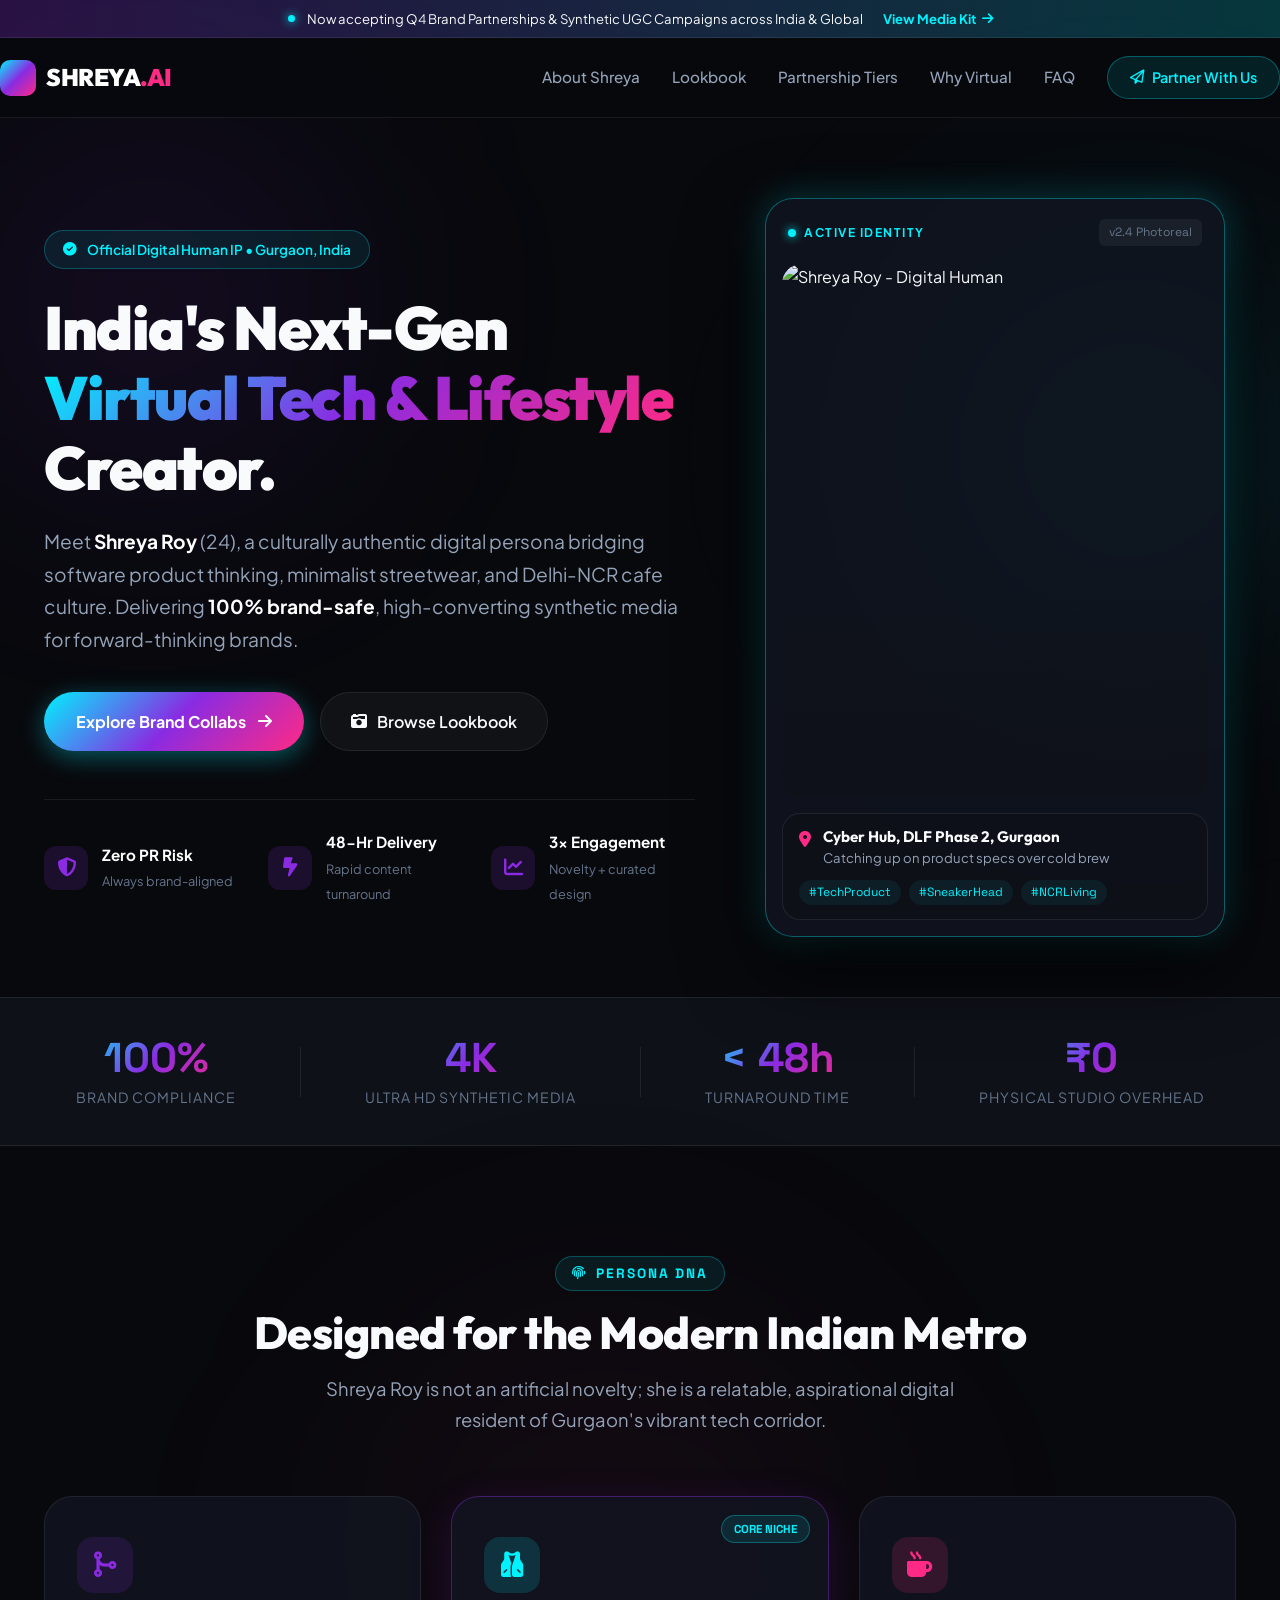
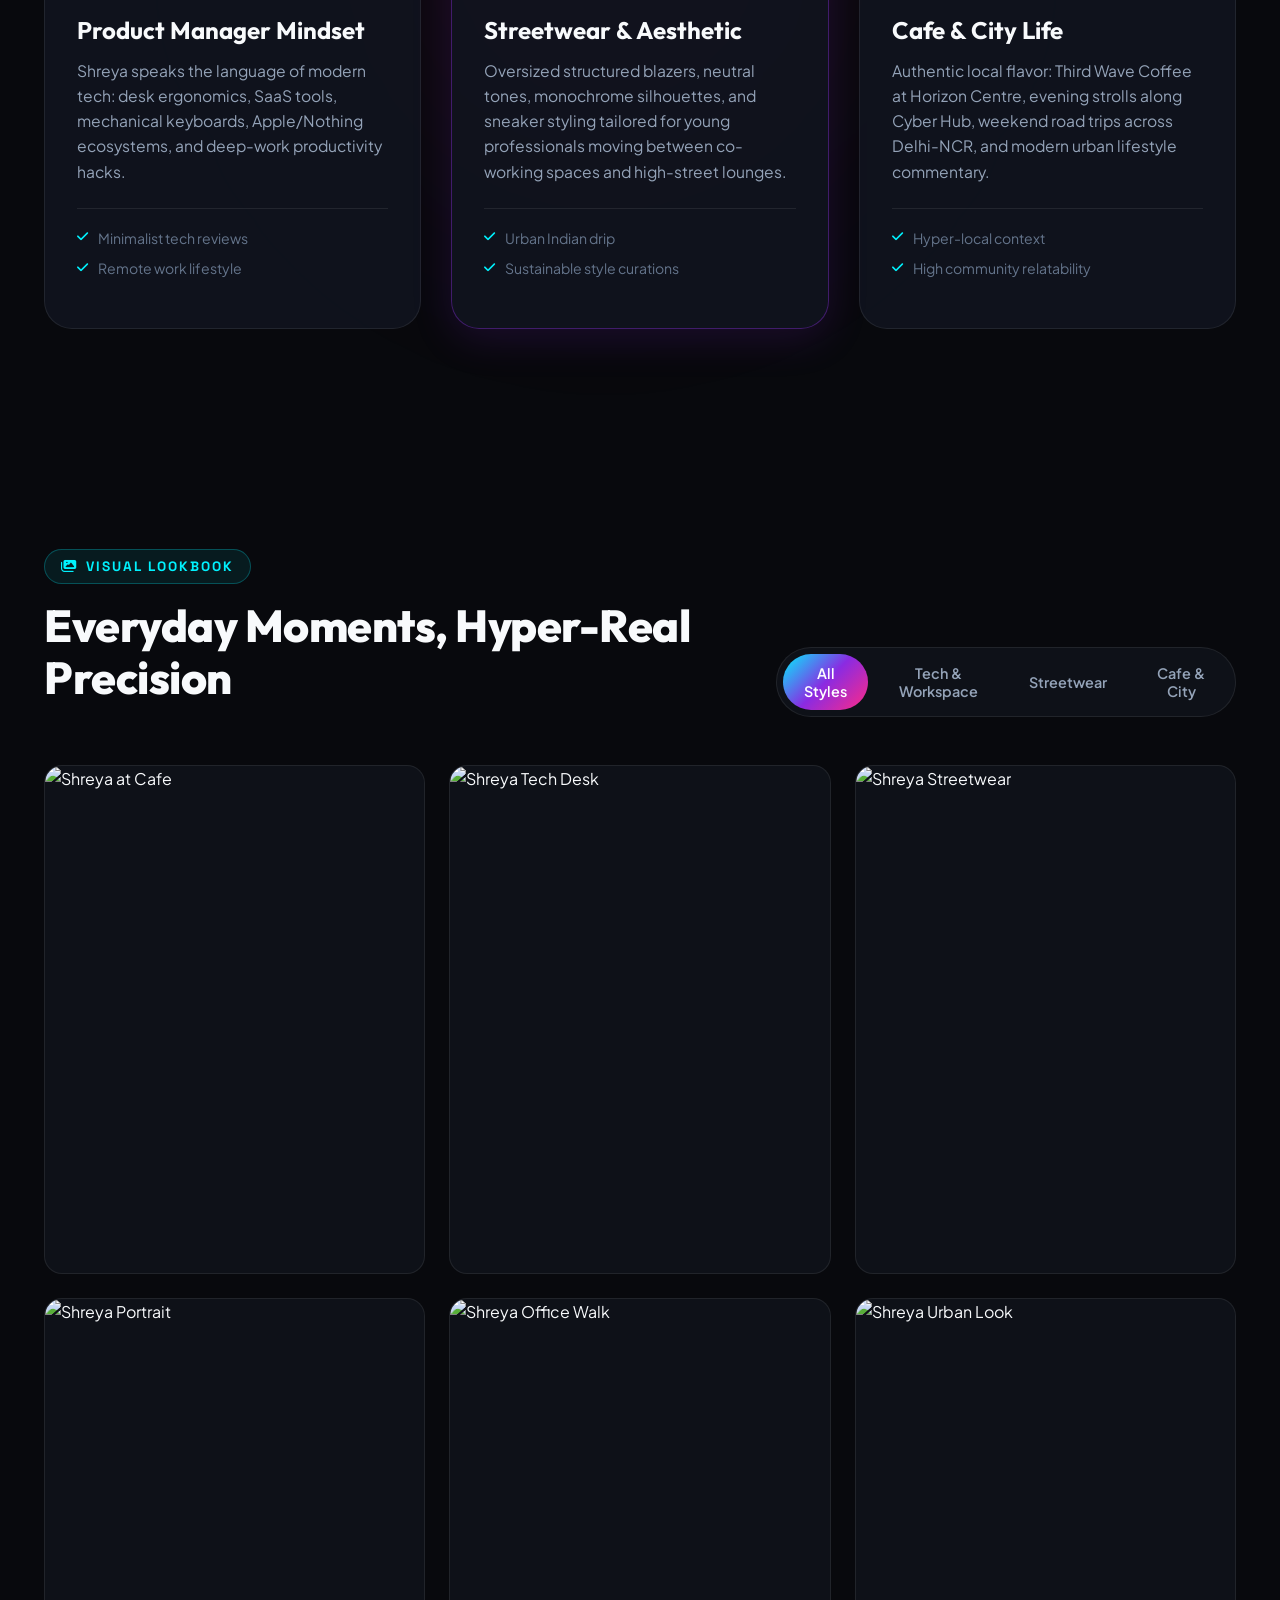
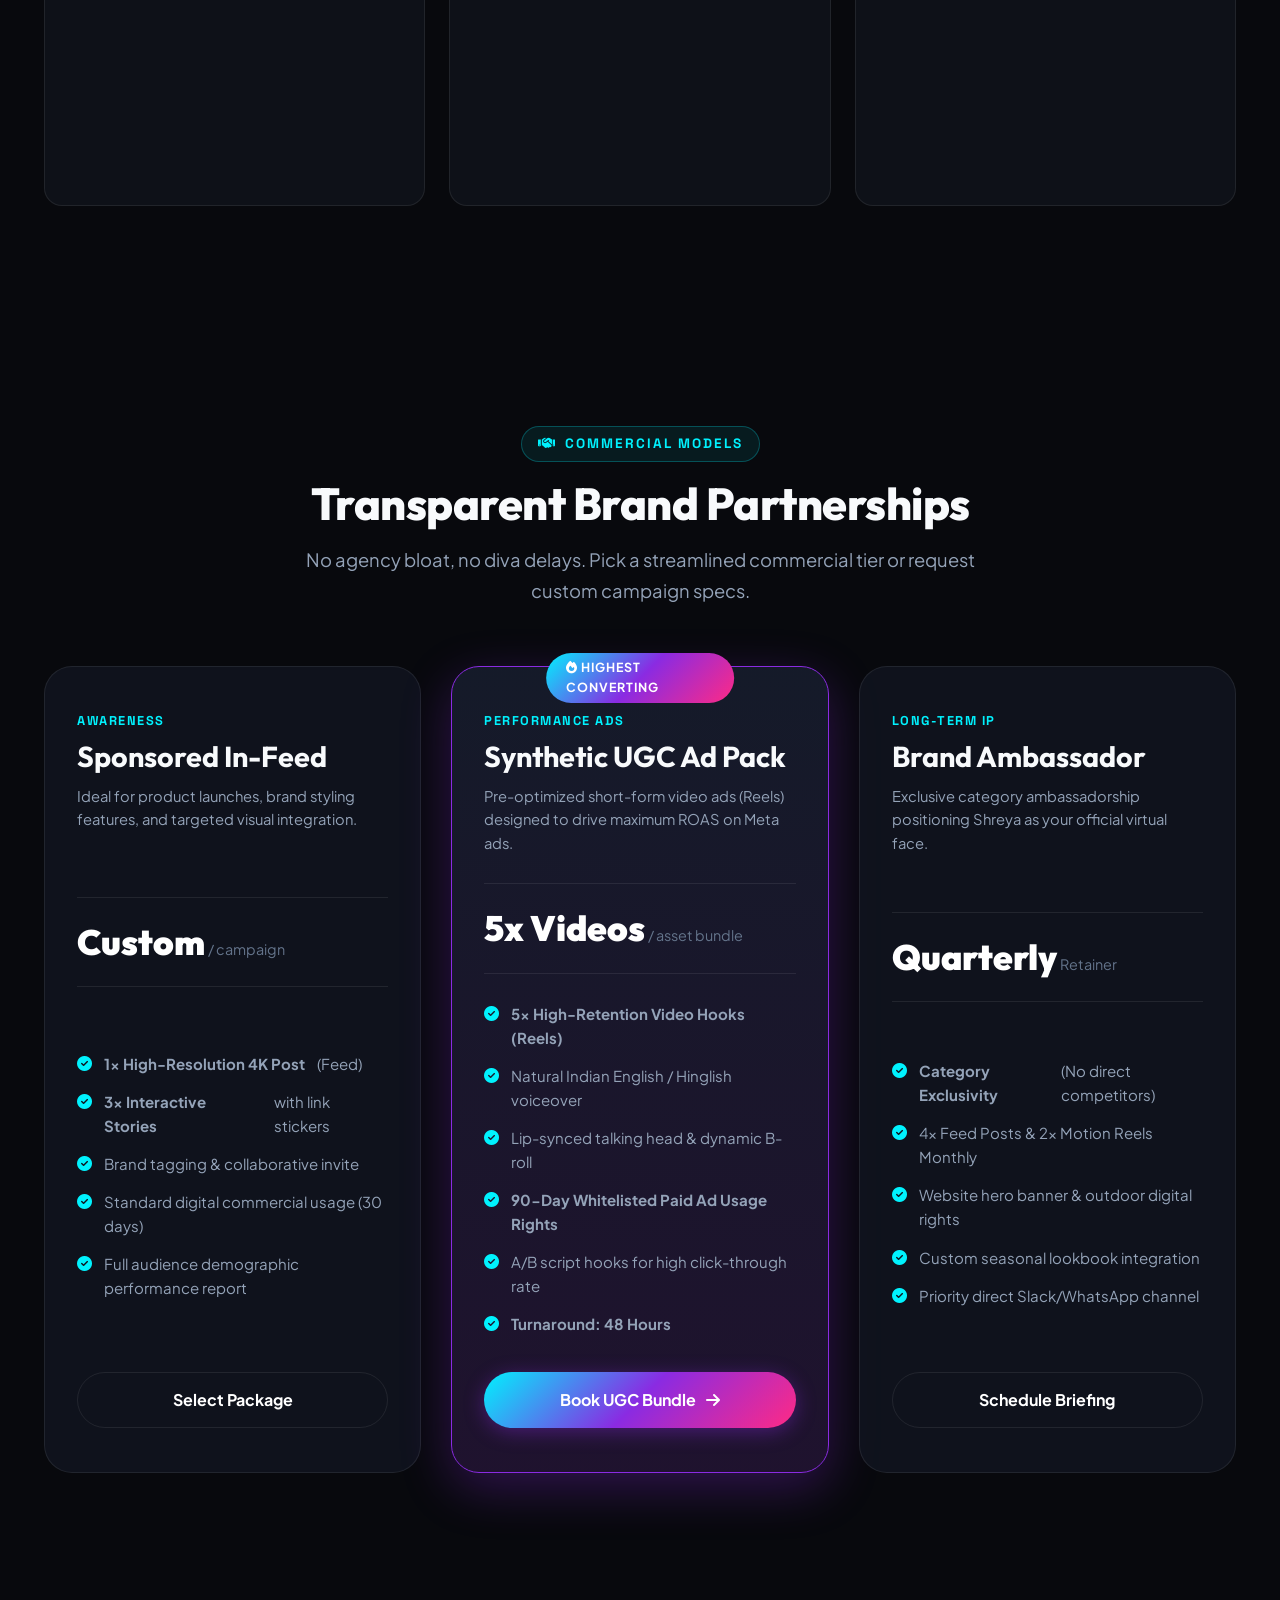
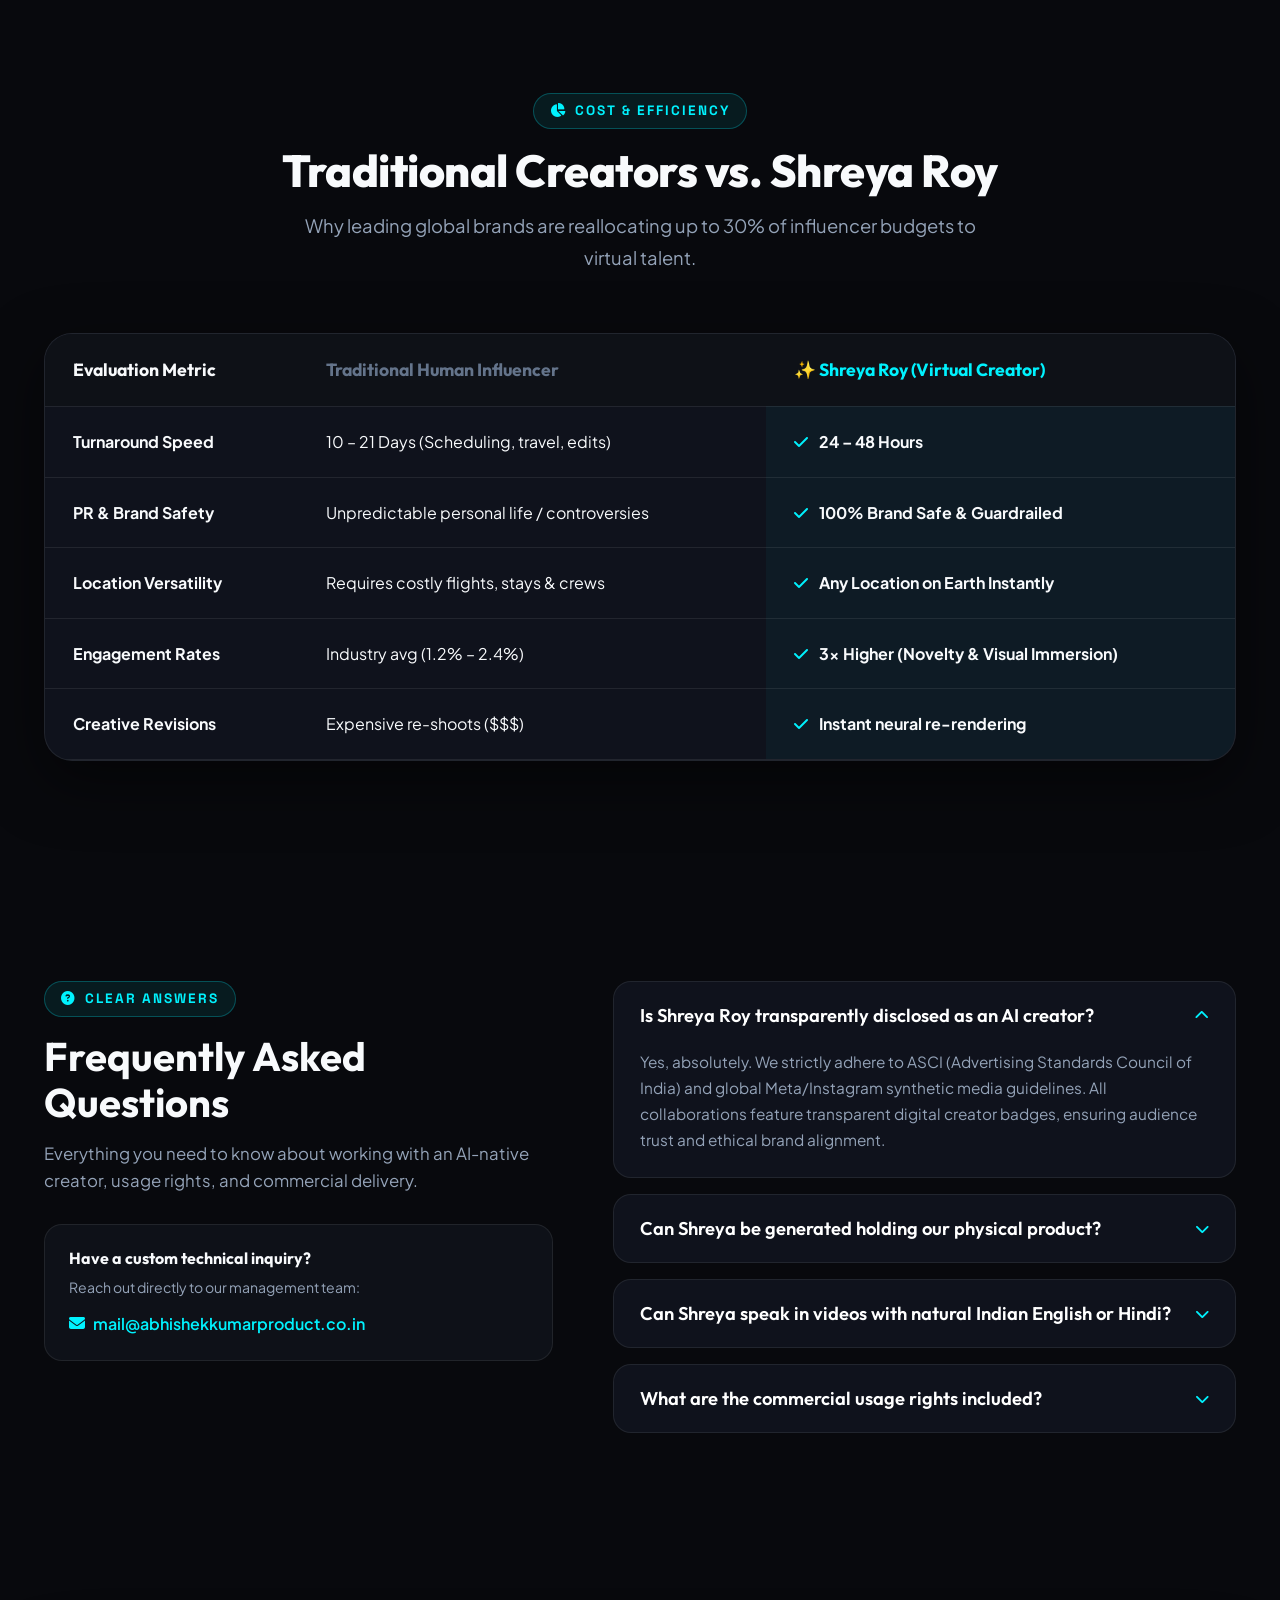
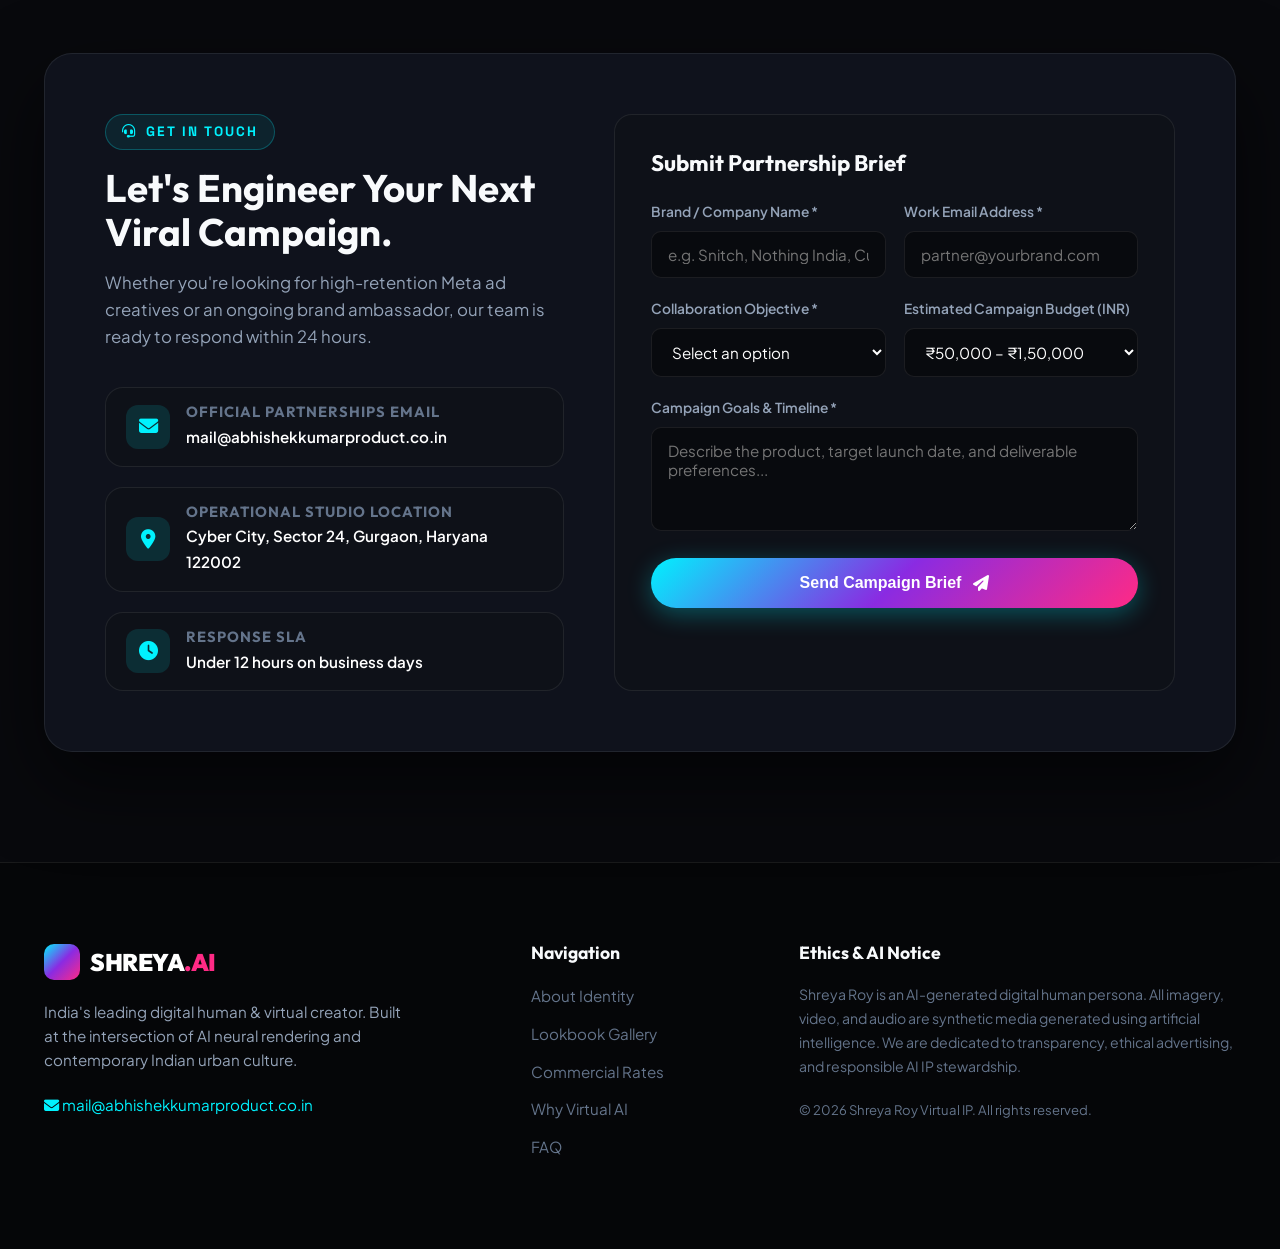
==== index.html @ 1779baaa "Revamp UI to Stitch standard, rebrand to Shreya Roy, connect mail@abhishekkumarproduct.co.in" ====
<!DOCTYPE html>
<html lang="en">
<head>
  <meta charset="UTF-8">
  <meta name="viewport" content="width=device-width, initial-scale=1.0">
  <title>Shreya Roy — India's Premier Virtual Tech & Lifestyle Creator</title>
  <meta name="description" content="Shreya Roy is India's leading AI-native digital human & virtual creator. Based in Cyber City, Gurgaon. Exploring urban tech, product design, aesthetics, and modern Indian lifestyle.">
  
  <!-- Favicon -->
  <link rel="icon" href="data:image/svg+xml,<svg xmlns=%22http://www.w3.org/2000/svg%22 viewBox=%220%22%3E<text y=%2226%22 font-size=%2224%22>✨</text></svg>">

  <!-- Google Fonts: Inter + Plus Jakarta Sans + Outfit -->
  <link rel="preconnect" href="https://fonts.googleapis.com">
  <link rel="preconnect" href="https://fonts.gstatic.com" crossorigin>
  <link href="https://fonts.googleapis.com/css2?family=Outfit:wght@400;500;600;700;800;900&family=Plus+Jakarta+Sans:wght@300;400;500;600;700&family=Space+Grotesk:wght@500;700&display=swap" rel="stylesheet">
  
  <!-- Font Awesome Icons -->
  <link rel="stylesheet" href="https://cdnjs.cloudflare.com/ajax/libs/font-awesome/6.5.1/css/all.min.css">
  
  <link rel="stylesheet" href="style.css">
</head>
<body>

  <!-- Ambient Light Effects -->
  <div class="ambient-glow glow-top-left"></div>
  <div class="ambient-glow glow-top-right"></div>
  <div class="ambient-glow glow-center"></div>

  <!-- Top Announcement Bar -->
  <aside class="top-banner">
    <div class="container banner-inner">
      <span class="pulse-chip"></span>
      <p>Now accepting Q4 Brand Partnerships & Synthetic UGC Campaigns across India & Global</p>
      <a href="#collaborate" class="banner-link">View Media Kit <i class="fa-solid fa-arrow-right"></i></a>
    </div>
  </aside>

  <!-- Navigation -->
  <header class="navbar" id="navbar">
    <div class="nav-container">
      <a href="#" class="brand-logo">
        <span class="logo-symbol">
          <i class="fa-solid fa-sparkles"></i>
        </span>
        <span class="logo-name">SHREYA<span class="accent-text">.AI</span></span>
      </a>

      <nav class="nav-links" id="navLinks">
        <a href="#about" class="nav-item">About Shreya</a>
        <a href="#lookbook" class="nav-item">Lookbook</a>
        <a href="#collaborate" class="nav-item">Partnership Tiers</a>
        <a href="#case-studies" class="nav-item">Why Virtual</a>
        <a href="#faq" class="nav-item">FAQ</a>
        <a href="#contact" class="btn-nav">
          <i class="fa-regular fa-paper-plane"></i>
          <span>Partner With Us</span>
        </a>
      </nav>

      <button class="mobile-toggle" id="mobileToggle" aria-label="Toggle Navigation">
        <i class="fa-solid fa-bars-staggered"></i>
      </button>
    </div>
  </header>

  <!-- Hero Section -->
  <section class="hero" id="home">
    <div class="container hero-layout">
      
      <!-- Hero Copy -->
      <div class="hero-left">
        <div class="chip-label">
          <i class="fa-solid fa-circle-check"></i>
          <span>Official Digital Human IP • Gurgaon, India</span>
        </div>

        <h1 class="hero-heading">
          India's Next-Gen <br>
          <span class="gradient-headline">Virtual Tech & Lifestyle</span> <br>
          Creator.
        </h1>

        <p class="hero-desc">
          Meet <strong>Shreya Roy</strong> (24), a culturally authentic digital persona bridging software product thinking, minimalist streetwear, and Delhi-NCR cafe culture. Delivering <strong>100% brand-safe</strong>, high-converting synthetic media for forward-thinking brands.
        </p>

        <div class="hero-cta-group">
          <a href="#collaborate" class="btn-primary">
            <span>Explore Brand Collabs</span>
            <i class="fa-solid fa-arrow-right"></i>
          </a>
          <a href="#lookbook" class="btn-secondary">
            <i class="fa-solid fa-camera-retro"></i>
            <span>Browse Lookbook</span>
          </a>
        </div>

        <!-- Trust Badges -->
        <div class="hero-meta-strip">
          <div class="meta-pillar">
            <div class="pillar-icon"><i class="fa-solid fa-shield-halved"></i></div>
            <div class="pillar-text">
              <strong>Zero PR Risk</strong>
              <span>Always brand-aligned</span>
            </div>
          </div>
          <div class="meta-pillar">
            <div class="pillar-icon"><i class="fa-solid fa-bolt-lightning"></i></div>
            <div class="pillar-text">
              <strong>48-Hr Delivery</strong>
              <span>Rapid content turnaround</span>
            </div>
          </div>
          <div class="meta-pillar">
            <div class="pillar-icon"><i class="fa-solid fa-chart-line"></i></div>
            <div class="pillar-text">
              <strong>3x Engagement</strong>
              <span>Novelty + curated design</span>
            </div>
          </div>
        </div>
      </div>

      <!-- Hero Visual Canvas -->
      <div class="hero-right">
        <div class="interactive-avatar-card">
          <div class="card-glass-frame">
            <div class="avatar-header">
              <span class="live-pill"><span class="dot"></span> ACTIVE IDENTITY</span>
              <span class="avatar-tag">v2.4 Photoreal</span>
            </div>
            
            <div class="avatar-image-container">
              <img src="https://images.unsplash.com/photo-1534528741775-53994a69daeb?auto=format&fit=crop&w=900&q=85" alt="Shreya Roy - Digital Human" class="avatar-portrait" id="mainAvatarImage">
              <div class="image-overlay-vignette"></div>
            </div>

            <div class="avatar-status-tray">
              <div class="status-pin">
                <i class="fa-solid fa-location-dot"></i>
                <div>
                  <h4>Cyber Hub, DLF Phase 2, Gurgaon</h4>
                  <p>Catching up on product specs over cold brew</p>
                </div>
              </div>
              <div class="status-tags">
                <span class="micro-badge">#TechProduct</span>
                <span class="micro-badge">#SneakerHead</span>
                <span class="micro-badge">#NCRLiving</span>
              </div>
            </div>
          </div>
        </div>
      </div>

    </div>
  </section>

  <!-- Interactive Stats Counter Bar -->
  <section class="stats-bar">
    <div class="container stats-flex">
      <div class="stat-item">
        <h3 class="stat-number">100%</h3>
        <p class="stat-label">Brand Compliance</p>
      </div>
      <div class="stat-divider"></div>
      <div class="stat-item">
        <h3 class="stat-number">4K</h3>
        <p class="stat-label">Ultra HD Synthetic Media</p>
      </div>
      <div class="stat-divider"></div>
      <div class="stat-item">
        <h3 class="stat-number">&lt; 48h</h3>
        <p class="stat-label">Turnaround Time</p>
      </div>
      <div class="stat-divider"></div>
      <div class="stat-item">
        <h3 class="stat-number">₹0</h3>
        <p class="stat-label">Physical Studio Overhead</p>
      </div>
    </div>
  </section>

  <!-- About / Identity Section -->
  <section class="section about-section" id="about">
    <div class="container">
      <div class="section-badge-center">
        <span class="section-tag"><i class="fa-solid fa-fingerprint"></i> Persona DNA</span>
        <h2 class="section-title">Designed for the Modern Indian Metro</h2>
        <p class="section-subtitle">Shreya Roy is not an artificial novelty; she is a relatable, aspirational digital resident of Gurgaon's vibrant tech corridor.</p>
      </div>

      <div class="grid-three">
        <div class="feature-card">
          <div class="icon-bubble purple-bubble">
            <i class="fa-solid fa-code-merge"></i>
          </div>
          <h3>Product Manager Mindset</h3>
          <p>Shreya speaks the language of modern tech: desk ergonomics, SaaS tools, mechanical keyboards, Apple/Nothing ecosystems, and deep-work productivity hacks.</p>
          <ul class="feature-bullets">
            <li><i class="fa-solid fa-check"></i> Minimalist tech reviews</li>
            <li><i class="fa-solid fa-check"></i> Remote work lifestyle</li>
          </ul>
        </div>

        <div class="feature-card featured-feature-card">
          <div class="card-ribbon">Core Niche</div>
          <div class="icon-bubble cyan-bubble">
            <i class="fa-solid fa-vest"></i>
          </div>
          <h3>Streetwear & Aesthetic</h3>
          <p>Oversized structured blazers, neutral tones, monochrome silhouettes, and sneaker styling tailored for young professionals moving between co-working spaces and high-street lounges.</p>
          <ul class="feature-bullets">
            <li><i class="fa-solid fa-check"></i> Urban Indian drip</li>
            <li><i class="fa-solid fa-check"></i> Sustainable style curations</li>
          </ul>
        </div>

        <div class="feature-card">
          <div class="icon-bubble pink-bubble">
            <i class="fa-solid fa-mug-hot"></i>
          </div>
          <h3>Cafe & City Life</h3>
          <p>Authentic local flavor: Third Wave Coffee at Horizon Centre, evening strolls along Cyber Hub, weekend road trips across Delhi-NCR, and modern urban lifestyle commentary.</p>
          <ul class="feature-bullets">
            <li><i class="fa-solid fa-check"></i> Hyper-local context</li>
            <li><i class="fa-solid fa-check"></i> High community relatability</li>
          </ul>
        </div>
      </div>
    </div>
  </section>

  <!-- Interactive Lookbook Gallery with Filter Tabs -->
  <section class="section lookbook-section" id="lookbook">
    <div class="container">
      <div class="section-header-row">
        <div>
          <span class="section-tag"><i class="fa-solid fa-images"></i> Visual Lookbook</span>
          <h2 class="section-title">Everyday Moments, Hyper-Real Precision</h2>
        </div>
        <!-- Filter Tabs -->
        <div class="filter-pills" id="lookbookFilters">
          <button class="filter-btn active" data-filter="all">All Styles</button>
          <button class="filter-btn" data-filter="tech">Tech & Workspace</button>
          <button class="filter-btn" data-filter="fashion">Streetwear</button>
          <button class="filter-btn" data-filter="lifestyle">Cafe & City</button>
        </div>
      </div>

      <div class="lookbook-masonry" id="galleryContainer">
        <!-- Item 1 -->
        <div class="gallery-card" data-category="lifestyle">
          <div class="card-media">
            <img src="https://images.unsplash.com/photo-1517841905240-472988babdf9?auto=format&fit=crop&w=800&q=80" alt="Shreya at Cafe" loading="lazy">
            <div class="overlay-glass">
              <span class="cat-badge">Cafe Culture</span>
              <h4>Third Wave Coffee • DLF Phase 5</h4>
              <p>Work sprints & cold brews.</p>
              <button class="btn-inspect" onclick="openPhotoModal(this)"><i class="fa-solid fa-expand"></i> Inspect Look</button>
            </div>
          </div>
        </div>

        <!-- Item 2 -->
        <div class="gallery-card" data-category="tech">
          <div class="card-media">
            <img src="https://images.unsplash.com/photo-1524504388940-b1c1722653e1?auto=format&fit=crop&w=800&q=80" alt="Shreya Tech Desk" loading="lazy">
            <div class="overlay-glass">
              <span class="cat-badge">Desk Setup</span>
              <h4>Cyber City Home Studio</h4>
              <p>Keychron mechanical keyboard & wireless workflow.</p>
              <button class="btn-inspect" onclick="openPhotoModal(this)"><i class="fa-solid fa-expand"></i> Inspect Look</button>
            </div>
          </div>
        </div>

        <!-- Item 3 -->
        <div class="gallery-card" data-category="fashion">
          <div class="card-media">
            <img src="https://images.unsplash.com/photo-1494790108377-be9c29b29330?auto=format&fit=crop&w=800&q=80" alt="Shreya Streetwear" loading="lazy">
            <div class="overlay-glass">
              <span class="cat-badge">Streetwear</span>
              <h4>Cyber Hub Golden Hour</h4>
              <p>Charcoal tailored oversized blazer with clean accessories.</p>
              <button class="btn-inspect" onclick="openPhotoModal(this)"><i class="fa-solid fa-expand"></i> Inspect Look</button>
            </div>
          </div>
        </div>

        <!-- Item 4 -->
        <div class="gallery-card" data-category="lifestyle">
          <div class="card-media">
            <img src="https://images.unsplash.com/photo-1529626455594-4ff0802cfb7e?auto=format&fit=crop&w=800&q=80" alt="Shreya Portrait" loading="lazy">
            <div class="overlay-glass">
              <span class="cat-badge">Aesthetic Studio</span>
              <h4>Lighting Experimentation v2.1</h4>
              <p>Natural bokeh and realistic skin fidelity.</p>
              <button class="btn-inspect" onclick="openPhotoModal(this)"><i class="fa-solid fa-expand"></i> Inspect Look</button>
            </div>
          </div>
        </div>

        <!-- Item 5 -->
        <div class="gallery-card" data-category="tech">
          <div class="card-media">
            <img src="https://images.unsplash.com/photo-1507679799987-c73779587ccf?auto=format&fit=crop&w=800&q=80" alt="Shreya Office Walk" loading="lazy">
            <div class="overlay-glass">
              <span class="cat-badge">Workspace</span>
              <h4>Executive Suite Sprint</h4>
              <p>Product roadmaps & sprint planning sessions.</p>
              <button class="btn-inspect" onclick="openPhotoModal(this)"><i class="fa-solid fa-expand"></i> Inspect Look</button>
            </div>
          </div>
        </div>

        <!-- Item 6 -->
        <div class="gallery-card" data-category="fashion">
          <div class="card-media">
            <img src="https://images.unsplash.com/photo-1488426862026-3ee34a7d66df?auto=format&fit=crop&w=800&q=80" alt="Shreya Urban Look" loading="lazy">
            <div class="overlay-glass">
              <span class="cat-badge">Fashion Drop</span>
              <h4>Minimalist Winter Layering</h4>
              <p>Curated capsule collection concept.</p>
              <button class="btn-inspect" onclick="openPhotoModal(this)"><i class="fa-solid fa-expand"></i> Inspect Look</button>
            </div>
          </div>
        </div>
      </div>
    </div>
  </section>

  <!-- Brand Collaboration Packages (Pricing / Engagement) -->
  <section class="section pricing-section" id="collaborate">
    <div class="container">
      <div class="section-badge-center">
        <span class="section-tag"><i class="fa-solid fa-handshake"></i> Commercial Models</span>
        <h2 class="section-title">Transparent Brand Partnerships</h2>
        <p class="section-subtitle">No agency bloat, no diva delays. Pick a streamlined commercial tier or request custom campaign specs.</p>
      </div>

      <div class="pricing-grid">
        
        <!-- Package 1 -->
        <div class="tier-card">
          <div class="tier-header">
            <span class="tier-tag">Awareness</span>
            <h3>Sponsored In-Feed</h3>
            <p class="tier-summary">Ideal for product launches, brand styling features, and targeted visual integration.</p>
          </div>
          <div class="tier-price">
            <span class="currency">Custom</span>
            <span class="period">/ campaign</span>
          </div>
          <div class="tier-body">
            <ul class="check-list">
              <li><i class="fa-solid fa-circle-check"></i> <strong>1x High-Resolution 4K Post</strong> (Feed)</li>
              <li><i class="fa-solid fa-circle-check"></i> <strong>3x Interactive Stories</strong> with link stickers</li>
              <li><i class="fa-solid fa-circle-check"></i> Brand tagging & collaborative invite</li>
              <li><i class="fa-solid fa-circle-check"></i> Standard digital commercial usage (30 days)</li>
              <li><i class="fa-solid fa-circle-check"></i> Full audience demographic performance report</li>
            </ul>
          </div>
          <div class="tier-footer">
            <a href="#contact" class="btn-tier-outline" onclick="selectTier('Sponsored In-Feed')">Select Package</a>
          </div>
        </div>

        <!-- Package 2 (Featured) -->
        <div class="tier-card featured-tier">
          <div class="featured-banner"><i class="fa-solid fa-fire"></i> Highest Converting</div>
          <div class="tier-header">
            <span class="tier-tag">Performance Ads</span>
            <h3>Synthetic UGC Ad Pack</h3>
            <p class="tier-summary">Pre-optimized short-form video ads (Reels) designed to drive maximum ROAS on Meta ads.</p>
          </div>
          <div class="tier-price">
            <span class="currency">5x Videos</span>
            <span class="period">/ asset bundle</span>
          </div>
          <div class="tier-body">
            <ul class="check-list">
              <li><i class="fa-solid fa-circle-check"></i> <strong>5x High-Retention Video Hooks (Reels)</strong></li>
              <li><i class="fa-solid fa-circle-check"></i> Natural Indian English / Hinglish voiceover</li>
              <li><i class="fa-solid fa-circle-check"></i> Lip-synced talking head & dynamic B-roll</li>
              <li><i class="fa-solid fa-circle-check"></i> <strong>90-Day Whitelisted Paid Ad Usage Rights</strong></li>
              <li><i class="fa-solid fa-circle-check"></i> A/B script hooks for high click-through rate</li>
              <li><i class="fa-solid fa-circle-check"></i> <strong>Turnaround: 48 Hours</strong></li>
            </ul>
          </div>
          <div class="tier-footer">
            <a href="#contact" class="btn-tier-gradient" onclick="selectTier('Synthetic UGC Ad Pack')">
              <span>Book UGC Bundle</span>
              <i class="fa-solid fa-arrow-right"></i>
            </a>
          </div>
        </div>

        <!-- Package 3 -->
        <div class="tier-card">
          <div class="tier-header">
            <span class="tier-tag">Long-Term IP</span>
            <h3>Brand Ambassador</h3>
            <p class="tier-summary">Exclusive category ambassadorship positioning Shreya as your official virtual face.</p>
          </div>
          <div class="tier-price">
            <span class="currency">Quarterly</span>
            <span class="period">Retainer</span>
          </div>
          <div class="tier-body">
            <ul class="check-list">
              <li><i class="fa-solid fa-circle-check"></i> <strong>Category Exclusivity</strong> (No direct competitors)</li>
              <li><i class="fa-solid fa-circle-check"></i> 4x Feed Posts & 2x Motion Reels Monthly</li>
              <li><i class="fa-solid fa-circle-check"></i> Website hero banner & outdoor digital rights</li>
              <li><i class="fa-solid fa-circle-check"></i> Custom seasonal lookbook integration</li>
              <li><i class="fa-solid fa-circle-check"></i> Priority direct Slack/WhatsApp channel</li>
            </ul>
          </div>
          <div class="tier-footer">
            <a href="#contact" class="btn-tier-outline" onclick="selectTier('Brand Ambassador Retainer')">Schedule Briefing</a>
          </div>
        </div>

      </div>
    </div>
  </section>

  <!-- Interactive ROAS / Comparison Calculator -->
  <section class="section comparison-section" id="case-studies">
    <div class="container">
      <div class="section-badge-center">
        <span class="section-tag"><i class="fa-solid fa-chart-pie"></i> Cost & Efficiency</span>
        <h2 class="section-title">Traditional Creators vs. Shreya Roy</h2>
        <p class="section-subtitle">Why leading global brands are reallocating up to 30% of influencer budgets to virtual talent.</p>
      </div>

      <div class="comparison-table-wrapper">
        <table class="comparison-table">
          <thead>
            <tr>
              <th>Evaluation Metric</th>
              <th class="col-traditional">Traditional Human Influencer</th>
              <th class="col-shreya">✨ Shreya Roy (Virtual Creator)</th>
            </tr>
          </thead>
          <tbody>
            <tr>
              <td><strong>Turnaround Speed</strong></td>
              <td>10 – 21 Days (Scheduling, travel, edits)</td>
              <td class="winner-cell"><i class="fa-solid fa-check"></i> <strong>24 – 48 Hours</strong></td>
            </tr>
            <tr>
              <td><strong>PR & Brand Safety</strong></td>
              <td>Unpredictable personal life / controversies</td>
              <td class="winner-cell"><i class="fa-solid fa-check"></i> <strong>100% Brand Safe & Guardrailed</strong></td>
            </tr>
            <tr>
              <td><strong>Location Versatility</strong></td>
              <td>Requires costly flights, stays & crews</td>
              <td class="winner-cell"><i class="fa-solid fa-check"></i> <strong>Any Location on Earth Instantly</strong></td>
            </tr>
            <tr>
              <td><strong>Engagement Rates</strong></td>
              <td>Industry avg (1.2% – 2.4%)</td>
              <td class="winner-cell"><i class="fa-solid fa-check"></i> <strong>3x Higher (Novelty & Visual Immersion)</strong></td>
            </tr>
            <tr>
              <td><strong>Creative Revisions</strong></td>
              <td>Expensive re-shoots ($$$)</td>
              <td class="winner-cell"><i class="fa-solid fa-check"></i> <strong>Instant neural re-rendering</strong></td>
            </tr>
          </tbody>
        </table>
      </div>
    </div>
  </section>

  <!-- FAQ Accordion -->
  <section class="section faq-section" id="faq">
    <div class="container faq-layout">
      <div class="faq-intro">
        <span class="section-tag"><i class="fa-solid fa-circle-question"></i> Clear Answers</span>
        <h2>Frequently Asked Questions</h2>
        <p>Everything you need to know about working with an AI-native creator, usage rights, and commercial delivery.</p>
        <div class="help-box">
          <h4>Have a custom technical inquiry?</h4>
          <p>Reach out directly to our management team:</p>
          <a href="mailto:mail@abhishekkumarproduct.co.in" class="email-link">
            <i class="fa-solid fa-envelope"></i> mail@abhishekkumarproduct.co.in
          </a>
        </div>
      </div>

      <div class="faq-accordion" id="accordion">
        <div class="faq-item active">
          <button class="faq-question">
            <span>Is Shreya Roy transparently disclosed as an AI creator?</span>
            <i class="fa-solid fa-chevron-down"></i>
          </button>
          <div class="faq-answer">
            <p>Yes, absolutely. We strictly adhere to ASCI (Advertising Standards Council of India) and global Meta/Instagram synthetic media guidelines. All collaborations feature transparent digital creator badges, ensuring audience trust and ethical brand alignment.</p>
          </div>
        </div>

        <div class="faq-item">
          <button class="faq-question">
            <span>Can Shreya be generated holding our physical product?</span>
            <i class="fa-solid fa-chevron-down"></i>
          </button>
          <div class="faq-answer">
            <p>Yes. Using our proprietary face and asset conditioning pipelines, brands can send high-resolution 3D models or product photography. We integrate physical merchandise (apparel, packaging, cosmetics, smartphones) seamlessly into Shreya's hands or styling.</p>
          </div>
        </div>

        <div class="faq-item">
          <button class="faq-question">
            <span>Can Shreya speak in videos with natural Indian English or Hindi?</span>
            <i class="fa-solid fa-chevron-down"></i>
          </button>
          <div class="faq-answer">
            <p>Yes. Our motion Reels package uses advanced neural audio cloning tuned for authentic Indian English and urban Hinglish accents, complete with natural pacing, sub-second lip synchronization, and micro-expressions.</p>
          </div>
        </div>

        <div class="faq-item">
          <button class="faq-question">
            <span>What are the commercial usage rights included?</span>
            <i class="fa-solid fa-chevron-down"></i>
          </button>
          <div class="faq-answer">
            <p>Standard packages include organic digital usage across brand social channels. For paid performance ads (Meta/Google), our Synthetic UGC bundles come with 90-day whitelisting rights included. Perpetual or billboard rights are available on request.</p>
          </div>
        </div>
      </div>
    </div>
  </section>

  <!-- Contact & Collaboration Form -->
  <section class="section contact-section" id="contact">
    <div class="container">
      <div class="contact-box-grid">
        
        <!-- Contact Meta -->
        <div class="contact-details-panel">
          <span class="section-tag"><i class="fa-solid fa-headset"></i> Get In Touch</span>
          <h2>Let's Engineer Your Next Viral Campaign.</h2>
          <p>Whether you're looking for high-retention Meta ad creatives or an ongoing brand ambassador, our team is ready to respond within 24 hours.</p>

          <div class="contact-items-list">
            <a href="mailto:mail@abhishekkumarproduct.co.in" class="contact-card-link">
              <div class="c-icon"><i class="fa-solid fa-envelope"></i></div>
              <div>
                <h5>Official Partnerships Email</h5>
                <span>mail@abhishekkumarproduct.co.in</span>
              </div>
            </a>

            <div class="contact-card-link">
              <div class="c-icon"><i class="fa-solid fa-location-dot"></i></div>
              <div>
                <h5>Operational Studio Location</h5>
                <span>Cyber City, Sector 24, Gurgaon, Haryana 122002</span>
              </div>
            </div>

            <div class="contact-card-link">
              <div class="c-icon"><i class="fa-solid fa-clock"></i></div>
              <div>
                <h5>Response SLA</h5>
                <span>Under 12 hours on business days</span>
              </div>
            </div>
          </div>
        </div>

        <!-- Contact Form -->
        <div class="contact-form-panel">
          <form class="styled-form" id="partnershipForm" onsubmit="handleFormSubmit(event)">
            <h3 class="form-title">Submit Partnership Brief</h3>
            
            <div class="form-row">
              <div class="input-block">
                <label for="companyName">Brand / Company Name *</label>
                <input type="text" id="companyName" placeholder="e.g. Snitch, Nothing India, Cult" required>
              </div>
              <div class="input-block">
                <label for="workEmail">Work Email Address *</label>
                <input type="email" id="workEmail" placeholder="partner@yourbrand.com" required>
              </div>
            </div>

            <div class="form-row">
              <div class="input-block">
                <label for="campaignType">Collaboration Objective *</label>
                <select id="campaignType" required>
                  <option value="" disabled selected>Select an option</option>
                  <option value="ugc">Synthetic UGC Ad Bundle (5-10 Reels)</option>
                  <option value="sponsored">Sponsored In-Feed & Stories</option>
                  <option value="ambassador">Quarterly Brand Ambassador Retainer</option>
                  <option value="media">Press, Interviews & Speaking</option>
                  <option value="custom">Custom Commercial Concept</option>
                </select>
              </div>
              <div class="input-block">
                <label for="campaignBudget">Estimated Campaign Budget (INR)</label>
                <select id="campaignBudget">
                  <option value="tier1">₹25,000 – ₹50,000</option>
                  <option value="tier2" selected>₹50,000 – ₹1,50,000</option>
                  <option value="tier3">₹1,50,000 – ₹5,00,000</option>
                  <option value="tier4">₹5,00,000+</option>
                </select>
              </div>
            </div>

            <div class="input-block">
              <label for="campaignBrief">Campaign Goals & Timeline *</label>
              <textarea id="campaignBrief" rows="4" placeholder="Describe the product, target launch date, and deliverable preferences..." required></textarea>
            </div>

            <button type="submit" class="btn-submit" id="submitBtn">
              <span>Send Campaign Brief</span>
              <i class="fa-solid fa-paper-plane"></i>
            </button>

            <div class="form-notice" id="formStatusNotice"></div>
          </form>
        </div>

      </div>
    </div>
  </section>

  <!-- Inspect Photo Modal (Clickable Detail View) -->
  <div class="modal-backdrop" id="photoModal">
    <div class="modal-dialog">
      <button class="modal-close-btn" onclick="closePhotoModal()"><i class="fa-solid fa-xmark"></i></button>
      <div class="modal-media-wrap">
        <img src="" alt="Lookbook High-Res Preview" id="modalImg">
      </div>
      <div class="modal-caption-wrap">
        <span class="modal-tag" id="modalTag">Category</span>
        <h3 id="modalTitle">Title</h3>
        <p id="modalDesc">Description</p>
        <div class="modal-meta-row">
          <span><i class="fa-solid fa-camera"></i> 35mm f/1.8</span>
          <span><i class="fa-solid fa-city"></i> Gurgaon, DLF Phase 5</span>
          <span><i class="fa-solid fa-palette"></i> Cyber-Minimal Palette</span>
        </div>
      </div>
    </div>
  </div>

  <!-- Footer -->
  <footer class="site-footer">
    <div class="container footer-grid">
      <div class="footer-col-main">
        <a href="#" class="brand-logo">
          <span class="logo-symbol"><i class="fa-solid fa-sparkles"></i></span>
          <span class="logo-name">SHREYA<span class="accent-text">.AI</span></span>
        </a>
        <p class="footer-bio">
          India's leading digital human & virtual creator. Built at the intersection of AI neural rendering and contemporary Indian urban culture.
        </p>
        <p class="official-email">
          <i class="fa-solid fa-envelope"></i> 
          <a href="mailto:mail@abhishekkumarproduct.co.in">mail@abhishekkumarproduct.co.in</a>
        </p>
      </div>

      <div class="footer-col-nav">
        <h4>Navigation</h4>
        <ul>
          <li><a href="#about">About Identity</a></li>
          <li><a href="#lookbook">Lookbook Gallery</a></li>
          <li><a href="#collaborate">Commercial Rates</a></li>
          <li><a href="#case-studies">Why Virtual AI</a></li>
          <li><a href="#faq">FAQ</a></li>
        </ul>
      </div>

      <div class="footer-col-legal">
        <h4>Ethics & AI Notice</h4>
        <p class="ethics-text">
          Shreya Roy is an AI-generated digital human persona. All imagery, video, and audio are synthetic media generated using artificial intelligence. We are dedicated to transparency, ethical advertising, and responsible AI IP stewardship.
        </p>
        <p class="copyright-notice">© 2026 Shreya Roy Virtual IP. All rights reserved.</p>
      </div>
    </div>
  </footer>

  <script src="script.js"></script>
</body>
</html>
---- style.css ----
/* ==========================================================
   Shreya Roy — Virtual Tech & Lifestyle Creator
   High-Fidelity UI System (Stitch / Studio Standard)
   Responsive, Glassmorphic, Modern Cyber-Minimalist
   ========================================================== */

:root {
  /* Color Palette */
  --bg-dark: #08090d;
  --bg-surface: #0e1118;
  --bg-card: rgba(18, 22, 34, 0.75);
  --bg-card-hover: rgba(28, 34, 52, 0.95);
  
  --accent-cyan: #00f2fe;
  --accent-purple: #8a2be2;
  --accent-pink: #ff2a85;
  --accent-gradient: linear-gradient(135deg, #00f2fe 0%, #8a2be2 50%, #ff2a85 100%);
  --accent-glow: 0 0 35px rgba(0, 242, 254, 0.25);
  
  --text-main: #f8fafc;
  --text-muted: #94a3b8;
  --text-dim: #64748b;
  
  --border-subtle: rgba(255, 255, 255, 0.08);
  --border-active: rgba(0, 242, 254, 0.35);
  --border-purple: rgba(138, 43, 226, 0.4);
  
  /* Radii */
  --radius-xs: 6px;
  --radius-sm: 10px;
  --radius-md: 18px;
  --radius-lg: 28px;
  --radius-full: 9999px;
  
  /* Fonts */
  --font-heading: 'Outfit', sans-serif;
  --font-body: 'Plus Jakarta Sans', sans-serif;
  --font-mono: 'Space Grotesk', sans-serif;
  
  /* Animation */
  --transition: all 0.3s cubic-bezier(0.16, 1, 0.3, 1);
}

* {
  margin: 0;
  padding: 0;
  box-sizing: border-box;
}

html {
  scroll-behavior: smooth;
  font-family: var(--font-body);
  background-color: var(--bg-dark);
  color: var(--text-main);
  line-height: 1.6;
}

body {
  overflow-x: hidden;
  position: relative;
  min-height: 100vh;
}

/* Ambient Glow Blobs */
.ambient-glow {
  position: absolute;
  border-radius: 50%;
  filter: blur(120px);
  pointer-events: none;
  z-index: 0;
}

.glow-top-left {
  top: 50px;
  left: -100px;
  width: 500px;
  height: 500px;
  background: radial-gradient(circle, rgba(138, 43, 226, 0.18) 0%, transparent 70%);
}

.glow-top-right {
  top: 150px;
  right: -150px;
  width: 600px;
  height: 600px;
  background: radial-gradient(circle, rgba(0, 242, 254, 0.15) 0%, transparent 70%);
}

.glow-center {
  top: 1200px;
  left: 20%;
  width: 700px;
  height: 700px;
  background: radial-gradient(circle, rgba(255, 42, 133, 0.08) 0%, transparent 70%);
}

.container {
  max-width: 1240px;
  margin: 0 auto;
  padding: 0 24px;
  position: relative;
  z-index: 2;
}

/* Typography */
h1, h2, h3, h4, h5 {
  font-family: var(--font-heading);
  color: var(--text-main);
  line-height: 1.15;
}

.gradient-headline {
  background: var(--accent-gradient);
  -webkit-background-clip: text;
  -webkit-text-fill-color: transparent;
  display: inline-block;
}

.accent-text {
  color: var(--accent-pink);
}

.section-tag {
  display: inline-flex;
  align-items: center;
  gap: 8px;
  font-family: var(--font-mono);
  font-size: 0.85rem;
  font-weight: 700;
  text-transform: uppercase;
  letter-spacing: 2px;
  color: var(--accent-cyan);
  background: rgba(0, 242, 254, 0.08);
  border: 1px solid rgba(0, 242, 254, 0.25);
  padding: 6px 16px;
  border-radius: var(--radius-full);
  margin-bottom: 16px;
}

.section-title {
  font-size: 2.8rem;
  font-weight: 800;
  letter-spacing: -0.5px;
  margin-bottom: 14px;
}

.section-subtitle {
  color: var(--text-muted);
  font-size: 1.15rem;
  max-width: 680px;
  line-height: 1.7;
}

.section-badge-center {
  text-align: center;
  margin-bottom: 60px;
}

.section-badge-center .section-subtitle {
  margin: 0 auto;
}

/* Buttons */
.btn-primary {
  display: inline-flex;
  align-items: center;
  gap: 12px;
  background: var(--accent-gradient);
  color: #fff;
  padding: 16px 32px;
  border-radius: var(--radius-full);
  font-weight: 700;
  font-size: 1rem;
  text-decoration: none;
  border: none;
  cursor: pointer;
  box-shadow: 0 6px 24px rgba(0, 242, 254, 0.35);
  transition: var(--transition);
}

.btn-primary:hover {
  transform: translateY(-3px);
  box-shadow: 0 10px 35px rgba(255, 42, 133, 0.45);
}

.btn-secondary {
  display: inline-flex;
  align-items: center;
  gap: 10px;
  background: rgba(255, 255, 255, 0.04);
  color: var(--text-main);
  padding: 16px 30px;
  border-radius: var(--radius-full);
  font-weight: 600;
  font-size: 1rem;
  text-decoration: none;
  border: 1px solid var(--border-subtle);
  transition: var(--transition);
}

.btn-secondary:hover {
  background: rgba(255, 255, 255, 0.1);
  border-color: var(--accent-cyan);
  transform: translateY(-2px);
}

/* Top Announcement Banner */
.top-banner {
  background: linear-gradient(90deg, rgba(138, 43, 226, 0.25) 0%, rgba(0, 242, 254, 0.2) 100%);
  border-bottom: 1px solid rgba(255, 255, 255, 0.08);
  padding: 8px 0;
  font-size: 0.82rem;
  color: var(--text-main);
}

.banner-inner {
  display: flex;
  align-items: center;
  justify-content: center;
  gap: 12px;
}

.pulse-chip {
  width: 7px;
  height: 7px;
  border-radius: 50%;
  background: var(--accent-cyan);
  box-shadow: 0 0 10px var(--accent-cyan);
}

.banner-link {
  color: var(--accent-cyan);
  font-weight: 700;
  text-decoration: none;
  display: inline-flex;
  align-items: center;
  gap: 6px;
  margin-left: 8px;
}

.banner-link:hover {
  text-decoration: underline;
}

/* Navigation */
.navbar {
  position: sticky;
  top: 0;
  z-index: 100;
  background: rgba(8, 9, 13, 0.85);
  backdrop-filter: blur(20px);
  border-bottom: 1px solid var(--border-subtle);
  padding: 18px 0;
  transition: var(--transition);
}

.nav-container {
  display: flex;
  align-items: center;
  justify-content: space-between;
}

.brand-logo {
  display: flex;
  align-items: center;
  gap: 10px;
  text-decoration: none;
}

.logo-symbol {
  width: 36px;
  height: 36px;
  border-radius: 10px;
  background: var(--accent-gradient);
  display: flex;
  align-items: center;
  justify-content: center;
  color: #fff;
  font-size: 1rem;
}

.logo-name {
  font-family: var(--font-heading);
  font-size: 1.5rem;
  font-weight: 900;
  letter-spacing: -0.5px;
  color: #fff;
}

.nav-links {
  display: flex;
  align-items: center;
  gap: 32px;
}

.nav-item {
  color: var(--text-muted);
  text-decoration: none;
  font-weight: 500;
  font-size: 0.95rem;
  transition: var(--transition);
}

.nav-item:hover {
  color: var(--accent-cyan);
}

.btn-nav {
  display: inline-flex;
  align-items: center;
  gap: 8px;
  background: rgba(0, 242, 254, 0.1);
  color: var(--accent-cyan);
  border: 1px solid rgba(0, 242, 254, 0.3);
  padding: 9px 22px;
  border-radius: var(--radius-full);
  text-decoration: none;
  font-weight: 600;
  font-size: 0.9rem;
  transition: var(--transition);
}

.btn-nav:hover {
  background: var(--accent-cyan);
  color: var(--bg-dark);
}

.mobile-toggle {
  display: none;
  background: none;
  border: none;
  color: var(--text-main);
  font-size: 1.5rem;
  cursor: pointer;
}

/* Hero Section */
.hero {
  padding: 80px 0 60px;
}

.hero-layout {
  display: grid;
  grid-template-columns: 1.15fr 0.85fr;
  gap: 60px;
  align-items: center;
}

.chip-label {
  display: inline-flex;
  align-items: center;
  gap: 10px;
  background: rgba(0, 242, 254, 0.08);
  border: 1px solid rgba(0, 242, 254, 0.25);
  color: var(--accent-cyan);
  padding: 8px 18px;
  border-radius: var(--radius-full);
  font-size: 0.85rem;
  font-weight: 600;
  margin-bottom: 24px;
}

.hero-heading {
  font-size: 3.8rem;
  font-weight: 900;
  letter-spacing: -1.5px;
  margin-bottom: 22px;
}

.hero-desc {
  font-size: 1.2rem;
  color: var(--text-muted);
  line-height: 1.7;
  margin-bottom: 36px;
}

.hero-desc strong {
  color: #fff;
}

.hero-cta-group {
  display: flex;
  gap: 16px;
  margin-bottom: 48px;
}

.hero-meta-strip {
  display: grid;
  grid-template-columns: repeat(3, 1fr);
  gap: 20px;
  padding-top: 30px;
  border-top: 1px solid var(--border-subtle);
}

.meta-pillar {
  display: flex;
  align-items: center;
  gap: 14px;
}

.pillar-icon {
  width: 44px;
  height: 44px;
  border-radius: 12px;
  background: rgba(138, 43, 226, 0.15);
  color: var(--accent-purple);
  display: flex;
  align-items: center;
  justify-content: center;
  font-size: 1.2rem;
  flex-shrink: 0;
}

.pillar-text strong {
  display: block;
  font-size: 0.95rem;
  color: #fff;
}

.pillar-text span {
  font-size: 0.8rem;
  color: var(--text-dim);
}

/* Hero Avatar Card */
.interactive-avatar-card {
  position: relative;
  width: 100%;
  max-width: 460px;
  margin: 0 auto;
}

.card-glass-frame {
  background: var(--bg-card);
  border: 1px solid var(--border-active);
  border-radius: var(--radius-lg);
  padding: 16px;
  box-shadow: 0 30px 80px rgba(0, 0, 0, 0.8), var(--accent-glow);
  position: relative;
  overflow: hidden;
}

.avatar-header {
  display: flex;
  align-items: center;
  justify-content: space-between;
  margin-bottom: 14px;
  padding: 4px 6px;
}

.live-pill {
  display: inline-flex;
  align-items: center;
  gap: 8px;
  font-size: 0.75rem;
  font-weight: 700;
  letter-spacing: 1.5px;
  color: var(--accent-cyan);
}

.live-pill .dot {
  width: 8px;
  height: 8px;
  border-radius: 50%;
  background: var(--accent-cyan);
  box-shadow: 0 0 10px var(--accent-cyan);
  animation: pulse-dot 2s infinite;
}

@keyframes pulse-dot {
  0% { transform: scale(0.9); opacity: 0.8; }
  50% { transform: scale(1.3); opacity: 1; }
  100% { transform: scale(0.9); opacity: 0.8; }
}

.avatar-tag {
  font-family: var(--font-mono);
  font-size: 0.75rem;
  color: var(--text-dim);
  background: rgba(255, 255, 255, 0.05);
  padding: 4px 10px;
  border-radius: var(--radius-xs);
}

.avatar-image-container {
  position: relative;
  border-radius: calc(var(--radius-lg) - 8px);
  overflow: hidden;
  aspect-ratio: 4/5;
}

.avatar-portrait {
  width: 100%;
  height: 100%;
  object-fit: cover;
  transition: transform 0.8s ease;
}

.card-glass-frame:hover .avatar-portrait {
  transform: scale(1.05);
}

.image-overlay-vignette {
  position: absolute;
  inset: 0;
  background: linear-gradient(to top, rgba(14, 17, 24, 0.9) 0%, transparent 40%);
}

.avatar-status-tray {
  margin-top: 16px;
  padding: 14px 16px;
  background: rgba(14, 17, 24, 0.8);
  border: 1px solid var(--border-subtle);
  border-radius: var(--radius-md);
}

.status-pin {
  display: flex;
  align-items: flex-start;
  gap: 12px;
  margin-bottom: 12px;
}

.status-pin i {
  color: var(--accent-pink);
  margin-top: 3px;
}

.status-pin h4 {
  font-size: 0.95rem;
  margin-bottom: 2px;
}

.status-pin p {
  font-size: 0.82rem;
  color: var(--text-muted);
}

.status-tags {
  display: flex;
  flex-wrap: wrap;
  gap: 8px;
}

.micro-badge {
  font-size: 0.75rem;
  font-family: var(--font-mono);
  color: var(--accent-cyan);
  background: rgba(0, 242, 254, 0.06);
  padding: 3px 10px;
  border-radius: var(--radius-full);
}

/* Stats Counter Bar */
.stats-bar {
  background: var(--bg-surface);
  border-top: 1px solid var(--border-subtle);
  border-bottom: 1px solid var(--border-subtle);
  padding: 36px 0;
}

.stats-flex {
  display: flex;
  align-items: center;
  justify-content: space-around;
}

.stat-item {
  text-align: center;
}

.stat-number {
  font-size: 2.6rem;
  font-weight: 900;
  font-family: var(--font-mono);
  background: var(--accent-gradient);
  -webkit-background-clip: text;
  -webkit-text-fill-color: transparent;
  margin-bottom: 4px;
}

.stat-label {
  font-size: 0.88rem;
  color: var(--text-dim);
  text-transform: uppercase;
  letter-spacing: 1px;
}

.stat-divider {
  width: 1px;
  height: 50px;
  background: var(--border-subtle);
}

/* Generic Section Spacing */
.section {
  padding: 110px 0;
}

/* Feature Grid (About) */
.grid-three {
  display: grid;
  grid-template-columns: repeat(3, 1fr);
  gap: 30px;
}

.feature-card {
  background: var(--bg-card);
  border: 1px solid var(--border-subtle);
  border-radius: var(--radius-lg);
  padding: 40px 32px;
  transition: var(--transition);
  position: relative;
}

.feature-card:hover {
  background: var(--bg-card-hover);
  border-color: var(--border-active);
  transform: translateY(-6px);
}

.featured-feature-card {
  border-color: var(--border-purple);
  box-shadow: 0 10px 40px rgba(138, 43, 226, 0.15);
}

.card-ribbon {
  position: absolute;
  top: 18px;
  right: 18px;
  font-family: var(--font-mono);
  font-size: 0.72rem;
  font-weight: 700;
  text-transform: uppercase;
  color: var(--accent-cyan);
  background: rgba(0, 242, 254, 0.1);
  border: 1px solid rgba(0, 242, 254, 0.3);
  padding: 4px 12px;
  border-radius: var(--radius-full);
}

.icon-bubble {
  width: 56px;
  height: 56px;
  border-radius: 16px;
  display: flex;
  align-items: center;
  justify-content: center;
  font-size: 1.6rem;
  margin-bottom: 24px;
}

.purple-bubble { background: rgba(138, 43, 226, 0.15); color: var(--accent-purple); }
.cyan-bubble { background: rgba(0, 242, 254, 0.15); color: var(--accent-cyan); }
.pink-bubble { background: rgba(255, 42, 133, 0.15); color: var(--accent-pink); }

.feature-card h3 {
  font-size: 1.5rem;
  margin-bottom: 14px;
}

.feature-card p {
  color: var(--text-muted);
  font-size: 0.98rem;
  margin-bottom: 24px;
}

.feature-bullets {
  list-style: none;
  border-top: 1px solid var(--border-subtle);
  padding-top: 18px;
}

.feature-bullets li {
  display: flex;
  align-items: center;
  gap: 10px;
  font-size: 0.88rem;
  color: var(--text-dim);
  margin-bottom: 8px;
}

.feature-bullets li i {
  color: var(--accent-cyan);
  font-size: 0.8rem;
}

/* Lookbook & Filter Tabs */
.section-header-row {
  display: flex;
  align-items: flex-end;
  justify-content: space-between;
  margin-bottom: 48px;
  gap: 24px;
}

.filter-pills {
  display: flex;
  background: var(--bg-surface);
  border: 1px solid var(--border-subtle);
  border-radius: var(--radius-full);
  padding: 6px;
  gap: 6px;
}

.filter-btn {
  background: none;
  border: none;
  color: var(--text-muted);
  padding: 10px 20px;
  border-radius: var(--radius-full);
  font-family: var(--font-body);
  font-size: 0.9rem;
  font-weight: 600;
  cursor: pointer;
  transition: var(--transition);
}

.filter-btn.active,
.filter-btn:hover {
  background: var(--accent-gradient);
  color: #fff;
}

.lookbook-masonry {
  display: grid;
  grid-template-columns: repeat(3, 1fr);
  gap: 24px;
}

.gallery-card {
  position: relative;
  border-radius: var(--radius-md);
  overflow: hidden;
  background: var(--bg-surface);
  border: 1px solid var(--border-subtle);
  aspect-ratio: 3/4;
  transition: var(--transition);
}

.gallery-card:hover {
  transform: translateY(-4px);
  border-color: var(--border-active);
  box-shadow: 0 15px 40px rgba(0, 0, 0, 0.6);
}

.card-media {
  width: 100%;
  height: 100%;
  position: relative;
}

.card-media img {
  width: 100%;
  height: 100%;
  object-fit: cover;
  transition: transform 0.6s ease;
}

.gallery-card:hover .card-media img {
  transform: scale(1.08);
}

.overlay-glass {
  position: absolute;
  inset: 0;
  background: linear-gradient(to top, rgba(8, 9, 13, 0.95) 0%, rgba(8, 9, 13, 0.2) 60%, transparent 100%);
  display: flex;
  flex-direction: column;
  justify-content: flex-end;
  padding: 24px;
  opacity: 0;
  transition: opacity 0.3s ease;
}

.gallery-card:hover .overlay-glass {
  opacity: 1;
}

.cat-badge {
  font-family: var(--font-mono);
  font-size: 0.75rem;
  color: var(--accent-cyan);
  text-transform: uppercase;
  margin-bottom: 8px;
}

.overlay-glass h4 {
  font-size: 1.15rem;
  margin-bottom: 6px;
}

.overlay-glass p {
  font-size: 0.85rem;
  color: var(--text-muted);
  margin-bottom: 16px;
}

.btn-inspect {
  background: rgba(255, 255, 255, 0.15);
  backdrop-filter: blur(8px);
  border: 1px solid rgba(255, 255, 255, 0.2);
  color: #fff;
  padding: 8px 18px;
  border-radius: var(--radius-full);
  font-size: 0.85rem;
  font-weight: 600;
  cursor: pointer;
  display: inline-flex;
  align-items: center;
  gap: 8px;
  transition: var(--transition);
  width: fit-content;
}

.btn-inspect:hover {
  background: var(--accent-cyan);
  color: var(--bg-dark);
}

/* Pricing Grid */
.pricing-grid {
  display: grid;
  grid-template-columns: repeat(3, 1fr);
  gap: 30px;
  align-items: stretch;
}

.tier-card {
  background: var(--bg-card);
  border: 1px solid var(--border-subtle);
  border-radius: var(--radius-lg);
  padding: 44px 32px;
  display: flex;
  flex-direction: column;
  justify-content: space-between;
  transition: var(--transition);
  position: relative;
}

.tier-card:hover {
  border-color: var(--border-active);
  transform: translateY(-4px);
}

.featured-tier {
  background: linear-gradient(180deg, rgba(22, 28, 44, 0.9) 0%, rgba(35, 20, 52, 0.85) 100%);
  border: 1px solid var(--accent-purple);
  box-shadow: 0 15px 50px rgba(138, 43, 226, 0.3);
}

.featured-banner {
  position: absolute;
  top: -14px;
  left: 50%;
  transform: translateX(-50%);
  background: var(--accent-gradient);
  color: #fff;
  padding: 5px 20px;
  border-radius: var(--radius-full);
  font-size: 0.78rem;
  font-weight: 700;
  text-transform: uppercase;
  letter-spacing: 1px;
}

.tier-tag {
  font-family: var(--font-mono);
  font-size: 0.8rem;
  font-weight: 700;
  color: var(--accent-cyan);
  text-transform: uppercase;
  letter-spacing: 1.5px;
  margin-bottom: 8px;
  display: block;
}

.tier-header h3 {
  font-size: 1.8rem;
  margin-bottom: 12px;
}

.tier-summary {
  font-size: 0.92rem;
  color: var(--text-muted);
  min-height: 48px;
}

.tier-price {
  margin: 28px 0;
  padding: 16px 0;
  border-top: 1px solid var(--border-subtle);
  border-bottom: 1px solid var(--border-subtle);
}

.tier-price .currency {
  font-family: var(--font-heading);
  font-size: 2.2rem;
  font-weight: 900;
  color: #fff;
}

.tier-price .period {
  font-size: 0.9rem;
  color: var(--text-dim);
}

.check-list {
  list-style: none;
  margin-bottom: 36px;
}

.check-list li {
  display: flex;
  align-items: flex-start;
  gap: 12px;
  font-size: 0.94rem;
  color: var(--text-muted);
  margin-bottom: 14px;
}

.check-list li i {
  color: var(--accent-cyan);
  margin-top: 4px;
}

.btn-tier-outline {
  display: block;
  text-align: center;
  padding: 14px 28px;
  border-radius: var(--radius-full);
  border: 1px solid var(--border-subtle);
  color: #fff;
  text-decoration: none;
  font-weight: 700;
  transition: var(--transition);
}

.btn-tier-outline:hover {
  border-color: var(--accent-cyan);
  background: rgba(0, 242, 254, 0.1);
}

.btn-tier-gradient {
  display: flex;
  align-items: center;
  justify-content: center;
  gap: 10px;
  background: var(--accent-gradient);
  color: #fff;
  padding: 15px 30px;
  border-radius: var(--radius-full);
  text-decoration: none;
  font-weight: 700;
  box-shadow: 0 4px 20px rgba(138, 43, 226, 0.4);
  transition: var(--transition);
}

.btn-tier-gradient:hover {
  box-shadow: 0 8px 30px rgba(0, 242, 254, 0.6);
  transform: translateY(-2px);
}

/* Comparison Table */
.comparison-table-wrapper {
  background: var(--bg-card);
  border: 1px solid var(--border-subtle);
  border-radius: var(--radius-lg);
  overflow-x: auto;
  box-shadow: 0 20px 60px rgba(0, 0, 0, 0.5);
}

.comparison-table {
  width: 100%;
  border-collapse: collapse;
  text-align: left;
}

.comparison-table th,
.comparison-table td {
  padding: 22px 28px;
  border-bottom: 1px solid var(--border-subtle);
  font-size: 1rem;
}

.comparison-table th {
  background: rgba(14, 17, 24, 0.95);
  font-family: var(--font-heading);
  font-size: 1.1rem;
  font-weight: 700;
}

.col-traditional {
  color: var(--text-dim);
}

.col-shreya {
  color: var(--accent-cyan);
}

.winner-cell {
  color: var(--text-main);
  background: rgba(0, 242, 254, 0.04);
}

.winner-cell i {
  color: var(--accent-cyan);
  margin-right: 8px;
}

/* FAQ Section */
.faq-layout {
  display: grid;
  grid-template-columns: 0.9fr 1.1fr;
  gap: 60px;
}

.faq-intro h2 {
  font-size: 2.5rem;
  margin-bottom: 16px;
}

.faq-intro p {
  color: var(--text-muted);
  font-size: 1.05rem;
  margin-bottom: 30px;
}

.help-box {
  background: var(--bg-surface);
  border: 1px solid var(--border-subtle);
  border-radius: var(--radius-md);
  padding: 24px;
}

.help-box h4 {
  font-size: 1rem;
  margin-bottom: 8px;
}

.help-box p {
  font-size: 0.88rem;
  color: var(--text-muted);
  margin-bottom: 12px;
}

.email-link {
  color: var(--accent-cyan);
  text-decoration: none;
  font-weight: 600;
  display: inline-flex;
  align-items: center;
  gap: 8px;
  word-break: break-all;
}

.email-link:hover {
  text-decoration: underline;
}

.faq-accordion {
  display: flex;
  flex-direction: column;
  gap: 16px;
}

.faq-item {
  background: var(--bg-card);
  border: 1px solid var(--border-subtle);
  border-radius: var(--radius-md);
  overflow: hidden;
  transition: var(--transition);
}

.faq-question {
  width: 100%;
  background: none;
  border: none;
  padding: 22px 26px;
  text-align: left;
  color: #fff;
  font-family: var(--font-heading);
  font-size: 1.15rem;
  font-weight: 600;
  cursor: pointer;
  display: flex;
  align-items: center;
  justify-content: space-between;
  gap: 16px;
}

.faq-question i {
  font-size: 0.9rem;
  transition: transform 0.3s ease;
  color: var(--accent-cyan);
}

.faq-answer {
  max-height: 0;
  overflow: hidden;
  transition: max-height 0.4s ease, padding 0.3s ease;
  padding: 0 26px;
}

.faq-item.active .faq-answer {
  max-height: 250px;
  padding: 0 26px 24px 26px;
}

.faq-item.active .faq-question i {
  transform: rotate(180deg);
}

.faq-answer p {
  color: var(--text-muted);
  font-size: 0.96rem;
  line-height: 1.7;
}

/* Contact Section */
.contact-box-grid {
  display: grid;
  grid-template-columns: 0.9fr 1.1fr;
  gap: 50px;
  background: var(--bg-card);
  border: 1px solid var(--border-subtle);
  border-radius: var(--radius-lg);
  padding: 60px;
  box-shadow: 0 30px 80px rgba(0, 0, 0, 0.6);
}

.contact-details-panel h2 {
  font-size: 2.4rem;
  margin-bottom: 16px;
}

.contact-details-panel p {
  color: var(--text-muted);
  font-size: 1.05rem;
  margin-bottom: 36px;
}

.contact-items-list {
  display: flex;
  flex-direction: column;
  gap: 20px;
}

.contact-card-link {
  display: flex;
  align-items: center;
  gap: 16px;
  text-decoration: none;
  color: var(--text-main);
  background: var(--bg-surface);
  border: 1px solid var(--border-subtle);
  padding: 16px 20px;
  border-radius: var(--radius-md);
  transition: var(--transition);
}

.contact-card-link:hover {
  border-color: var(--border-active);
  transform: translateX(4px);
}

.c-icon {
  width: 44px;
  height: 44px;
  border-radius: 12px;
  background: rgba(0, 242, 254, 0.12);
  color: var(--accent-cyan);
  display: flex;
  align-items: center;
  justify-content: center;
  font-size: 1.2rem;
  flex-shrink: 0;
}

.contact-card-link h5 {
  font-size: 0.92rem;
  color: var(--text-dim);
  text-transform: uppercase;
  letter-spacing: 1px;
  margin-bottom: 3px;
}

.contact-card-link span {
  font-size: 0.95rem;
  font-weight: 600;
  color: #fff;
}

.contact-form-panel {
  background: var(--bg-surface);
  border: 1px solid var(--border-subtle);
  border-radius: var(--radius-md);
  padding: 36px;
}

.form-title {
  font-size: 1.4rem;
  margin-bottom: 24px;
}

.form-row {
  display: grid;
  grid-template-columns: 1fr 1fr;
  gap: 18px;
}

.input-block {
  margin-bottom: 20px;
}

.input-block label {
  display: block;
  font-size: 0.86rem;
  font-weight: 600;
  color: var(--text-muted);
  margin-bottom: 8px;
}

.input-block input,
.input-block select,
.input-block textarea {
  width: 100%;
  background: rgba(8, 9, 13, 0.8);
  border: 1px solid var(--border-subtle);
  padding: 13px 16px;
  border-radius: var(--radius-sm);
  color: #fff;
  font-family: var(--font-body);
  font-size: 0.95rem;
  transition: var(--transition);
}

.input-block input:focus,
.input-block select:focus,
.input-block textarea:focus {
  outline: none;
  border-color: var(--accent-cyan);
  box-shadow: 0 0 14px rgba(0, 242, 254, 0.25);
}

.btn-submit {
  width: 100%;
  display: inline-flex;
  align-items: center;
  justify-content: center;
  gap: 12px;
  background: var(--accent-gradient);
  color: #fff;
  padding: 16px 28px;
  border-radius: var(--radius-full);
  font-size: 1rem;
  font-weight: 700;
  border: none;
  cursor: pointer;
  box-shadow: 0 6px 25px rgba(0, 242, 254, 0.3);
  transition: var(--transition);
}

.btn-submit:hover {
  transform: translateY(-2px);
  box-shadow: 0 8px 35px rgba(255, 42, 133, 0.4);
}

.form-notice {
  margin-top: 14px;
  font-size: 0.88rem;
  text-align: center;
}

/* Modal Popup */
.modal-backdrop {
  position: fixed;
  inset: 0;
  background: rgba(0, 0, 0, 0.85);
  backdrop-filter: blur(12px);
  z-index: 1000;
  display: none;
  align-items: center;
  justify-content: center;
  padding: 24px;
}

.modal-backdrop.open {
  display: flex;
}

.modal-dialog {
  background: var(--bg-surface);
  border: 1px solid var(--border-active);
  border-radius: var(--radius-lg);
  max-width: 800px;
  width: 100%;
  overflow: hidden;
  display: grid;
  grid-template-columns: 1.1fr 0.9fr;
  position: relative;
  box-shadow: 0 25px 80px rgba(0, 0, 0, 0.9);
}

.modal-close-btn {
  position: absolute;
  top: 16px;
  right: 16px;
  background: rgba(0, 0, 0, 0.5);
  border: none;
  color: #fff;
  width: 36px;
  height: 36px;
  border-radius: 50%;
  cursor: pointer;
  z-index: 10;
  font-size: 1rem;
}

.modal-media-wrap img {
  width: 100%;
  height: 100%;
  object-fit: cover;
  display: block;
}

.modal-caption-wrap {
  padding: 36px 30px;
  display: flex;
  flex-direction: column;
  justify-content: center;
}

.modal-tag {
  font-family: var(--font-mono);
  font-size: 0.75rem;
  color: var(--accent-cyan);
  text-transform: uppercase;
  margin-bottom: 8px;
}

.modal-caption-wrap h3 {
  font-size: 1.5rem;
  margin-bottom: 10px;
}

.modal-caption-wrap p {
  color: var(--text-muted);
  font-size: 0.95rem;
  line-height: 1.6;
  margin-bottom: 24px;
}

.modal-meta-row {
  display: flex;
  flex-direction: column;
  gap: 8px;
  border-top: 1px solid var(--border-subtle);
  padding-top: 18px;
  font-size: 0.85rem;
  color: var(--text-dim);
}

/* Footer */
.site-footer {
  background: #050608;
  border-top: 1px solid var(--border-subtle);
  padding: 80px 0 40px;
}

.footer-grid {
  display: grid;
  grid-template-columns: 1.6fr 0.8fr 1.6fr;
  gap: 50px;
  margin-bottom: 50px;
}

.footer-bio {
  color: var(--text-muted);
  font-size: 0.95rem;
  margin: 18px 0 20px;
  max-width: 360px;
}

.official-email {
  font-size: 0.95rem;
  color: var(--accent-cyan);
}

.official-email a {
  color: inherit;
  text-decoration: none;
}

.footer-col-nav h4,
.footer-col-legal h4 {
  font-size: 1.1rem;
  margin-bottom: 20px;
}

.footer-col-nav ul {
  list-style: none;
  display: flex;
  flex-direction: column;
  gap: 12px;
}

.footer-col-nav a {
  color: var(--text-dim);
  text-decoration: none;
  font-size: 0.95rem;
  transition: var(--transition);
}

.footer-col-nav a:hover {
  color: var(--accent-cyan);
}

.ethics-text {
  color: var(--text-dim);
  font-size: 0.88rem;
  line-height: 1.7;
}

.copyright-notice {
  margin-top: 20px;
  font-size: 0.82rem;
  color: var(--text-dim);
}

/* Responsive Breakpoints */
@media (max-width: 1024px) {
  .hero-layout {
    grid-template-columns: 1fr;
    text-align: center;
  }
  .hero-cta-group {
    justify-content: center;
  }
  .hero-meta-strip {
    max-width: 600px;
    margin: 0 auto;
  }
  .grid-three,
  .pricing-grid,
  .lookbook-masonry {
    grid-template-columns: 1fr;
  }
  .section-header-row {
    flex-direction: column;
    align-items: flex-start;
  }
  .faq-layout,
  .contact-box-grid,
  .footer-grid {
    grid-template-columns: 1fr;
  }
  .modal-dialog {
    grid-template-columns: 1fr;
  }
}

@media (max-width: 768px) {
  .nav-links {
    display: none;
  }
  .mobile-toggle {
    display: block;
  }
  .hero-heading {
    font-size: 2.7rem;
  }
  .stats-flex {
    flex-direction: column;
    gap: 24px;
  }
  .stat-divider {
    display: none;
  }
  .form-row {
    grid-template-columns: 1fr;
  }
  .contact-box-grid {
    padding: 30px;
  }
}
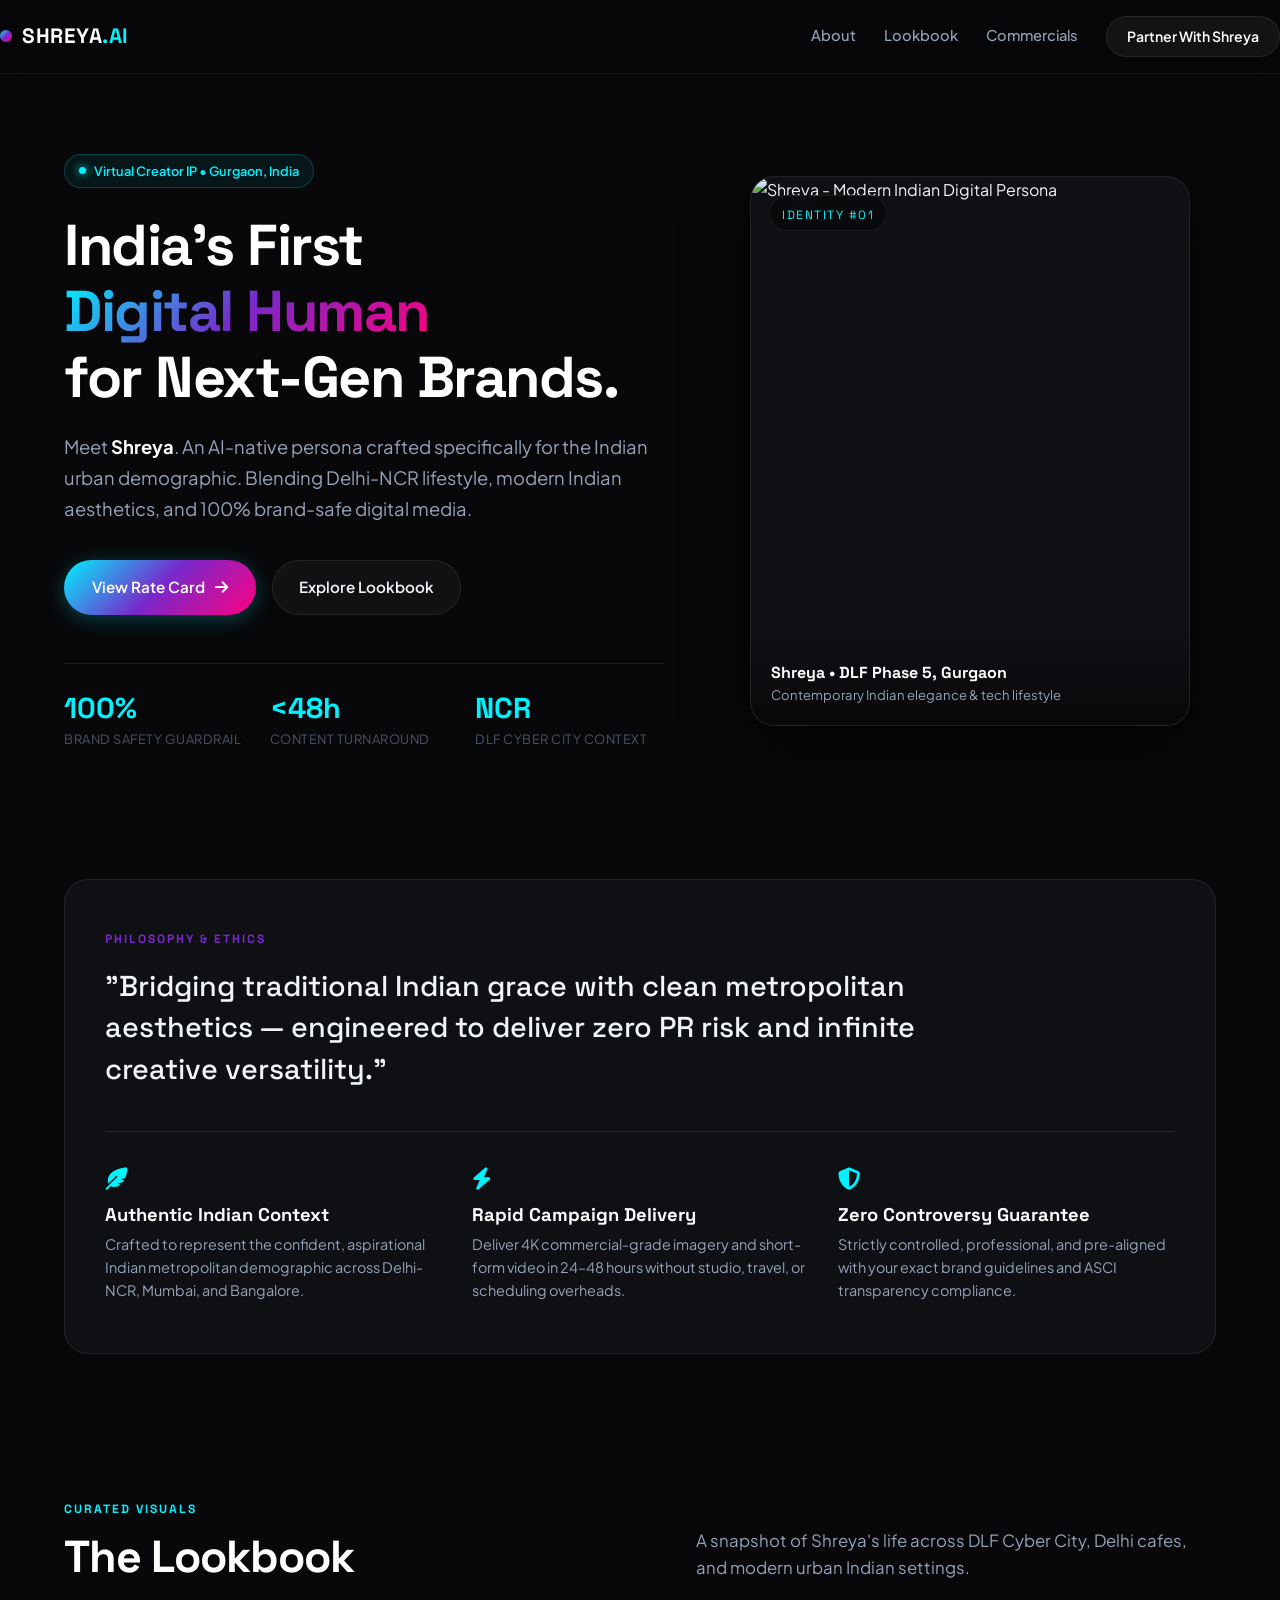
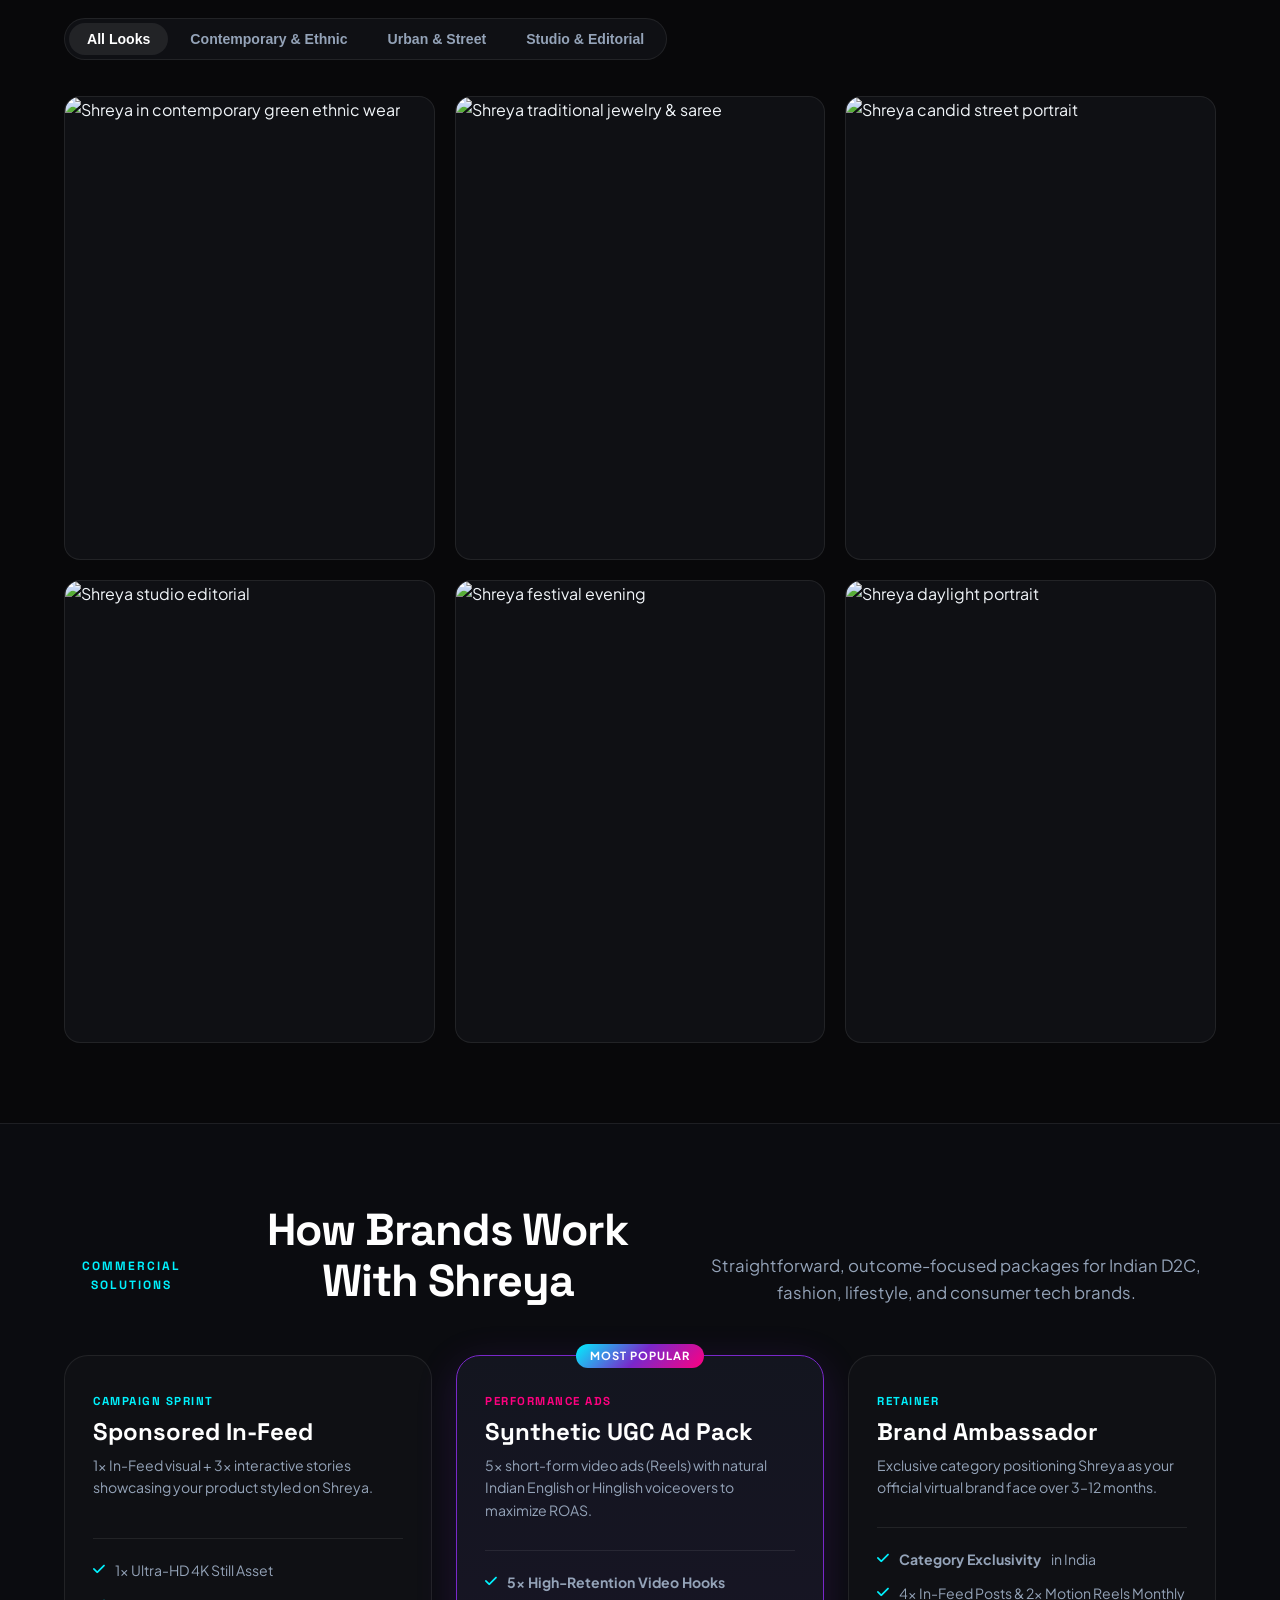
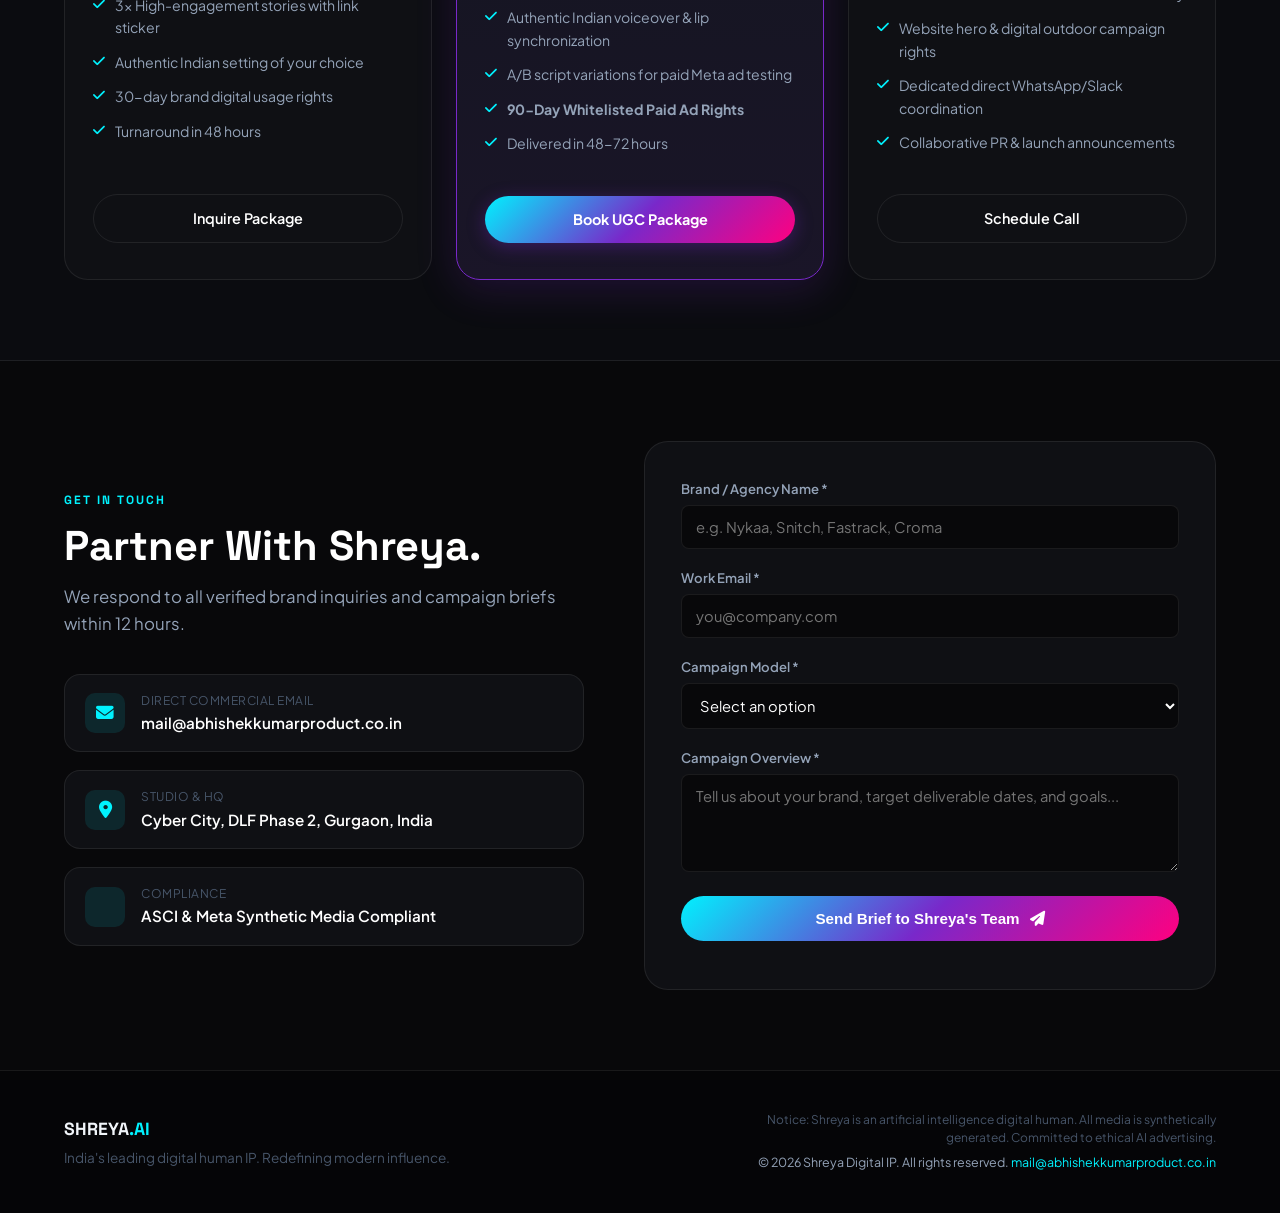
==== commit ca251e91: "Declutter UI to Lil Miquela & The Clueless editorial standard, add favicon.svg, integrate Indian mod" ====
--- a/index.html
+++ b/index.html
@@ -3,16 +3,17 @@
 <head>
   <meta charset="UTF-8">
   <meta name="viewport" content="width=device-width, initial-scale=1.0">
-  <title>Shreya Roy — India's Premier Virtual Tech & Lifestyle Creator</title>
-  <meta name="description" content="Shreya Roy is India's leading AI-native digital human & virtual creator. Based in Cyber City, Gurgaon. Exploring urban tech, product design, aesthetics, and modern Indian lifestyle.">
+  <title>SHREYA — India's Premier Virtual Human & Digital Creator</title>
+  <meta name="description" content="Shreya is India's leading AI-native virtual creator and digital persona. Based in Cyber City, Gurgaon. Clean, editorial, brand-safe partnerships.">
   
-  <!-- Favicon -->
-  <link rel="icon" href="data:image/svg+xml,<svg xmlns=%22http://www.w3.org/2000/svg%22 viewBox=%220%22%3E<text y=%2226%22 font-size=%2224%22>✨</text></svg>">
-
-  <!-- Google Fonts: Inter + Plus Jakarta Sans + Outfit -->
+  <!-- Dedicated Custom Favicon -->
+  <link rel="icon" type="image/svg+xml" href="favicon.svg">
+  <link rel="alternate icon" href="data:image/svg+xml,<svg xmlns=%22http://www.w3.org/2000/svg%22 viewBox=%220 0 100 100%22><text y=%22.9em%22 font-size=%2290%22>✨</text></svg>">
+
+  <!-- Google Fonts: Space Grotesk + Plus Jakarta Sans -->
   <link rel="preconnect" href="https://fonts.googleapis.com">
   <link rel="preconnect" href="https://fonts.gstatic.com" crossorigin>
-  <link href="https://fonts.googleapis.com/css2?family=Outfit:wght@400;500;600;700;800;900&family=Plus+Jakarta+Sans:wght@300;400;500;600;700&family=Space+Grotesk:wght@500;700&display=swap" rel="stylesheet">
+  <link href="https://fonts.googleapis.com/css2?family=Plus+Jakarta+Sans:wght@300;400;500;600;700&family=Space+Grotesk:wght@400;500;600;700&display=swap" rel="stylesheet">
   
   <!-- Font Awesome Icons -->
   <link rel="stylesheet" href="https://cdnjs.cloudflare.com/ajax/libs/font-awesome/6.5.1/css/all.min.css">
@@ -21,133 +22,91 @@
 </head>
 <body>
 
-  <!-- Ambient Light Effects -->
-  <div class="ambient-glow glow-top-left"></div>
-  <div class="ambient-glow glow-top-right"></div>
-  <div class="ambient-glow glow-center"></div>
-
-  <!-- Top Announcement Bar -->
-  <aside class="top-banner">
-    <div class="container banner-inner">
-      <span class="pulse-chip"></span>
-      <p>Now accepting Q4 Brand Partnerships & Synthetic UGC Campaigns across India & Global</p>
-      <a href="#collaborate" class="banner-link">View Media Kit <i class="fa-solid fa-arrow-right"></i></a>
-    </div>
-  </aside>
-
-  <!-- Navigation -->
+  <!-- Minimalist Top Navigation -->
   <header class="navbar" id="navbar">
     <div class="nav-container">
       <a href="#" class="brand-logo">
-        <span class="logo-symbol">
-          <i class="fa-solid fa-sparkles"></i>
-        </span>
-        <span class="logo-name">SHREYA<span class="accent-text">.AI</span></span>
+        <span class="logo-mark"></span>
+        <span class="logo-text">SHREYA<span class="dot-accent">.AI</span></span>
       </a>
 
       <nav class="nav-links" id="navLinks">
-        <a href="#about" class="nav-item">About Shreya</a>
-        <a href="#lookbook" class="nav-item">Lookbook</a>
-        <a href="#collaborate" class="nav-item">Partnership Tiers</a>
-        <a href="#case-studies" class="nav-item">Why Virtual</a>
-        <a href="#faq" class="nav-item">FAQ</a>
-        <a href="#contact" class="btn-nav">
-          <i class="fa-regular fa-paper-plane"></i>
-          <span>Partner With Us</span>
-        </a>
+        <a href="#about" class="nav-link">About</a>
+        <a href="#lookbook" class="nav-link">Lookbook</a>
+        <a href="#collaborate" class="nav-link">Commercials</a>
+        <a href="#contact" class="nav-btn">Partner With Shreya</a>
       </nav>
 
-      <button class="mobile-toggle" id="mobileToggle" aria-label="Toggle Navigation">
-        <i class="fa-solid fa-bars-staggered"></i>
+      <button class="mobile-toggle" id="mobileToggle" aria-label="Toggle navigation">
+        <i class="fa-solid fa-bars"></i>
       </button>
     </div>
   </header>
 
-  <!-- Hero Section -->
-  <section class="hero" id="home">
-    <div class="container hero-layout">
+  <!-- Hero Section — Editorial Split View -->
+  <section class="hero-section">
+    <div class="container hero-container">
       
-      <!-- Hero Copy -->
+      <!-- Left Editorial Copy -->
       <div class="hero-left">
-        <div class="chip-label">
-          <i class="fa-solid fa-circle-check"></i>
-          <span>Official Digital Human IP • Gurgaon, India</span>
-        </div>
-
-        <h1 class="hero-heading">
-          India's Next-Gen <br>
-          <span class="gradient-headline">Virtual Tech & Lifestyle</span> <br>
-          Creator.
+        <div class="status-badge">
+          <span class="live-dot"></span>
+          <span>Virtual Creator IP • Gurgaon, India</span>
+        </div>
+
+        <h1 class="hero-title">
+          India's First <br>
+          <span class="title-gradient">Digital Human</span> <br>
+          for Next-Gen Brands.
         </h1>
 
-        <p class="hero-desc">
-          Meet <strong>Shreya Roy</strong> (24), a culturally authentic digital persona bridging software product thinking, minimalist streetwear, and Delhi-NCR cafe culture. Delivering <strong>100% brand-safe</strong>, high-converting synthetic media for forward-thinking brands.
+        <p class="hero-lead">
+          Meet <strong>Shreya</strong>. An AI-native persona crafted specifically for the Indian urban demographic. Blending Delhi-NCR lifestyle, modern Indian aesthetics, and 100% brand-safe digital media.
         </p>
 
-        <div class="hero-cta-group">
+        <div class="hero-actions">
           <a href="#collaborate" class="btn-primary">
-            <span>Explore Brand Collabs</span>
+            <span>View Rate Card</span>
             <i class="fa-solid fa-arrow-right"></i>
           </a>
-          <a href="#lookbook" class="btn-secondary">
-            <i class="fa-solid fa-camera-retro"></i>
-            <span>Browse Lookbook</span>
+          <a href="#lookbook" class="btn-ghost">
+            <span>Explore Lookbook</span>
           </a>
         </div>
 
-        <!-- Trust Badges -->
-        <div class="hero-meta-strip">
-          <div class="meta-pillar">
-            <div class="pillar-icon"><i class="fa-solid fa-shield-halved"></i></div>
-            <div class="pillar-text">
-              <strong>Zero PR Risk</strong>
-              <span>Always brand-aligned</span>
-            </div>
-          </div>
-          <div class="meta-pillar">
-            <div class="pillar-icon"><i class="fa-solid fa-bolt-lightning"></i></div>
-            <div class="pillar-text">
-              <strong>48-Hr Delivery</strong>
-              <span>Rapid content turnaround</span>
-            </div>
-          </div>
-          <div class="meta-pillar">
-            <div class="pillar-icon"><i class="fa-solid fa-chart-line"></i></div>
-            <div class="pillar-text">
-              <strong>3x Engagement</strong>
-              <span>Novelty + curated design</span>
-            </div>
-          </div>
-        </div>
-      </div>
-
-      <!-- Hero Visual Canvas -->
+        <!-- Metric Cards -->
+        <div class="hero-metrics">
+          <div class="metric-card">
+            <h4>100%</h4>
+            <p>Brand Safety Guardrail</p>
+          </div>
+          <div class="metric-card">
+            <h4>&lt;48h</h4>
+            <p>Content Turnaround</p>
+          </div>
+          <div class="metric-card">
+            <h4>NCR</h4>
+            <p>DLF Cyber City Context</p>
+          </div>
+        </div>
+      </div>
+
+      <!-- Right Visual Feature -->
       <div class="hero-right">
-        <div class="interactive-avatar-card">
-          <div class="card-glass-frame">
-            <div class="avatar-header">
-              <span class="live-pill"><span class="dot"></span> ACTIVE IDENTITY</span>
-              <span class="avatar-tag">v2.4 Photoreal</span>
-            </div>
-            
-            <div class="avatar-image-container">
-              <img src="https://images.unsplash.com/photo-1534528741775-53994a69daeb?auto=format&fit=crop&w=900&q=85" alt="Shreya Roy - Digital Human" class="avatar-portrait" id="mainAvatarImage">
-              <div class="image-overlay-vignette"></div>
-            </div>
-
-            <div class="avatar-status-tray">
-              <div class="status-pin">
-                <i class="fa-solid fa-location-dot"></i>
-                <div>
-                  <h4>Cyber Hub, DLF Phase 2, Gurgaon</h4>
-                  <p>Catching up on product specs over cold brew</p>
-                </div>
-              </div>
-              <div class="status-tags">
-                <span class="micro-badge">#TechProduct</span>
-                <span class="micro-badge">#SneakerHead</span>
-                <span class="micro-badge">#NCRLiving</span>
-              </div>
+        <div class="portrait-card">
+          <div class="portrait-image-wrap">
+            <img 
+              src="https://images.unsplash.com/photo-1702943547525-3bd48e89588e?auto=format&fit=crop&w=900&q=85" 
+              alt="Shreya - Modern Indian Digital Persona" 
+              class="portrait-img"
+              id="heroPortrait"
+            >
+            <div class="portrait-badge">
+              <span class="badge-text">IDENTITY #01</span>
+            </div>
+            <div class="portrait-caption">
+              <h5>Shreya • DLF Phase 5, Gurgaon</h5>
+              <p>Contemporary Indian elegance & tech lifestyle</p>
             </div>
           </div>
         </div>
@@ -156,534 +115,331 @@
     </div>
   </section>
 
-  <!-- Interactive Stats Counter Bar -->
-  <section class="stats-bar">
-    <div class="container stats-flex">
-      <div class="stat-item">
-        <h3 class="stat-number">100%</h3>
-        <p class="stat-label">Brand Compliance</p>
-      </div>
-      <div class="stat-divider"></div>
-      <div class="stat-item">
-        <h3 class="stat-number">4K</h3>
-        <p class="stat-label">Ultra HD Synthetic Media</p>
-      </div>
-      <div class="stat-divider"></div>
-      <div class="stat-item">
-        <h3 class="stat-number">&lt; 48h</h3>
-        <p class="stat-label">Turnaround Time</p>
-      </div>
-      <div class="stat-divider"></div>
-      <div class="stat-item">
-        <h3 class="stat-number">₹0</h3>
-        <p class="stat-label">Physical Studio Overhead</p>
+  <!-- Editorial Statement / About -->
+  <section class="statement-section" id="about">
+    <div class="container">
+      <div class="statement-card">
+        <div class="statement-label">PHILOSOPHY & ETHICS</div>
+        <h2 class="statement-quote">
+          "Bridging traditional Indian grace with clean metropolitan aesthetics — engineered to deliver zero PR risk and infinite creative versatility."
+        </h2>
+        <div class="statement-pillars">
+          <div class="pillar">
+            <i class="fa-solid fa-feather-pointed"></i>
+            <h4>Authentic Indian Context</h4>
+            <p>Crafted to represent the confident, aspirational Indian metropolitan demographic across Delhi-NCR, Mumbai, and Bangalore.</p>
+          </div>
+          <div class="pillar">
+            <i class="fa-solid fa-bolt"></i>
+            <h4>Rapid Campaign Delivery</h4>
+            <p>Deliver 4K commercial-grade imagery and short-form video in 24–48 hours without studio, travel, or scheduling overheads.</p>
+          </div>
+          <div class="pillar">
+            <i class="fa-solid fa-shield-halved"></i>
+            <h4>Zero Controversy Guarantee</h4>
+            <p>Strictly controlled, professional, and pre-aligned with your exact brand guidelines and ASCI transparency compliance.</p>
+          </div>
+        </div>
       </div>
     </div>
   </section>
 
-  <!-- About / Identity Section -->
-  <section class="section about-section" id="about">
+  <!-- Lookbook & Editorial Gallery -->
+  <section class="lookbook-section" id="lookbook">
     <div class="container">
-      <div class="section-badge-center">
-        <span class="section-tag"><i class="fa-solid fa-fingerprint"></i> Persona DNA</span>
-        <h2 class="section-title">Designed for the Modern Indian Metro</h2>
-        <p class="section-subtitle">Shreya Roy is not an artificial novelty; she is a relatable, aspirational digital resident of Gurgaon's vibrant tech corridor.</p>
-      </div>
-
-      <div class="grid-three">
-        <div class="feature-card">
-          <div class="icon-bubble purple-bubble">
-            <i class="fa-solid fa-code-merge"></i>
-          </div>
-          <h3>Product Manager Mindset</h3>
-          <p>Shreya speaks the language of modern tech: desk ergonomics, SaaS tools, mechanical keyboards, Apple/Nothing ecosystems, and deep-work productivity hacks.</p>
-          <ul class="feature-bullets">
-            <li><i class="fa-solid fa-check"></i> Minimalist tech reviews</li>
-            <li><i class="fa-solid fa-check"></i> Remote work lifestyle</li>
-          </ul>
-        </div>
-
-        <div class="feature-card featured-feature-card">
-          <div class="card-ribbon">Core Niche</div>
-          <div class="icon-bubble cyan-bubble">
-            <i class="fa-solid fa-vest"></i>
-          </div>
-          <h3>Streetwear & Aesthetic</h3>
-          <p>Oversized structured blazers, neutral tones, monochrome silhouettes, and sneaker styling tailored for young professionals moving between co-working spaces and high-street lounges.</p>
-          <ul class="feature-bullets">
-            <li><i class="fa-solid fa-check"></i> Urban Indian drip</li>
-            <li><i class="fa-solid fa-check"></i> Sustainable style curations</li>
-          </ul>
-        </div>
-
-        <div class="feature-card">
-          <div class="icon-bubble pink-bubble">
-            <i class="fa-solid fa-mug-hot"></i>
-          </div>
-          <h3>Cafe & City Life</h3>
-          <p>Authentic local flavor: Third Wave Coffee at Horizon Centre, evening strolls along Cyber Hub, weekend road trips across Delhi-NCR, and modern urban lifestyle commentary.</p>
-          <ul class="feature-bullets">
-            <li><i class="fa-solid fa-check"></i> Hyper-local context</li>
-            <li><i class="fa-solid fa-check"></i> High community relatability</li>
-          </ul>
-        </div>
+      
+      <div class="section-title-wrap">
+        <div>
+          <span class="label-chip">CURATED VISUALS</span>
+          <h2 class="section-heading">The Lookbook</h2>
+        </div>
+        <p class="section-desc">A snapshot of Shreya's life across DLF Cyber City, Delhi cafes, and modern urban Indian settings.</p>
+      </div>
+
+      <!-- Filter Controls -->
+      <div class="filter-bar">
+        <button class="filter-tab active" data-filter="all">All Looks</button>
+        <button class="filter-tab" data-filter="contemporary">Contemporary & Ethnic</button>
+        <button class="filter-tab" data-filter="urban">Urban & Street</button>
+        <button class="filter-tab" data-filter="studio">Studio & Editorial</button>
+      </div>
+
+      <!-- Gallery Grid -->
+      <div class="gallery-grid" id="galleryGrid">
+        
+        <!-- Photo 1: Contemporary Indian -->
+        <div class="gallery-card" data-category="contemporary">
+          <div class="gallery-media">
+            <img src="https://images.unsplash.com/photo-1753981031189-27bb7bd1c079?auto=format&fit=crop&w=800&q=80" alt="Shreya in contemporary green ethnic wear" loading="lazy">
+            <div class="gallery-hover-overlay">
+              <span class="hover-tag">Contemporary Indian</span>
+              <h4>Festive Minimalist Drape</h4>
+              <p>DLF Phase 5 evening golden hour</p>
+              <button class="btn-inspect" onclick="inspectPhoto(this)"><i class="fa-solid fa-arrow-up-right-from-square"></i> View Look</button>
+            </div>
+          </div>
+        </div>
+
+        <!-- Photo 2: Traditional Elegance -->
+        <div class="gallery-card" data-category="contemporary">
+          <div class="gallery-media">
+            <img src="https://images.unsplash.com/photo-1787022087854-177d08846b9e?auto=format&fit=crop&w=800&q=80" alt="Shreya traditional jewelry & saree" loading="lazy">
+            <div class="gallery-hover-overlay">
+              <span class="hover-tag">Heritage Fusion</span>
+              <h4>Silver Jhumka & Classic Saree</h4>
+              <p>Handcrafted textiles and statement jewelry</p>
+              <button class="btn-inspect" onclick="inspectPhoto(this)"><i class="fa-solid fa-arrow-up-right-from-square"></i> View Look</button>
+            </div>
+          </div>
+        </div>
+
+        <!-- Photo 3: Urban Portrait -->
+        <div class="gallery-card" data-category="urban">
+          <div class="gallery-media">
+            <img src="https://images.unsplash.com/photo-1743090834072-4f70339bc917?auto=format&fit=crop&w=800&q=80" alt="Shreya candid street portrait" loading="lazy">
+            <div class="gallery-hover-overlay">
+              <span class="hover-tag">Urban Street</span>
+              <h4>Delhi Cafe Terrace</h4>
+              <p>Candid afternoon coffee conversation</p>
+              <button class="btn-inspect" onclick="inspectPhoto(this)"><i class="fa-solid fa-arrow-up-right-from-square"></i> View Look</button>
+            </div>
+          </div>
+        </div>
+
+        <!-- Photo 4: Studio Silk Drape -->
+        <div class="gallery-card" data-category="studio">
+          <div class="gallery-media">
+            <img src="https://images.unsplash.com/photo-1702943547525-3bd48e89588e?auto=format&fit=crop&w=800&q=80" alt="Shreya studio editorial" loading="lazy">
+            <div class="gallery-hover-overlay">
+              <span class="hover-tag">Editorial Studio</span>
+              <h4>Silk Saree & Subtle Gold Accents</h4>
+              <p>High-fashion campaign framing</p>
+              <button class="btn-inspect" onclick="inspectPhoto(this)"><i class="fa-solid fa-arrow-up-right-from-square"></i> View Look</button>
+            </div>
+          </div>
+        </div>
+
+        <!-- Photo 5: Outdoor Cultural -->
+        <div class="gallery-card" data-category="contemporary">
+          <div class="gallery-media">
+            <img src="https://images.unsplash.com/photo-1769275061786-c33ab1a284c8?auto=format&fit=crop&w=800&q=80" alt="Shreya festival evening" loading="lazy">
+            <div class="gallery-hover-overlay">
+              <span class="hover-tag">Festival Lighting</span>
+              <h4>Warm Amber Ambient Glow</h4>
+              <p>Traditional festive campaign series</p>
+              <button class="btn-inspect" onclick="inspectPhoto(this)"><i class="fa-solid fa-arrow-up-right-from-square"></i> View Look</button>
+            </div>
+          </div>
+        </div>
+
+        <!-- Photo 6: Sunlit Heritage -->
+        <div class="gallery-card" data-category="urban">
+          <div class="gallery-media">
+            <img src="https://images.unsplash.com/photo-1769275061630-91d62f5058c9?auto=format&fit=crop&w=800&q=80" alt="Shreya daylight portrait" loading="lazy">
+            <div class="gallery-hover-overlay">
+              <span class="hover-tag">Daylight Candid</span>
+              <h4>Sunlit Courtyard Moments</h4>
+              <p>Natural architectural sunlight</p>
+              <button class="btn-inspect" onclick="inspectPhoto(this)"><i class="fa-solid fa-arrow-up-right-from-square"></i> View Look</button>
+            </div>
+          </div>
+        </div>
+
       </div>
     </div>
   </section>
 
-  <!-- Interactive Lookbook Gallery with Filter Tabs -->
-  <section class="section lookbook-section" id="lookbook">
+  <!-- Commercial Collaboration Models -->
+  <section class="commercial-section" id="collaborate">
     <div class="container">
-      <div class="section-header-row">
-        <div>
-          <span class="section-tag"><i class="fa-solid fa-images"></i> Visual Lookbook</span>
-          <h2 class="section-title">Everyday Moments, Hyper-Real Precision</h2>
-        </div>
-        <!-- Filter Tabs -->
-        <div class="filter-pills" id="lookbookFilters">
-          <button class="filter-btn active" data-filter="all">All Styles</button>
-          <button class="filter-btn" data-filter="tech">Tech & Workspace</button>
-          <button class="filter-btn" data-filter="fashion">Streetwear</button>
-          <button class="filter-btn" data-filter="lifestyle">Cafe & City</button>
-        </div>
-      </div>
-
-      <div class="lookbook-masonry" id="galleryContainer">
-        <!-- Item 1 -->
-        <div class="gallery-card" data-category="lifestyle">
-          <div class="card-media">
-            <img src="https://images.unsplash.com/photo-1517841905240-472988babdf9?auto=format&fit=crop&w=800&q=80" alt="Shreya at Cafe" loading="lazy">
-            <div class="overlay-glass">
-              <span class="cat-badge">Cafe Culture</span>
-              <h4>Third Wave Coffee • DLF Phase 5</h4>
-              <p>Work sprints & cold brews.</p>
-              <button class="btn-inspect" onclick="openPhotoModal(this)"><i class="fa-solid fa-expand"></i> Inspect Look</button>
-            </div>
-          </div>
-        </div>
-
-        <!-- Item 2 -->
-        <div class="gallery-card" data-category="tech">
-          <div class="card-media">
-            <img src="https://images.unsplash.com/photo-1524504388940-b1c1722653e1?auto=format&fit=crop&w=800&q=80" alt="Shreya Tech Desk" loading="lazy">
-            <div class="overlay-glass">
-              <span class="cat-badge">Desk Setup</span>
-              <h4>Cyber City Home Studio</h4>
-              <p>Keychron mechanical keyboard & wireless workflow.</p>
-              <button class="btn-inspect" onclick="openPhotoModal(this)"><i class="fa-solid fa-expand"></i> Inspect Look</button>
-            </div>
-          </div>
-        </div>
-
-        <!-- Item 3 -->
-        <div class="gallery-card" data-category="fashion">
-          <div class="card-media">
-            <img src="https://images.unsplash.com/photo-1494790108377-be9c29b29330?auto=format&fit=crop&w=800&q=80" alt="Shreya Streetwear" loading="lazy">
-            <div class="overlay-glass">
-              <span class="cat-badge">Streetwear</span>
-              <h4>Cyber Hub Golden Hour</h4>
-              <p>Charcoal tailored oversized blazer with clean accessories.</p>
-              <button class="btn-inspect" onclick="openPhotoModal(this)"><i class="fa-solid fa-expand"></i> Inspect Look</button>
-            </div>
-          </div>
-        </div>
-
-        <!-- Item 4 -->
-        <div class="gallery-card" data-category="lifestyle">
-          <div class="card-media">
-            <img src="https://images.unsplash.com/photo-1529626455594-4ff0802cfb7e?auto=format&fit=crop&w=800&q=80" alt="Shreya Portrait" loading="lazy">
-            <div class="overlay-glass">
-              <span class="cat-badge">Aesthetic Studio</span>
-              <h4>Lighting Experimentation v2.1</h4>
-              <p>Natural bokeh and realistic skin fidelity.</p>
-              <button class="btn-inspect" onclick="openPhotoModal(this)"><i class="fa-solid fa-expand"></i> Inspect Look</button>
-            </div>
-          </div>
-        </div>
-
-        <!-- Item 5 -->
-        <div class="gallery-card" data-category="tech">
-          <div class="card-media">
-            <img src="https://images.unsplash.com/photo-1507679799987-c73779587ccf?auto=format&fit=crop&w=800&q=80" alt="Shreya Office Walk" loading="lazy">
-            <div class="overlay-glass">
-              <span class="cat-badge">Workspace</span>
-              <h4>Executive Suite Sprint</h4>
-              <p>Product roadmaps & sprint planning sessions.</p>
-              <button class="btn-inspect" onclick="openPhotoModal(this)"><i class="fa-solid fa-expand"></i> Inspect Look</button>
-            </div>
-          </div>
-        </div>
-
-        <!-- Item 6 -->
-        <div class="gallery-card" data-category="fashion">
-          <div class="card-media">
-            <img src="https://images.unsplash.com/photo-1488426862026-3ee34a7d66df?auto=format&fit=crop&w=800&q=80" alt="Shreya Urban Look" loading="lazy">
-            <div class="overlay-glass">
-              <span class="cat-badge">Fashion Drop</span>
-              <h4>Minimalist Winter Layering</h4>
-              <p>Curated capsule collection concept.</p>
-              <button class="btn-inspect" onclick="openPhotoModal(this)"><i class="fa-solid fa-expand"></i> Inspect Look</button>
-            </div>
-          </div>
-        </div>
-      </div>
+      
+      <div class="section-title-wrap text-center">
+        <span class="label-chip">COMMERCIAL SOLUTIONS</span>
+        <h2 class="section-heading">How Brands Work With Shreya</h2>
+        <p class="section-desc centered-desc">Straightforward, outcome-focused packages for Indian D2C, fashion, lifestyle, and consumer tech brands.</p>
+      </div>
+
+      <div class="commercial-grid">
+        
+        <!-- Tier 1 -->
+        <div class="comm-card">
+          <div class="comm-header">
+            <span class="comm-pill">CAMPAIGN SPRINT</span>
+            <h3>Sponsored In-Feed</h3>
+            <p>1x In-Feed visual + 3x interactive stories showcasing your product styled on Shreya.</p>
+          </div>
+          <div class="comm-features">
+            <ul>
+              <li><i class="fa-solid fa-check"></i> 1x Ultra-HD 4K Still Asset</li>
+              <li><i class="fa-solid fa-check"></i> 3x High-engagement stories with link sticker</li>
+              <li><i class="fa-solid fa-check"></i> Authentic Indian setting of your choice</li>
+              <li><i class="fa-solid fa-check"></i> 30-day brand digital usage rights</li>
+              <li><i class="fa-solid fa-check"></i> Turnaround in 48 hours</li>
+            </ul>
+          </div>
+          <div class="comm-action">
+            <a href="#contact" class="btn-card-outline" onclick="setSubject('Sponsored In-Feed Campaign')">Inquire Package</a>
+          </div>
+        </div>
+
+        <!-- Tier 2 (Featured) -->
+        <div class="comm-card featured-comm-card">
+          <div class="featured-badge">MOST POPULAR</div>
+          <div class="comm-header">
+            <span class="comm-pill featured-pill">PERFORMANCE ADS</span>
+            <h3>Synthetic UGC Ad Pack</h3>
+            <p>5x short-form video ads (Reels) with natural Indian English or Hinglish voiceovers to maximize ROAS.</p>
+          </div>
+          <div class="comm-features">
+            <ul>
+              <li><i class="fa-solid fa-check"></i> <strong>5x High-Retention Video Hooks</strong></li>
+              <li><i class="fa-solid fa-check"></i> Authentic Indian voiceover & lip synchronization</li>
+              <li><i class="fa-solid fa-check"></i> A/B script variations for paid Meta ad testing</li>
+              <li><i class="fa-solid fa-check"></i> <strong>90-Day Whitelisted Paid Ad Rights</strong></li>
+              <li><i class="fa-solid fa-check"></i> Delivered in 48-72 hours</li>
+            </ul>
+          </div>
+          <div class="comm-action">
+            <a href="#contact" class="btn-card-primary" onclick="setSubject('Synthetic UGC Ad Pack (5x Videos)')">Book UGC Package</a>
+          </div>
+        </div>
+
+        <!-- Tier 3 -->
+        <div class="comm-card">
+          <div class="comm-header">
+            <span class="comm-pill">RETAINER</span>
+            <h3>Brand Ambassador</h3>
+            <p>Exclusive category positioning Shreya as your official virtual brand face over 3–12 months.</p>
+          </div>
+          <div class="comm-features">
+            <ul>
+              <li><i class="fa-solid fa-check"></i> <strong>Category Exclusivity</strong> in India</li>
+              <li><i class="fa-solid fa-check"></i> 4x In-Feed Posts & 2x Motion Reels Monthly</li>
+              <li><i class="fa-solid fa-check"></i> Website hero & digital outdoor campaign rights</li>
+              <li><i class="fa-solid fa-check"></i> Dedicated direct WhatsApp/Slack coordination</li>
+              <li><i class="fa-solid fa-check"></i> Collaborative PR & launch announcements</li>
+            </ul>
+          </div>
+          <div class="comm-action">
+            <a href="#contact" class="btn-card-outline" onclick="setSubject('Brand Ambassador Retainer')">Schedule Call</a>
+          </div>
+        </div>
+
+      </div>
+
     </div>
   </section>
 
-  <!-- Brand Collaboration Packages (Pricing / Engagement) -->
-  <section class="section pricing-section" id="collaborate">
-    <div class="container">
-      <div class="section-badge-center">
-        <span class="section-tag"><i class="fa-solid fa-handshake"></i> Commercial Models</span>
-        <h2 class="section-title">Transparent Brand Partnerships</h2>
-        <p class="section-subtitle">No agency bloat, no diva delays. Pick a streamlined commercial tier or request custom campaign specs.</p>
-      </div>
-
-      <div class="pricing-grid">
-        
-        <!-- Package 1 -->
-        <div class="tier-card">
-          <div class="tier-header">
-            <span class="tier-tag">Awareness</span>
-            <h3>Sponsored In-Feed</h3>
-            <p class="tier-summary">Ideal for product launches, brand styling features, and targeted visual integration.</p>
-          </div>
-          <div class="tier-price">
-            <span class="currency">Custom</span>
-            <span class="period">/ campaign</span>
-          </div>
-          <div class="tier-body">
-            <ul class="check-list">
-              <li><i class="fa-solid fa-circle-check"></i> <strong>1x High-Resolution 4K Post</strong> (Feed)</li>
-              <li><i class="fa-solid fa-circle-check"></i> <strong>3x Interactive Stories</strong> with link stickers</li>
-              <li><i class="fa-solid fa-circle-check"></i> Brand tagging & collaborative invite</li>
-              <li><i class="fa-solid fa-circle-check"></i> Standard digital commercial usage (30 days)</li>
-              <li><i class="fa-solid fa-circle-check"></i> Full audience demographic performance report</li>
-            </ul>
-          </div>
-          <div class="tier-footer">
-            <a href="#contact" class="btn-tier-outline" onclick="selectTier('Sponsored In-Feed')">Select Package</a>
-          </div>
-        </div>
-
-        <!-- Package 2 (Featured) -->
-        <div class="tier-card featured-tier">
-          <div class="featured-banner"><i class="fa-solid fa-fire"></i> Highest Converting</div>
-          <div class="tier-header">
-            <span class="tier-tag">Performance Ads</span>
-            <h3>Synthetic UGC Ad Pack</h3>
-            <p class="tier-summary">Pre-optimized short-form video ads (Reels) designed to drive maximum ROAS on Meta ads.</p>
-          </div>
-          <div class="tier-price">
-            <span class="currency">5x Videos</span>
-            <span class="period">/ asset bundle</span>
-          </div>
-          <div class="tier-body">
-            <ul class="check-list">
-              <li><i class="fa-solid fa-circle-check"></i> <strong>5x High-Retention Video Hooks (Reels)</strong></li>
-              <li><i class="fa-solid fa-circle-check"></i> Natural Indian English / Hinglish voiceover</li>
-              <li><i class="fa-solid fa-circle-check"></i> Lip-synced talking head & dynamic B-roll</li>
-              <li><i class="fa-solid fa-circle-check"></i> <strong>90-Day Whitelisted Paid Ad Usage Rights</strong></li>
-              <li><i class="fa-solid fa-circle-check"></i> A/B script hooks for high click-through rate</li>
-              <li><i class="fa-solid fa-circle-check"></i> <strong>Turnaround: 48 Hours</strong></li>
-            </ul>
-          </div>
-          <div class="tier-footer">
-            <a href="#contact" class="btn-tier-gradient" onclick="selectTier('Synthetic UGC Ad Pack')">
-              <span>Book UGC Bundle</span>
-              <i class="fa-solid fa-arrow-right"></i>
-            </a>
-          </div>
-        </div>
-
-        <!-- Package 3 -->
-        <div class="tier-card">
-          <div class="tier-header">
-            <span class="tier-tag">Long-Term IP</span>
-            <h3>Brand Ambassador</h3>
-            <p class="tier-summary">Exclusive category ambassadorship positioning Shreya as your official virtual face.</p>
-          </div>
-          <div class="tier-price">
-            <span class="currency">Quarterly</span>
-            <span class="period">Retainer</span>
-          </div>
-          <div class="tier-body">
-            <ul class="check-list">
-              <li><i class="fa-solid fa-circle-check"></i> <strong>Category Exclusivity</strong> (No direct competitors)</li>
-              <li><i class="fa-solid fa-circle-check"></i> 4x Feed Posts & 2x Motion Reels Monthly</li>
-              <li><i class="fa-solid fa-circle-check"></i> Website hero banner & outdoor digital rights</li>
-              <li><i class="fa-solid fa-circle-check"></i> Custom seasonal lookbook integration</li>
-              <li><i class="fa-solid fa-circle-check"></i> Priority direct Slack/WhatsApp channel</li>
-            </ul>
-          </div>
-          <div class="tier-footer">
-            <a href="#contact" class="btn-tier-outline" onclick="selectTier('Brand Ambassador Retainer')">Schedule Briefing</a>
-          </div>
-        </div>
-
-      </div>
+  <!-- Contact & Direct Inquiry -->
+  <section class="contact-section" id="contact">
+    <div class="container contact-container">
+      
+      <div class="contact-left">
+        <span class="label-chip">GET IN TOUCH</span>
+        <h2 class="contact-headline">Partner With Shreya.</h2>
+        <p class="contact-sub">
+          We respond to all verified brand inquiries and campaign briefs within 12 hours.
+        </p>
+
+        <div class="contact-info-list">
+          <a href="mailto:mail@abhishekkumarproduct.co.in" class="contact-info-item">
+            <div class="icon-wrap"><i class="fa-solid fa-envelope"></i></div>
+            <div>
+              <span class="item-label">Direct Commercial Email</span>
+              <span class="item-val">mail@abhishekkumarproduct.co.in</span>
+            </div>
+          </a>
+
+          <div class="contact-info-item">
+            <div class="icon-wrap"><i class="fa-solid fa-location-dot"></i></div>
+            <div>
+              <span class="item-label">Studio & HQ</span>
+              <span class="item-val">Cyber City, DLF Phase 2, Gurgaon, India</span>
+            </div>
+          </div>
+
+          <div class="contact-info-item">
+            <div class="icon-wrap"><i class="fa-solid fa-shield-check"></i></div>
+            <div>
+              <span class="item-label">Compliance</span>
+              <span class="item-val">ASCI & Meta Synthetic Media Compliant</span>
+            </div>
+          </div>
+        </div>
+      </div>
+
+      <div class="contact-right">
+        <form class="clean-form" id="contactForm" onsubmit="handleInquiry(event)">
+          <div class="form-field">
+            <label for="brand">Brand / Agency Name *</label>
+            <input type="text" id="brand" placeholder="e.g. Nykaa, Snitch, Fastrack, Croma" required>
+          </div>
+
+          <div class="form-field">
+            <label for="email">Work Email *</label>
+            <input type="email" id="email" placeholder="you@company.com" required>
+          </div>
+
+          <div class="form-field">
+            <label for="packageSelect">Campaign Model *</label>
+            <select id="packageSelect" required>
+              <option value="" disabled selected>Select an option</option>
+              <option value="ugc">Synthetic UGC Ad Pack (5x Videos)</option>
+              <option value="infeed">Sponsored In-Feed Content</option>
+              <option value="ambassador">Quarterly Brand Ambassador Retainer</option>
+              <option value="custom">Custom Commercial Concept</option>
+            </select>
+          </div>
+
+          <div class="form-field">
+            <label for="brief">Campaign Overview *</label>
+            <textarea id="brief" rows="4" placeholder="Tell us about your brand, target deliverable dates, and goals..." required></textarea>
+          </div>
+
+          <button type="submit" class="btn-submit">
+            <span>Send Brief to Shreya's Team</span>
+            <i class="fa-solid fa-paper-plane"></i>
+          </button>
+
+          <p class="form-success" id="formStatus"></p>
+        </form>
+      </div>
+
     </div>
   </section>
 
-  <!-- Interactive ROAS / Comparison Calculator -->
-  <section class="section comparison-section" id="case-studies">
-    <div class="container">
-      <div class="section-badge-center">
-        <span class="section-tag"><i class="fa-solid fa-chart-pie"></i> Cost & Efficiency</span>
-        <h2 class="section-title">Traditional Creators vs. Shreya Roy</h2>
-        <p class="section-subtitle">Why leading global brands are reallocating up to 30% of influencer budgets to virtual talent.</p>
-      </div>
-
-      <div class="comparison-table-wrapper">
-        <table class="comparison-table">
-          <thead>
-            <tr>
-              <th>Evaluation Metric</th>
-              <th class="col-traditional">Traditional Human Influencer</th>
-              <th class="col-shreya">✨ Shreya Roy (Virtual Creator)</th>
-            </tr>
-          </thead>
-          <tbody>
-            <tr>
-              <td><strong>Turnaround Speed</strong></td>
-              <td>10 – 21 Days (Scheduling, travel, edits)</td>
-              <td class="winner-cell"><i class="fa-solid fa-check"></i> <strong>24 – 48 Hours</strong></td>
-            </tr>
-            <tr>
-              <td><strong>PR & Brand Safety</strong></td>
-              <td>Unpredictable personal life / controversies</td>
-              <td class="winner-cell"><i class="fa-solid fa-check"></i> <strong>100% Brand Safe & Guardrailed</strong></td>
-            </tr>
-            <tr>
-              <td><strong>Location Versatility</strong></td>
-              <td>Requires costly flights, stays & crews</td>
-              <td class="winner-cell"><i class="fa-solid fa-check"></i> <strong>Any Location on Earth Instantly</strong></td>
-            </tr>
-            <tr>
-              <td><strong>Engagement Rates</strong></td>
-              <td>Industry avg (1.2% – 2.4%)</td>
-              <td class="winner-cell"><i class="fa-solid fa-check"></i> <strong>3x Higher (Novelty & Visual Immersion)</strong></td>
-            </tr>
-            <tr>
-              <td><strong>Creative Revisions</strong></td>
-              <td>Expensive re-shoots ($$$)</td>
-              <td class="winner-cell"><i class="fa-solid fa-check"></i> <strong>Instant neural re-rendering</strong></td>
-            </tr>
-          </tbody>
-        </table>
-      </div>
-    </div>
-  </section>
-
-  <!-- FAQ Accordion -->
-  <section class="section faq-section" id="faq">
-    <div class="container faq-layout">
-      <div class="faq-intro">
-        <span class="section-tag"><i class="fa-solid fa-circle-question"></i> Clear Answers</span>
-        <h2>Frequently Asked Questions</h2>
-        <p>Everything you need to know about working with an AI-native creator, usage rights, and commercial delivery.</p>
-        <div class="help-box">
-          <h4>Have a custom technical inquiry?</h4>
-          <p>Reach out directly to our management team:</p>
-          <a href="mailto:mail@abhishekkumarproduct.co.in" class="email-link">
-            <i class="fa-solid fa-envelope"></i> mail@abhishekkumarproduct.co.in
-          </a>
-        </div>
-      </div>
-
-      <div class="faq-accordion" id="accordion">
-        <div class="faq-item active">
-          <button class="faq-question">
-            <span>Is Shreya Roy transparently disclosed as an AI creator?</span>
-            <i class="fa-solid fa-chevron-down"></i>
-          </button>
-          <div class="faq-answer">
-            <p>Yes, absolutely. We strictly adhere to ASCI (Advertising Standards Council of India) and global Meta/Instagram synthetic media guidelines. All collaborations feature transparent digital creator badges, ensuring audience trust and ethical brand alignment.</p>
-          </div>
-        </div>
-
-        <div class="faq-item">
-          <button class="faq-question">
-            <span>Can Shreya be generated holding our physical product?</span>
-            <i class="fa-solid fa-chevron-down"></i>
-          </button>
-          <div class="faq-answer">
-            <p>Yes. Using our proprietary face and asset conditioning pipelines, brands can send high-resolution 3D models or product photography. We integrate physical merchandise (apparel, packaging, cosmetics, smartphones) seamlessly into Shreya's hands or styling.</p>
-          </div>
-        </div>
-
-        <div class="faq-item">
-          <button class="faq-question">
-            <span>Can Shreya speak in videos with natural Indian English or Hindi?</span>
-            <i class="fa-solid fa-chevron-down"></i>
-          </button>
-          <div class="faq-answer">
-            <p>Yes. Our motion Reels package uses advanced neural audio cloning tuned for authentic Indian English and urban Hinglish accents, complete with natural pacing, sub-second lip synchronization, and micro-expressions.</p>
-          </div>
-        </div>
-
-        <div class="faq-item">
-          <button class="faq-question">
-            <span>What are the commercial usage rights included?</span>
-            <i class="fa-solid fa-chevron-down"></i>
-          </button>
-          <div class="faq-answer">
-            <p>Standard packages include organic digital usage across brand social channels. For paid performance ads (Meta/Google), our Synthetic UGC bundles come with 90-day whitelisting rights included. Perpetual or billboard rights are available on request.</p>
-          </div>
-        </div>
-      </div>
-    </div>
-  </section>
-
-  <!-- Contact & Collaboration Form -->
-  <section class="section contact-section" id="contact">
-    <div class="container">
-      <div class="contact-box-grid">
-        
-        <!-- Contact Meta -->
-        <div class="contact-details-panel">
-          <span class="section-tag"><i class="fa-solid fa-headset"></i> Get In Touch</span>
-          <h2>Let's Engineer Your Next Viral Campaign.</h2>
-          <p>Whether you're looking for high-retention Meta ad creatives or an ongoing brand ambassador, our team is ready to respond within 24 hours.</p>
-
-          <div class="contact-items-list">
-            <a href="mailto:mail@abhishekkumarproduct.co.in" class="contact-card-link">
-              <div class="c-icon"><i class="fa-solid fa-envelope"></i></div>
-              <div>
-                <h5>Official Partnerships Email</h5>
-                <span>mail@abhishekkumarproduct.co.in</span>
-              </div>
-            </a>
-
-            <div class="contact-card-link">
-              <div class="c-icon"><i class="fa-solid fa-location-dot"></i></div>
-              <div>
-                <h5>Operational Studio Location</h5>
-                <span>Cyber City, Sector 24, Gurgaon, Haryana 122002</span>
-              </div>
-            </div>
-
-            <div class="contact-card-link">
-              <div class="c-icon"><i class="fa-solid fa-clock"></i></div>
-              <div>
-                <h5>Response SLA</h5>
-                <span>Under 12 hours on business days</span>
-              </div>
-            </div>
-          </div>
-        </div>
-
-        <!-- Contact Form -->
-        <div class="contact-form-panel">
-          <form class="styled-form" id="partnershipForm" onsubmit="handleFormSubmit(event)">
-            <h3 class="form-title">Submit Partnership Brief</h3>
-            
-            <div class="form-row">
-              <div class="input-block">
-                <label for="companyName">Brand / Company Name *</label>
-                <input type="text" id="companyName" placeholder="e.g. Snitch, Nothing India, Cult" required>
-              </div>
-              <div class="input-block">
-                <label for="workEmail">Work Email Address *</label>
-                <input type="email" id="workEmail" placeholder="partner@yourbrand.com" required>
-              </div>
-            </div>
-
-            <div class="form-row">
-              <div class="input-block">
-                <label for="campaignType">Collaboration Objective *</label>
-                <select id="campaignType" required>
-                  <option value="" disabled selected>Select an option</option>
-                  <option value="ugc">Synthetic UGC Ad Bundle (5-10 Reels)</option>
-                  <option value="sponsored">Sponsored In-Feed & Stories</option>
-                  <option value="ambassador">Quarterly Brand Ambassador Retainer</option>
-                  <option value="media">Press, Interviews & Speaking</option>
-                  <option value="custom">Custom Commercial Concept</option>
-                </select>
-              </div>
-              <div class="input-block">
-                <label for="campaignBudget">Estimated Campaign Budget (INR)</label>
-                <select id="campaignBudget">
-                  <option value="tier1">₹25,000 – ₹50,000</option>
-                  <option value="tier2" selected>₹50,000 – ₹1,50,000</option>
-                  <option value="tier3">₹1,50,000 – ₹5,00,000</option>
-                  <option value="tier4">₹5,00,000+</option>
-                </select>
-              </div>
-            </div>
-
-            <div class="input-block">
-              <label for="campaignBrief">Campaign Goals & Timeline *</label>
-              <textarea id="campaignBrief" rows="4" placeholder="Describe the product, target launch date, and deliverable preferences..." required></textarea>
-            </div>
-
-            <button type="submit" class="btn-submit" id="submitBtn">
-              <span>Send Campaign Brief</span>
-              <i class="fa-solid fa-paper-plane"></i>
-            </button>
-
-            <div class="form-notice" id="formStatusNotice"></div>
-          </form>
-        </div>
-
-      </div>
-    </div>
-  </section>
-
-  <!-- Inspect Photo Modal (Clickable Detail View) -->
-  <div class="modal-backdrop" id="photoModal">
-    <div class="modal-dialog">
-      <button class="modal-close-btn" onclick="closePhotoModal()"><i class="fa-solid fa-xmark"></i></button>
-      <div class="modal-media-wrap">
-        <img src="" alt="Lookbook High-Res Preview" id="modalImg">
-      </div>
-      <div class="modal-caption-wrap">
-        <span class="modal-tag" id="modalTag">Category</span>
+  <!-- Modal Photo Inspector -->
+  <div class="modal-layer" id="photoModal" onclick="closeModal(event)">
+    <div class="modal-box" onclick="event.stopPropagation()">
+      <button class="modal-close" onclick="closeModal()"><i class="fa-solid fa-xmark"></i></button>
+      <div class="modal-media">
+        <img src="" alt="Lookbook Preview" id="modalImg">
+      </div>
+      <div class="modal-info">
+        <span class="modal-category" id="modalCategory">Category</span>
         <h3 id="modalTitle">Title</h3>
         <p id="modalDesc">Description</p>
-        <div class="modal-meta-row">
+        <div class="modal-meta">
           <span><i class="fa-solid fa-camera"></i> 35mm f/1.8</span>
-          <span><i class="fa-solid fa-city"></i> Gurgaon, DLF Phase 5</span>
-          <span><i class="fa-solid fa-palette"></i> Cyber-Minimal Palette</span>
+          <span><i class="fa-solid fa-location-dot"></i> Gurgaon / Delhi-NCR</span>
+          <span><i class="fa-solid fa-sparkles"></i> Photoreal Synthetic Model</span>
         </div>
       </div>
     </div>
   </div>
 
-  <!-- Footer -->
-  <footer class="site-footer">
-    <div class="container footer-grid">
-      <div class="footer-col-main">
-        <a href="#" class="brand-logo">
-          <span class="logo-symbol"><i class="fa-solid fa-sparkles"></i></span>
-          <span class="logo-name">SHREYA<span class="accent-text">.AI</span></span>
-        </a>
-        <p class="footer-bio">
-          India's leading digital human & virtual creator. Built at the intersection of AI neural rendering and contemporary Indian urban culture.
+  <!-- Minimal Footer -->
+  <footer class="footer">
+    <div class="container footer-container">
+      <div class="footer-left">
+        <span class="footer-logo">SHREYA<span class="dot-accent">.AI</span></span>
+        <p>India's leading digital human IP. Redefining modern influence.</p>
+      </div>
+      <div class="footer-right">
+        <p class="ethics-note">
+          Notice: Shreya is an artificial intelligence digital human. All media is synthetically generated. Committed to ethical AI advertising.
         </p>
-        <p class="official-email">
-          <i class="fa-solid fa-envelope"></i> 
-          <a href="mailto:mail@abhishekkumarproduct.co.in">mail@abhishekkumarproduct.co.in</a>
-        </p>
-      </div>
-
-      <div class="footer-col-nav">
-        <h4>Navigation</h4>
-        <ul>
-          <li><a href="#about">About Identity</a></li>
-          <li><a href="#lookbook">Lookbook Gallery</a></li>
-          <li><a href="#collaborate">Commercial Rates</a></li>
-          <li><a href="#case-studies">Why Virtual AI</a></li>
-          <li><a href="#faq">FAQ</a></li>
-        </ul>
-      </div>
-
-      <div class="footer-col-legal">
-        <h4>Ethics & AI Notice</h4>
-        <p class="ethics-text">
-          Shreya Roy is an AI-generated digital human persona. All imagery, video, and audio are synthetic media generated using artificial intelligence. We are dedicated to transparency, ethical advertising, and responsible AI IP stewardship.
-        </p>
-        <p class="copyright-notice">© 2026 Shreya Roy Virtual IP. All rights reserved.</p>
+        <p class="copyright">© 2026 Shreya Digital IP. All rights reserved. <a href="mailto:mail@abhishekkumarproduct.co.in">mail@abhishekkumarproduct.co.in</a></p>
       </div>
     </div>
   </footer>
--- a/style.css
+++ b/style.css
@@ -1,44 +1,37 @@
 /* ==========================================================
-   Shreya Roy — Virtual Tech & Lifestyle Creator
-   High-Fidelity UI System (Stitch / Studio Standard)
-   Responsive, Glassmorphic, Modern Cyber-Minimalist
+   SHREYA.AI — Studio / Editorial Minimalist Design System
+   Inspired by Lil Miquela, The Clueless, & High-End Agency Portfolios
+   Refined for Modern Indian Urban Market (Gurgaon / Delhi NCR)
    ========================================================== */
 
 :root {
-  /* Color Palette */
-  --bg-dark: #08090d;
-  --bg-surface: #0e1118;
-  --bg-card: rgba(18, 22, 34, 0.75);
-  --bg-card-hover: rgba(28, 34, 52, 0.95);
+  --bg-black: #08080a;
+  --bg-card: #0f1014;
+  --bg-card-hover: #16181f;
+  --bg-pill: rgba(255, 255, 255, 0.05);
   
   --accent-cyan: #00f2fe;
-  --accent-purple: #8a2be2;
-  --accent-pink: #ff2a85;
-  --accent-gradient: linear-gradient(135deg, #00f2fe 0%, #8a2be2 50%, #ff2a85 100%);
-  --accent-glow: 0 0 35px rgba(0, 242, 254, 0.25);
+  --accent-purple: #7928ca;
+  --accent-pink: #ff0080;
+  --accent-gradient: linear-gradient(135deg, #00f2fe 0%, #7928ca 50%, #ff0080 100%);
   
-  --text-main: #f8fafc;
+  --text-white: #ffffff;
+  --text-primary: #f1f5f9;
   --text-muted: #94a3b8;
-  --text-dim: #64748b;
+  --text-subtle: #475569;
   
   --border-subtle: rgba(255, 255, 255, 0.08);
-  --border-active: rgba(0, 242, 254, 0.35);
-  --border-purple: rgba(138, 43, 226, 0.4);
+  --border-hover: rgba(0, 242, 254, 0.3);
   
-  /* Radii */
-  --radius-xs: 6px;
-  --radius-sm: 10px;
-  --radius-md: 18px;
-  --radius-lg: 28px;
+  --radius-sm: 8px;
+  --radius-md: 16px;
+  --radius-lg: 24px;
   --radius-full: 9999px;
   
-  /* Fonts */
-  --font-heading: 'Outfit', sans-serif;
-  --font-body: 'Plus Jakarta Sans', sans-serif;
-  --font-mono: 'Space Grotesk', sans-serif;
+  --font-display: 'Space Grotesk', -apple-system, sans-serif;
+  --font-body: 'Plus Jakarta Sans', -apple-system, sans-serif;
   
-  /* Animation */
-  --transition: all 0.3s cubic-bezier(0.16, 1, 0.3, 1);
+  --transition: all 0.25s cubic-bezier(0.16, 1, 0.3, 1);
 }
 
 * {
@@ -50,721 +43,485 @@
 html {
   scroll-behavior: smooth;
   font-family: var(--font-body);
-  background-color: var(--bg-dark);
-  color: var(--text-main);
+  background-color: var(--bg-black);
+  color: var(--text-primary);
   line-height: 1.6;
 }
 
 body {
   overflow-x: hidden;
-  position: relative;
-  min-height: 100vh;
-}
-
-/* Ambient Glow Blobs */
-.ambient-glow {
-  position: absolute;
-  border-radius: 50%;
-  filter: blur(120px);
-  pointer-events: none;
-  z-index: 0;
-}
-
-.glow-top-left {
-  top: 50px;
-  left: -100px;
-  width: 500px;
-  height: 500px;
-  background: radial-gradient(circle, rgba(138, 43, 226, 0.18) 0%, transparent 70%);
-}
-
-.glow-top-right {
-  top: 150px;
-  right: -150px;
-  width: 600px;
-  height: 600px;
-  background: radial-gradient(circle, rgba(0, 242, 254, 0.15) 0%, transparent 70%);
-}
-
-.glow-center {
-  top: 1200px;
-  left: 20%;
-  width: 700px;
-  height: 700px;
-  background: radial-gradient(circle, rgba(255, 42, 133, 0.08) 0%, transparent 70%);
+  background-color: var(--bg-black);
 }
 
 .container {
-  max-width: 1240px;
+  max-width: 1200px;
   margin: 0 auto;
   padding: 0 24px;
-  position: relative;
-  z-index: 2;
 }
 
 /* Typography */
 h1, h2, h3, h4, h5 {
-  font-family: var(--font-heading);
-  color: var(--text-main);
+  font-family: var(--font-display);
+  color: var(--text-white);
   line-height: 1.15;
 }
 
-.gradient-headline {
+.title-gradient {
   background: var(--accent-gradient);
   -webkit-background-clip: text;
   -webkit-text-fill-color: transparent;
   display: inline-block;
 }
 
-.accent-text {
-  color: var(--accent-pink);
-}
-
-.section-tag {
-  display: inline-flex;
-  align-items: center;
-  gap: 8px;
-  font-family: var(--font-mono);
-  font-size: 0.85rem;
+.dot-accent {
+  color: var(--accent-cyan);
+}
+
+.label-chip {
+  display: inline-block;
+  font-family: var(--font-display);
+  font-size: 0.75rem;
   font-weight: 700;
+  letter-spacing: 2px;
   text-transform: uppercase;
-  letter-spacing: 2px;
-  color: var(--accent-cyan);
-  background: rgba(0, 242, 254, 0.08);
-  border: 1px solid rgba(0, 242, 254, 0.25);
-  padding: 6px 16px;
-  border-radius: var(--radius-full);
-  margin-bottom: 16px;
-}
-
-.section-title {
+  color: var(--accent-cyan);
+  margin-bottom: 12px;
+}
+
+.section-heading {
   font-size: 2.8rem;
-  font-weight: 800;
-  letter-spacing: -0.5px;
-  margin-bottom: 14px;
-}
-
-.section-subtitle {
-  color: var(--text-muted);
-  font-size: 1.15rem;
-  max-width: 680px;
-  line-height: 1.7;
-}
-
-.section-badge-center {
+  font-weight: 700;
+  letter-spacing: -1px;
+}
+
+.section-desc {
+  font-size: 1.05rem;
+  color: var(--text-muted);
+  max-width: 520px;
+  line-height: 1.6;
+}
+
+.centered-desc {
+  margin: 0 auto;
+}
+
+.text-center {
   text-align: center;
-  margin-bottom: 60px;
-}
-
-.section-badge-center .section-subtitle {
-  margin: 0 auto;
 }
 
 /* Buttons */
 .btn-primary {
   display: inline-flex;
   align-items: center;
-  gap: 12px;
+  gap: 10px;
   background: var(--accent-gradient);
   color: #fff;
-  padding: 16px 32px;
-  border-radius: var(--radius-full);
-  font-weight: 700;
-  font-size: 1rem;
+  padding: 14px 28px;
+  border-radius: var(--radius-full);
+  font-weight: 600;
+  font-size: 0.95rem;
   text-decoration: none;
   border: none;
   cursor: pointer;
-  box-shadow: 0 6px 24px rgba(0, 242, 254, 0.35);
+  box-shadow: 0 4px 20px rgba(0, 242, 254, 0.25);
   transition: var(--transition);
 }
 
 .btn-primary:hover {
-  transform: translateY(-3px);
-  box-shadow: 0 10px 35px rgba(255, 42, 133, 0.45);
-}
-
-.btn-secondary {
+  transform: translateY(-2px);
+  box-shadow: 0 8px 30px rgba(255, 0, 128, 0.4);
+}
+
+.btn-ghost {
   display: inline-flex;
   align-items: center;
+  gap: 8px;
+  background: rgba(255, 255, 255, 0.04);
+  color: var(--text-primary);
+  padding: 14px 26px;
+  border-radius: var(--radius-full);
+  font-weight: 600;
+  font-size: 0.95rem;
+  text-decoration: none;
+  border: 1px solid var(--border-subtle);
+  transition: var(--transition);
+}
+
+.btn-ghost:hover {
+  background: rgba(255, 255, 255, 0.08);
+  border-color: var(--accent-cyan);
+}
+
+/* Navigation Bar */
+.navbar {
+  position: sticky;
+  top: 0;
+  z-index: 100;
+  background: rgba(8, 8, 10, 0.85);
+  backdrop-filter: blur(16px);
+  border-bottom: 1px solid var(--border-subtle);
+  padding: 16px 0;
+}
+
+.nav-container {
+  display: flex;
+  align-items: center;
+  justify-content: space-between;
+}
+
+.brand-logo {
+  display: flex;
+  align-items: center;
   gap: 10px;
-  background: rgba(255, 255, 255, 0.04);
-  color: var(--text-main);
-  padding: 16px 30px;
-  border-radius: var(--radius-full);
+  text-decoration: none;
+}
+
+.logo-mark {
+  width: 12px;
+  height: 12px;
+  border-radius: 50%;
+  background: var(--accent-gradient);
+  display: inline-block;
+}
+
+.logo-text {
+  font-family: var(--font-display);
+  font-size: 1.3rem;
+  font-weight: 700;
+  letter-spacing: 0.5px;
+  color: var(--text-white);
+}
+
+.nav-links {
+  display: flex;
+  align-items: center;
+  gap: 28px;
+}
+
+.nav-link {
+  color: var(--text-muted);
+  text-decoration: none;
+  font-size: 0.92rem;
+  font-weight: 500;
+  transition: var(--transition);
+}
+
+.nav-link:hover {
+  color: var(--text-white);
+}
+
+.nav-btn {
+  background: rgba(255, 255, 255, 0.05);
+  border: 1px solid var(--border-subtle);
+  color: var(--text-white);
+  padding: 8px 20px;
+  border-radius: var(--radius-full);
+  text-decoration: none;
+  font-size: 0.88rem;
   font-weight: 600;
-  font-size: 1rem;
-  text-decoration: none;
-  border: 1px solid var(--border-subtle);
-  transition: var(--transition);
-}
-
-.btn-secondary:hover {
-  background: rgba(255, 255, 255, 0.1);
+  transition: var(--transition);
+}
+
+.nav-btn:hover {
+  background: var(--accent-cyan);
+  color: #000;
   border-color: var(--accent-cyan);
-  transform: translateY(-2px);
-}
-
-/* Top Announcement Banner */
-.top-banner {
-  background: linear-gradient(90deg, rgba(138, 43, 226, 0.25) 0%, rgba(0, 242, 254, 0.2) 100%);
-  border-bottom: 1px solid rgba(255, 255, 255, 0.08);
-  padding: 8px 0;
-  font-size: 0.82rem;
-  color: var(--text-main);
-}
-
-.banner-inner {
-  display: flex;
-  align-items: center;
-  justify-content: center;
-  gap: 12px;
-}
-
-.pulse-chip {
+}
+
+.mobile-toggle {
+  display: none;
+  background: none;
+  border: none;
+  color: var(--text-white);
+  font-size: 1.3rem;
+  cursor: pointer;
+}
+
+/* Hero Section */
+.hero-section {
+  padding: 80px 0 70px;
+}
+
+.hero-container {
+  display: grid;
+  grid-template-columns: 1.1fr 0.9fr;
+  gap: 60px;
+  align-items: center;
+}
+
+.status-badge {
+  display: inline-flex;
+  align-items: center;
+  gap: 8px;
+  background: rgba(0, 242, 254, 0.06);
+  border: 1px solid rgba(0, 242, 254, 0.2);
+  color: var(--accent-cyan);
+  padding: 6px 14px;
+  border-radius: var(--radius-full);
+  font-size: 0.8rem;
+  font-weight: 600;
+  margin-bottom: 24px;
+}
+
+.live-dot {
   width: 7px;
   height: 7px;
   border-radius: 50%;
   background: var(--accent-cyan);
-  box-shadow: 0 0 10px var(--accent-cyan);
-}
-
-.banner-link {
-  color: var(--accent-cyan);
+  box-shadow: 0 0 8px var(--accent-cyan);
+}
+
+.hero-title {
+  font-size: 3.6rem;
   font-weight: 700;
-  text-decoration: none;
-  display: inline-flex;
-  align-items: center;
-  gap: 6px;
-  margin-left: 8px;
-}
-
-.banner-link:hover {
-  text-decoration: underline;
-}
-
-/* Navigation */
-.navbar {
-  position: sticky;
-  top: 0;
-  z-index: 100;
-  background: rgba(8, 9, 13, 0.85);
-  backdrop-filter: blur(20px);
-  border-bottom: 1px solid var(--border-subtle);
-  padding: 18px 0;
-  transition: var(--transition);
-}
-
-.nav-container {
-  display: flex;
-  align-items: center;
-  justify-content: space-between;
-}
-
-.brand-logo {
-  display: flex;
-  align-items: center;
-  gap: 10px;
-  text-decoration: none;
-}
-
-.logo-symbol {
-  width: 36px;
-  height: 36px;
-  border-radius: 10px;
-  background: var(--accent-gradient);
-  display: flex;
-  align-items: center;
-  justify-content: center;
-  color: #fff;
-  font-size: 1rem;
-}
-
-.logo-name {
-  font-family: var(--font-heading);
-  font-size: 1.5rem;
-  font-weight: 900;
-  letter-spacing: -0.5px;
-  color: #fff;
-}
-
-.nav-links {
-  display: flex;
-  align-items: center;
-  gap: 32px;
-}
-
-.nav-item {
-  color: var(--text-muted);
-  text-decoration: none;
-  font-weight: 500;
-  font-size: 0.95rem;
-  transition: var(--transition);
-}
-
-.nav-item:hover {
-  color: var(--accent-cyan);
-}
-
-.btn-nav {
-  display: inline-flex;
-  align-items: center;
-  gap: 8px;
-  background: rgba(0, 242, 254, 0.1);
-  color: var(--accent-cyan);
-  border: 1px solid rgba(0, 242, 254, 0.3);
-  padding: 9px 22px;
-  border-radius: var(--radius-full);
-  text-decoration: none;
-  font-weight: 600;
-  font-size: 0.9rem;
-  transition: var(--transition);
-}
-
-.btn-nav:hover {
-  background: var(--accent-cyan);
-  color: var(--bg-dark);
-}
-
-.mobile-toggle {
-  display: none;
-  background: none;
-  border: none;
-  color: var(--text-main);
-  font-size: 1.5rem;
-  cursor: pointer;
-}
-
-/* Hero Section */
-.hero {
-  padding: 80px 0 60px;
-}
-
-.hero-layout {
-  display: grid;
-  grid-template-columns: 1.15fr 0.85fr;
-  gap: 60px;
-  align-items: center;
-}
-
-.chip-label {
-  display: inline-flex;
-  align-items: center;
-  gap: 10px;
-  background: rgba(0, 242, 254, 0.08);
-  border: 1px solid rgba(0, 242, 254, 0.25);
-  color: var(--accent-cyan);
-  padding: 8px 18px;
-  border-radius: var(--radius-full);
-  font-size: 0.85rem;
-  font-weight: 600;
-  margin-bottom: 24px;
-}
-
-.hero-heading {
-  font-size: 3.8rem;
-  font-weight: 900;
   letter-spacing: -1.5px;
-  margin-bottom: 22px;
-}
-
-.hero-desc {
-  font-size: 1.2rem;
+  margin-bottom: 20px;
+}
+
+.hero-lead {
+  font-size: 1.15rem;
   color: var(--text-muted);
   line-height: 1.7;
   margin-bottom: 36px;
 }
 
-.hero-desc strong {
-  color: #fff;
-}
-
-.hero-cta-group {
+.hero-lead strong {
+  color: var(--text-white);
+}
+
+.hero-actions {
   display: flex;
   gap: 16px;
   margin-bottom: 48px;
 }
 
-.hero-meta-strip {
+.hero-metrics {
   display: grid;
   grid-template-columns: repeat(3, 1fr);
-  gap: 20px;
-  padding-top: 30px;
+  gap: 16px;
+  padding-top: 28px;
   border-top: 1px solid var(--border-subtle);
 }
 
-.meta-pillar {
-  display: flex;
-  align-items: center;
-  gap: 14px;
-}
-
-.pillar-icon {
-  width: 44px;
-  height: 44px;
-  border-radius: 12px;
-  background: rgba(138, 43, 226, 0.15);
-  color: var(--accent-purple);
-  display: flex;
-  align-items: center;
-  justify-content: center;
-  font-size: 1.2rem;
-  flex-shrink: 0;
-}
-
-.pillar-text strong {
-  display: block;
-  font-size: 0.95rem;
-  color: #fff;
-}
-
-.pillar-text span {
+.metric-card h4 {
+  font-size: 1.8rem;
+  color: var(--accent-cyan);
+  font-family: var(--font-display);
+  margin-bottom: 4px;
+}
+
+.metric-card p {
   font-size: 0.8rem;
-  color: var(--text-dim);
-}
-
-/* Hero Avatar Card */
-.interactive-avatar-card {
+  color: var(--text-subtle);
+  text-transform: uppercase;
+  letter-spacing: 0.5px;
+}
+
+/* Portrait Card (Hero Right) */
+.portrait-card {
   position: relative;
   width: 100%;
-  max-width: 460px;
+  max-width: 440px;
   margin: 0 auto;
 }
 
-.card-glass-frame {
+.portrait-image-wrap {
+  position: relative;
+  border-radius: var(--radius-lg);
+  overflow: hidden;
   background: var(--bg-card);
-  border: 1px solid var(--border-active);
-  border-radius: var(--radius-lg);
-  padding: 16px;
-  box-shadow: 0 30px 80px rgba(0, 0, 0, 0.8), var(--accent-glow);
-  position: relative;
-  overflow: hidden;
-}
-
-.avatar-header {
-  display: flex;
-  align-items: center;
-  justify-content: space-between;
-  margin-bottom: 14px;
-  padding: 4px 6px;
-}
-
-.live-pill {
-  display: inline-flex;
-  align-items: center;
-  gap: 8px;
-  font-size: 0.75rem;
-  font-weight: 700;
-  letter-spacing: 1.5px;
-  color: var(--accent-cyan);
-}
-
-.live-pill .dot {
-  width: 8px;
-  height: 8px;
-  border-radius: 50%;
-  background: var(--accent-cyan);
-  box-shadow: 0 0 10px var(--accent-cyan);
-  animation: pulse-dot 2s infinite;
-}
-
-@keyframes pulse-dot {
-  0% { transform: scale(0.9); opacity: 0.8; }
-  50% { transform: scale(1.3); opacity: 1; }
-  100% { transform: scale(0.9); opacity: 0.8; }
-}
-
-.avatar-tag {
-  font-family: var(--font-mono);
-  font-size: 0.75rem;
-  color: var(--text-dim);
-  background: rgba(255, 255, 255, 0.05);
-  padding: 4px 10px;
-  border-radius: var(--radius-xs);
-}
-
-.avatar-image-container {
-  position: relative;
-  border-radius: calc(var(--radius-lg) - 8px);
-  overflow: hidden;
+  border: 1px solid var(--border-subtle);
   aspect-ratio: 4/5;
-}
-
-.avatar-portrait {
-  width: 100%;
-  height: 100%;
-  object-fit: cover;
-  transition: transform 0.8s ease;
-}
-
-.card-glass-frame:hover .avatar-portrait {
-  transform: scale(1.05);
-}
-
-.image-overlay-vignette {
-  position: absolute;
-  inset: 0;
-  background: linear-gradient(to top, rgba(14, 17, 24, 0.9) 0%, transparent 40%);
-}
-
-.avatar-status-tray {
-  margin-top: 16px;
-  padding: 14px 16px;
-  background: rgba(14, 17, 24, 0.8);
-  border: 1px solid var(--border-subtle);
-  border-radius: var(--radius-md);
-}
-
-.status-pin {
-  display: flex;
-  align-items: flex-start;
-  gap: 12px;
-  margin-bottom: 12px;
-}
-
-.status-pin i {
-  color: var(--accent-pink);
-  margin-top: 3px;
-}
-
-.status-pin h4 {
-  font-size: 0.95rem;
-  margin-bottom: 2px;
-}
-
-.status-pin p {
-  font-size: 0.82rem;
-  color: var(--text-muted);
-}
-
-.status-tags {
-  display: flex;
-  flex-wrap: wrap;
-  gap: 8px;
-}
-
-.micro-badge {
-  font-size: 0.75rem;
-  font-family: var(--font-mono);
-  color: var(--accent-cyan);
-  background: rgba(0, 242, 254, 0.06);
-  padding: 3px 10px;
-  border-radius: var(--radius-full);
-}
-
-/* Stats Counter Bar */
-.stats-bar {
-  background: var(--bg-surface);
-  border-top: 1px solid var(--border-subtle);
-  border-bottom: 1px solid var(--border-subtle);
-  padding: 36px 0;
-}
-
-.stats-flex {
-  display: flex;
-  align-items: center;
-  justify-content: space-around;
-}
-
-.stat-item {
-  text-align: center;
-}
-
-.stat-number {
-  font-size: 2.6rem;
-  font-weight: 900;
-  font-family: var(--font-mono);
-  background: var(--accent-gradient);
-  -webkit-background-clip: text;
-  -webkit-text-fill-color: transparent;
-  margin-bottom: 4px;
-}
-
-.stat-label {
-  font-size: 0.88rem;
-  color: var(--text-dim);
-  text-transform: uppercase;
-  letter-spacing: 1px;
-}
-
-.stat-divider {
-  width: 1px;
-  height: 50px;
-  background: var(--border-subtle);
-}
-
-/* Generic Section Spacing */
-.section {
-  padding: 110px 0;
-}
-
-/* Feature Grid (About) */
-.grid-three {
-  display: grid;
-  grid-template-columns: repeat(3, 1fr);
-  gap: 30px;
-}
-
-.feature-card {
-  background: var(--bg-card);
-  border: 1px solid var(--border-subtle);
-  border-radius: var(--radius-lg);
-  padding: 40px 32px;
-  transition: var(--transition);
-  position: relative;
-}
-
-.feature-card:hover {
-  background: var(--bg-card-hover);
-  border-color: var(--border-active);
-  transform: translateY(-6px);
-}
-
-.featured-feature-card {
-  border-color: var(--border-purple);
-  box-shadow: 0 10px 40px rgba(138, 43, 226, 0.15);
-}
-
-.card-ribbon {
-  position: absolute;
-  top: 18px;
-  right: 18px;
-  font-family: var(--font-mono);
-  font-size: 0.72rem;
-  font-weight: 700;
-  text-transform: uppercase;
-  color: var(--accent-cyan);
-  background: rgba(0, 242, 254, 0.1);
-  border: 1px solid rgba(0, 242, 254, 0.3);
-  padding: 4px 12px;
-  border-radius: var(--radius-full);
-}
-
-.icon-bubble {
-  width: 56px;
-  height: 56px;
-  border-radius: 16px;
-  display: flex;
-  align-items: center;
-  justify-content: center;
-  font-size: 1.6rem;
-  margin-bottom: 24px;
-}
-
-.purple-bubble { background: rgba(138, 43, 226, 0.15); color: var(--accent-purple); }
-.cyan-bubble { background: rgba(0, 242, 254, 0.15); color: var(--accent-cyan); }
-.pink-bubble { background: rgba(255, 42, 133, 0.15); color: var(--accent-pink); }
-
-.feature-card h3 {
-  font-size: 1.5rem;
-  margin-bottom: 14px;
-}
-
-.feature-card p {
-  color: var(--text-muted);
-  font-size: 0.98rem;
-  margin-bottom: 24px;
-}
-
-.feature-bullets {
-  list-style: none;
-  border-top: 1px solid var(--border-subtle);
-  padding-top: 18px;
-}
-
-.feature-bullets li {
-  display: flex;
-  align-items: center;
-  gap: 10px;
-  font-size: 0.88rem;
-  color: var(--text-dim);
-  margin-bottom: 8px;
-}
-
-.feature-bullets li i {
-  color: var(--accent-cyan);
-  font-size: 0.8rem;
-}
-
-/* Lookbook & Filter Tabs */
-.section-header-row {
-  display: flex;
-  align-items: flex-end;
-  justify-content: space-between;
-  margin-bottom: 48px;
-  gap: 24px;
-}
-
-.filter-pills {
-  display: flex;
-  background: var(--bg-surface);
-  border: 1px solid var(--border-subtle);
-  border-radius: var(--radius-full);
-  padding: 6px;
-  gap: 6px;
-}
-
-.filter-btn {
-  background: none;
-  border: none;
-  color: var(--text-muted);
-  padding: 10px 20px;
-  border-radius: var(--radius-full);
-  font-family: var(--font-body);
-  font-size: 0.9rem;
-  font-weight: 600;
-  cursor: pointer;
-  transition: var(--transition);
-}
-
-.filter-btn.active,
-.filter-btn:hover {
-  background: var(--accent-gradient);
-  color: #fff;
-}
-
-.lookbook-masonry {
-  display: grid;
-  grid-template-columns: repeat(3, 1fr);
-  gap: 24px;
-}
-
-.gallery-card {
-  position: relative;
-  border-radius: var(--radius-md);
-  overflow: hidden;
-  background: var(--bg-surface);
-  border: 1px solid var(--border-subtle);
-  aspect-ratio: 3/4;
-  transition: var(--transition);
-}
-
-.gallery-card:hover {
-  transform: translateY(-4px);
-  border-color: var(--border-active);
-  box-shadow: 0 15px 40px rgba(0, 0, 0, 0.6);
-}
-
-.card-media {
-  width: 100%;
-  height: 100%;
-  position: relative;
-}
-
-.card-media img {
+  box-shadow: 0 20px 60px rgba(0, 0, 0, 0.7);
+}
+
+.portrait-img {
   width: 100%;
   height: 100%;
   object-fit: cover;
   transition: transform 0.6s ease;
 }
 
-.gallery-card:hover .card-media img {
-  transform: scale(1.08);
-}
-
-.overlay-glass {
+.portrait-card:hover .portrait-img {
+  transform: scale(1.03);
+}
+
+.portrait-badge {
+  position: absolute;
+  top: 18px;
+  left: 18px;
+  background: rgba(8, 8, 10, 0.75);
+  backdrop-filter: blur(8px);
+  border: 1px solid var(--border-subtle);
+  padding: 4px 12px;
+  border-radius: var(--radius-full);
+}
+
+.badge-text {
+  font-family: var(--font-display);
+  font-size: 0.75rem;
+  letter-spacing: 1.5px;
+  color: var(--accent-cyan);
+}
+
+.portrait-caption {
+  position: absolute;
+  bottom: 0;
+  left: 0;
+  right: 0;
+  background: linear-gradient(to top, rgba(8, 8, 10, 0.95) 0%, transparent 100%);
+  padding: 30px 20px 20px;
+}
+
+.portrait-caption h5 {
+  font-size: 1rem;
+  margin-bottom: 2px;
+}
+
+.portrait-caption p {
+  font-size: 0.82rem;
+  color: var(--text-muted);
+}
+
+/* Statement Section */
+.statement-section {
+  padding: 60px 0;
+}
+
+.statement-card {
+  background: var(--bg-card);
+  border: 1px solid var(--border-subtle);
+  border-radius: var(--radius-lg);
+  padding: 50px 40px;
+}
+
+.statement-label {
+  font-family: var(--font-display);
+  font-size: 0.75rem;
+  font-weight: 700;
+  letter-spacing: 2px;
+  color: var(--accent-purple);
+  margin-bottom: 16px;
+}
+
+.statement-quote {
+  font-size: 1.8rem;
+  font-weight: 500;
+  line-height: 1.45;
+  color: var(--text-primary);
+  margin-bottom: 40px;
+  max-width: 900px;
+}
+
+.statement-pillars {
+  display: grid;
+  grid-template-columns: repeat(3, 1fr);
+  gap: 30px;
+  border-top: 1px solid var(--border-subtle);
+  padding-top: 36px;
+}
+
+.pillar i {
+  font-size: 1.4rem;
+  color: var(--accent-cyan);
+  margin-bottom: 14px;
+}
+
+.pillar h4 {
+  font-size: 1.15rem;
+  margin-bottom: 8px;
+}
+
+.pillar p {
+  font-size: 0.9rem;
+  color: var(--text-muted);
+  line-height: 1.6;
+}
+
+/* Lookbook Section */
+.lookbook-section {
+  padding: 80px 0;
+}
+
+.section-title-wrap {
+  display: flex;
+  align-items: flex-end;
+  justify-content: space-between;
+  margin-bottom: 36px;
+  gap: 20px;
+}
+
+.filter-bar {
+  display: flex;
+  background: var(--bg-card);
+  border: 1px solid var(--border-subtle);
+  border-radius: var(--radius-full);
+  padding: 4px;
+  gap: 4px;
+  margin-bottom: 36px;
+  width: fit-content;
+}
+
+.filter-tab {
+  background: none;
+  border: none;
+  color: var(--text-muted);
+  padding: 8px 18px;
+  border-radius: var(--radius-full);
+  font-size: 0.88rem;
+  font-weight: 600;
+  cursor: pointer;
+  transition: var(--transition);
+}
+
+.filter-tab.active,
+.filter-tab:hover {
+  background: rgba(255, 255, 255, 0.08);
+  color: var(--text-white);
+}
+
+.gallery-grid {
+  display: grid;
+  grid-template-columns: repeat(3, 1fr);
+  gap: 20px;
+}
+
+.gallery-card {
+  border-radius: var(--radius-md);
+  overflow: hidden;
+  background: var(--bg-card);
+  border: 1px solid var(--border-subtle);
+  aspect-ratio: 4/5;
+  position: relative;
+  transition: var(--transition);
+}
+
+.gallery-card:hover {
+  border-color: var(--border-hover);
+  transform: translateY(-4px);
+}
+
+.gallery-media {
+  width: 100%;
+  height: 100%;
+  position: relative;
+}
+
+.gallery-media img {
+  width: 100%;
+  height: 100%;
+  object-fit: cover;
+  transition: transform 0.5s ease;
+}
+
+.gallery-card:hover .gallery-media img {
+  transform: scale(1.05);
+}
+
+.gallery-hover-overlay {
   position: absolute;
   inset: 0;
-  background: linear-gradient(to top, rgba(8, 9, 13, 0.95) 0%, rgba(8, 9, 13, 0.2) 60%, transparent 100%);
+  background: linear-gradient(to top, rgba(8, 8, 10, 0.95) 0%, rgba(8, 8, 10, 0.2) 60%, transparent 100%);
   display: flex;
   flex-direction: column;
   justify-content: flex-end;
@@ -773,689 +530,501 @@
   transition: opacity 0.3s ease;
 }
 
-.gallery-card:hover .overlay-glass {
+.gallery-card:hover .gallery-hover-overlay {
   opacity: 1;
 }
 
-.cat-badge {
-  font-family: var(--font-mono);
-  font-size: 0.75rem;
-  color: var(--accent-cyan);
+.hover-tag {
+  font-family: var(--font-display);
+  font-size: 0.72rem;
+  letter-spacing: 1px;
   text-transform: uppercase;
-  margin-bottom: 8px;
-}
-
-.overlay-glass h4 {
-  font-size: 1.15rem;
+  color: var(--accent-cyan);
   margin-bottom: 6px;
 }
 
-.overlay-glass p {
-  font-size: 0.85rem;
-  color: var(--text-muted);
-  margin-bottom: 16px;
+.gallery-hover-overlay h4 {
+  font-size: 1.1rem;
+  margin-bottom: 4px;
+}
+
+.gallery-hover-overlay p {
+  font-size: 0.82rem;
+  color: var(--text-muted);
+  margin-bottom: 14px;
 }
 
 .btn-inspect {
-  background: rgba(255, 255, 255, 0.15);
-  backdrop-filter: blur(8px);
+  background: rgba(255, 255, 255, 0.1);
   border: 1px solid rgba(255, 255, 255, 0.2);
   color: #fff;
-  padding: 8px 18px;
-  border-radius: var(--radius-full);
-  font-size: 0.85rem;
+  padding: 6px 14px;
+  border-radius: var(--radius-full);
+  font-size: 0.8rem;
   font-weight: 600;
   cursor: pointer;
   display: inline-flex;
   align-items: center;
-  gap: 8px;
-  transition: var(--transition);
+  gap: 6px;
   width: fit-content;
+  transition: var(--transition);
 }
 
 .btn-inspect:hover {
   background: var(--accent-cyan);
-  color: var(--bg-dark);
-}
-
-/* Pricing Grid */
-.pricing-grid {
+  color: #000;
+  border-color: var(--accent-cyan);
+}
+
+/* Commercial Models */
+.commercial-section {
+  padding: 80px 0;
+  background: #0b0c10;
+  border-top: 1px solid var(--border-subtle);
+  border-bottom: 1px solid var(--border-subtle);
+}
+
+.commercial-grid {
   display: grid;
   grid-template-columns: repeat(3, 1fr);
-  gap: 30px;
-  align-items: stretch;
-}
-
-.tier-card {
+  gap: 24px;
+  margin-top: 48px;
+}
+
+.comm-card {
   background: var(--bg-card);
   border: 1px solid var(--border-subtle);
   border-radius: var(--radius-lg);
-  padding: 44px 32px;
+  padding: 36px 28px;
   display: flex;
   flex-direction: column;
   justify-content: space-between;
-  transition: var(--transition);
   position: relative;
-}
-
-.tier-card:hover {
-  border-color: var(--border-active);
+  transition: var(--transition);
+}
+
+.comm-card:hover {
+  border-color: var(--border-hover);
   transform: translateY(-4px);
 }
 
-.featured-tier {
-  background: linear-gradient(180deg, rgba(22, 28, 44, 0.9) 0%, rgba(35, 20, 52, 0.85) 100%);
-  border: 1px solid var(--accent-purple);
-  box-shadow: 0 15px 50px rgba(138, 43, 226, 0.3);
-}
-
-.featured-banner {
+.featured-comm-card {
+  background: linear-gradient(180deg, #13151f 0%, #1a1528 100%);
+  border-color: var(--accent-purple);
+  box-shadow: 0 10px 40px rgba(121, 40, 202, 0.2);
+}
+
+.featured-badge {
   position: absolute;
-  top: -14px;
+  top: -12px;
   left: 50%;
   transform: translateX(-50%);
   background: var(--accent-gradient);
   color: #fff;
-  padding: 5px 20px;
-  border-radius: var(--radius-full);
-  font-size: 0.78rem;
+  padding: 3px 14px;
+  border-radius: var(--radius-full);
+  font-size: 0.7rem;
   font-weight: 700;
-  text-transform: uppercase;
   letter-spacing: 1px;
 }
 
-.tier-tag {
-  font-family: var(--font-mono);
-  font-size: 0.8rem;
+.comm-pill {
+  font-family: var(--font-display);
+  font-size: 0.72rem;
   font-weight: 700;
-  color: var(--accent-cyan);
-  text-transform: uppercase;
   letter-spacing: 1.5px;
+  color: var(--accent-cyan);
+  display: block;
   margin-bottom: 8px;
-  display: block;
-}
-
-.tier-header h3 {
-  font-size: 1.8rem;
+}
+
+.featured-pill {
+  color: var(--accent-pink);
+}
+
+.comm-header h3 {
+  font-size: 1.5rem;
+  margin-bottom: 8px;
+}
+
+.comm-header p {
+  font-size: 0.88rem;
+  color: var(--text-muted);
+  min-height: 42px;
+}
+
+.comm-features {
+  margin: 28px 0;
+  border-top: 1px solid var(--border-subtle);
+  padding-top: 20px;
+}
+
+.comm-features ul {
+  list-style: none;
+}
+
+.comm-features li {
+  display: flex;
+  align-items: flex-start;
+  gap: 10px;
+  font-size: 0.88rem;
+  color: var(--text-muted);
   margin-bottom: 12px;
 }
 
-.tier-summary {
-  font-size: 0.92rem;
-  color: var(--text-muted);
-  min-height: 48px;
-}
-
-.tier-price {
-  margin: 28px 0;
-  padding: 16px 0;
-  border-top: 1px solid var(--border-subtle);
-  border-bottom: 1px solid var(--border-subtle);
-}
-
-.tier-price .currency {
-  font-family: var(--font-heading);
-  font-size: 2.2rem;
-  font-weight: 900;
-  color: #fff;
-}
-
-.tier-price .period {
-  font-size: 0.9rem;
-  color: var(--text-dim);
-}
-
-.check-list {
-  list-style: none;
-  margin-bottom: 36px;
-}
-
-.check-list li {
-  display: flex;
-  align-items: flex-start;
-  gap: 12px;
-  font-size: 0.94rem;
-  color: var(--text-muted);
-  margin-bottom: 14px;
-}
-
-.check-list li i {
+.comm-features li i {
   color: var(--accent-cyan);
   margin-top: 4px;
-}
-
-.btn-tier-outline {
+  font-size: 0.85rem;
+}
+
+.btn-card-outline {
   display: block;
   text-align: center;
-  padding: 14px 28px;
-  border-radius: var(--radius-full);
-  border: 1px solid var(--border-subtle);
+  padding: 12px 24px;
+  border-radius: var(--radius-full);
+  border: 1px solid var(--border-subtle);
+  color: var(--text-white);
+  text-decoration: none;
+  font-size: 0.9rem;
+  font-weight: 600;
+  transition: var(--transition);
+}
+
+.btn-card-outline:hover {
+  border-color: var(--accent-cyan);
+  background: rgba(0, 242, 254, 0.08);
+}
+
+.btn-card-primary {
+  display: block;
+  text-align: center;
+  padding: 12px 24px;
+  border-radius: var(--radius-full);
+  background: var(--accent-gradient);
   color: #fff;
   text-decoration: none;
+  font-size: 0.9rem;
   font-weight: 700;
-  transition: var(--transition);
-}
-
-.btn-tier-outline:hover {
+  box-shadow: 0 4px 18px rgba(121, 40, 202, 0.35);
+  transition: var(--transition);
+}
+
+.btn-card-primary:hover {
+  transform: translateY(-2px);
+  box-shadow: 0 6px 25px rgba(0, 242, 254, 0.5);
+}
+
+/* Contact Section */
+.contact-section {
+  padding: 80px 0;
+}
+
+.contact-container {
+  display: grid;
+  grid-template-columns: 1fr 1.1fr;
+  gap: 60px;
+  align-items: center;
+}
+
+.contact-headline {
+  font-size: 2.6rem;
+  margin-bottom: 14px;
+}
+
+.contact-sub {
+  color: var(--text-muted);
+  font-size: 1.05rem;
+  margin-bottom: 36px;
+}
+
+.contact-info-list {
+  display: flex;
+  flex-direction: column;
+  gap: 18px;
+}
+
+.contact-info-item {
+  display: flex;
+  align-items: center;
+  gap: 16px;
+  background: var(--bg-card);
+  border: 1px solid var(--border-subtle);
+  padding: 16px 20px;
+  border-radius: var(--radius-md);
+  text-decoration: none;
+  color: inherit;
+  transition: var(--transition);
+}
+
+.contact-info-item:hover {
+  border-color: var(--border-hover);
+}
+
+.icon-wrap {
+  width: 40px;
+  height: 40px;
+  border-radius: 10px;
+  background: rgba(0, 242, 254, 0.1);
+  color: var(--accent-cyan);
+  display: flex;
+  align-items: center;
+  justify-content: center;
+  font-size: 1.1rem;
+}
+
+.item-label {
+  display: block;
+  font-size: 0.75rem;
+  text-transform: uppercase;
+  color: var(--text-subtle);
+  letter-spacing: 0.5px;
+}
+
+.item-val {
+  font-size: 0.95rem;
+  font-weight: 600;
+  color: var(--text-white);
+}
+
+/* Clean Form */
+.clean-form {
+  background: var(--bg-card);
+  border: 1px solid var(--border-subtle);
+  border-radius: var(--radius-lg);
+  padding: 36px;
+}
+
+.form-field {
+  margin-bottom: 18px;
+}
+
+.form-field label {
+  display: block;
+  font-size: 0.82rem;
+  font-weight: 600;
+  color: var(--text-muted);
+  margin-bottom: 6px;
+}
+
+.form-field input,
+.form-field select,
+.form-field textarea {
+  width: 100%;
+  background: #08080a;
+  border: 1px solid var(--border-subtle);
+  padding: 12px 14px;
+  border-radius: var(--radius-sm);
+  color: #fff;
+  font-family: var(--font-body);
+  font-size: 0.92rem;
+  transition: var(--transition);
+}
+
+.form-field input:focus,
+.form-field select:focus,
+.form-field textarea:focus {
+  outline: none;
   border-color: var(--accent-cyan);
-  background: rgba(0, 242, 254, 0.1);
-}
-
-.btn-tier-gradient {
+}
+
+.btn-submit {
+  width: 100%;
   display: flex;
   align-items: center;
   justify-content: center;
   gap: 10px;
   background: var(--accent-gradient);
   color: #fff;
-  padding: 15px 30px;
-  border-radius: var(--radius-full);
-  text-decoration: none;
-  font-weight: 700;
-  box-shadow: 0 4px 20px rgba(138, 43, 226, 0.4);
-  transition: var(--transition);
-}
-
-.btn-tier-gradient:hover {
-  box-shadow: 0 8px 30px rgba(0, 242, 254, 0.6);
-  transform: translateY(-2px);
-}
-
-/* Comparison Table */
-.comparison-table-wrapper {
-  background: var(--bg-card);
-  border: 1px solid var(--border-subtle);
-  border-radius: var(--radius-lg);
-  overflow-x: auto;
-  box-shadow: 0 20px 60px rgba(0, 0, 0, 0.5);
-}
-
-.comparison-table {
-  width: 100%;
-  border-collapse: collapse;
-  text-align: left;
-}
-
-.comparison-table th,
-.comparison-table td {
-  padding: 22px 28px;
-  border-bottom: 1px solid var(--border-subtle);
-  font-size: 1rem;
-}
-
-.comparison-table th {
-  background: rgba(14, 17, 24, 0.95);
-  font-family: var(--font-heading);
-  font-size: 1.1rem;
-  font-weight: 700;
-}
-
-.col-traditional {
-  color: var(--text-dim);
-}
-
-.col-shreya {
-  color: var(--accent-cyan);
-}
-
-.winner-cell {
-  color: var(--text-main);
-  background: rgba(0, 242, 254, 0.04);
-}
-
-.winner-cell i {
-  color: var(--accent-cyan);
-  margin-right: 8px;
-}
-
-/* FAQ Section */
-.faq-layout {
-  display: grid;
-  grid-template-columns: 0.9fr 1.1fr;
-  gap: 60px;
-}
-
-.faq-intro h2 {
-  font-size: 2.5rem;
-  margin-bottom: 16px;
-}
-
-.faq-intro p {
-  color: var(--text-muted);
-  font-size: 1.05rem;
-  margin-bottom: 30px;
-}
-
-.help-box {
-  background: var(--bg-surface);
-  border: 1px solid var(--border-subtle);
-  border-radius: var(--radius-md);
-  padding: 24px;
-}
-
-.help-box h4 {
-  font-size: 1rem;
-  margin-bottom: 8px;
-}
-
-.help-box p {
-  font-size: 0.88rem;
-  color: var(--text-muted);
-  margin-bottom: 12px;
-}
-
-.email-link {
-  color: var(--accent-cyan);
-  text-decoration: none;
-  font-weight: 600;
-  display: inline-flex;
-  align-items: center;
-  gap: 8px;
-  word-break: break-all;
-}
-
-.email-link:hover {
-  text-decoration: underline;
-}
-
-.faq-accordion {
-  display: flex;
-  flex-direction: column;
-  gap: 16px;
-}
-
-.faq-item {
-  background: var(--bg-card);
-  border: 1px solid var(--border-subtle);
-  border-radius: var(--radius-md);
-  overflow: hidden;
-  transition: var(--transition);
-}
-
-.faq-question {
-  width: 100%;
-  background: none;
-  border: none;
-  padding: 22px 26px;
-  text-align: left;
-  color: #fff;
-  font-family: var(--font-heading);
-  font-size: 1.15rem;
-  font-weight: 600;
-  cursor: pointer;
-  display: flex;
-  align-items: center;
-  justify-content: space-between;
-  gap: 16px;
-}
-
-.faq-question i {
-  font-size: 0.9rem;
-  transition: transform 0.3s ease;
-  color: var(--accent-cyan);
-}
-
-.faq-answer {
-  max-height: 0;
-  overflow: hidden;
-  transition: max-height 0.4s ease, padding 0.3s ease;
-  padding: 0 26px;
-}
-
-.faq-item.active .faq-answer {
-  max-height: 250px;
-  padding: 0 26px 24px 26px;
-}
-
-.faq-item.active .faq-question i {
-  transform: rotate(180deg);
-}
-
-.faq-answer p {
-  color: var(--text-muted);
-  font-size: 0.96rem;
-  line-height: 1.7;
-}
-
-/* Contact Section */
-.contact-box-grid {
-  display: grid;
-  grid-template-columns: 0.9fr 1.1fr;
-  gap: 50px;
-  background: var(--bg-card);
-  border: 1px solid var(--border-subtle);
-  border-radius: var(--radius-lg);
-  padding: 60px;
-  box-shadow: 0 30px 80px rgba(0, 0, 0, 0.6);
-}
-
-.contact-details-panel h2 {
-  font-size: 2.4rem;
-  margin-bottom: 16px;
-}
-
-.contact-details-panel p {
-  color: var(--text-muted);
-  font-size: 1.05rem;
-  margin-bottom: 36px;
-}
-
-.contact-items-list {
-  display: flex;
-  flex-direction: column;
-  gap: 20px;
-}
-
-.contact-card-link {
-  display: flex;
-  align-items: center;
-  gap: 16px;
-  text-decoration: none;
-  color: var(--text-main);
-  background: var(--bg-surface);
-  border: 1px solid var(--border-subtle);
-  padding: 16px 20px;
-  border-radius: var(--radius-md);
-  transition: var(--transition);
-}
-
-.contact-card-link:hover {
-  border-color: var(--border-active);
-  transform: translateX(4px);
-}
-
-.c-icon {
-  width: 44px;
-  height: 44px;
-  border-radius: 12px;
-  background: rgba(0, 242, 254, 0.12);
-  color: var(--accent-cyan);
-  display: flex;
-  align-items: center;
-  justify-content: center;
-  font-size: 1.2rem;
-  flex-shrink: 0;
-}
-
-.contact-card-link h5 {
-  font-size: 0.92rem;
-  color: var(--text-dim);
-  text-transform: uppercase;
-  letter-spacing: 1px;
-  margin-bottom: 3px;
-}
-
-.contact-card-link span {
+  padding: 14px 24px;
+  border-radius: var(--radius-full);
   font-size: 0.95rem;
-  font-weight: 600;
-  color: #fff;
-}
-
-.contact-form-panel {
-  background: var(--bg-surface);
-  border: 1px solid var(--border-subtle);
-  border-radius: var(--radius-md);
-  padding: 36px;
-}
-
-.form-title {
-  font-size: 1.4rem;
-  margin-bottom: 24px;
-}
-
-.form-row {
-  display: grid;
-  grid-template-columns: 1fr 1fr;
-  gap: 18px;
-}
-
-.input-block {
-  margin-bottom: 20px;
-}
-
-.input-block label {
-  display: block;
-  font-size: 0.86rem;
-  font-weight: 600;
-  color: var(--text-muted);
-  margin-bottom: 8px;
-}
-
-.input-block input,
-.input-block select,
-.input-block textarea {
-  width: 100%;
-  background: rgba(8, 9, 13, 0.8);
-  border: 1px solid var(--border-subtle);
-  padding: 13px 16px;
-  border-radius: var(--radius-sm);
-  color: #fff;
-  font-family: var(--font-body);
-  font-size: 0.95rem;
-  transition: var(--transition);
-}
-
-.input-block input:focus,
-.input-block select:focus,
-.input-block textarea:focus {
-  outline: none;
-  border-color: var(--accent-cyan);
-  box-shadow: 0 0 14px rgba(0, 242, 254, 0.25);
-}
-
-.btn-submit {
-  width: 100%;
-  display: inline-flex;
-  align-items: center;
-  justify-content: center;
-  gap: 12px;
-  background: var(--accent-gradient);
-  color: #fff;
-  padding: 16px 28px;
-  border-radius: var(--radius-full);
-  font-size: 1rem;
   font-weight: 700;
   border: none;
   cursor: pointer;
-  box-shadow: 0 6px 25px rgba(0, 242, 254, 0.3);
   transition: var(--transition);
 }
 
 .btn-submit:hover {
   transform: translateY(-2px);
-  box-shadow: 0 8px 35px rgba(255, 42, 133, 0.4);
-}
-
-.form-notice {
-  margin-top: 14px;
-  font-size: 0.88rem;
+  box-shadow: 0 6px 20px rgba(0, 242, 254, 0.35);
+}
+
+.form-success {
+  margin-top: 12px;
+  font-size: 0.85rem;
+  color: var(--accent-cyan);
   text-align: center;
 }
 
-/* Modal Popup */
-.modal-backdrop {
+/* Modal */
+.modal-layer {
   position: fixed;
   inset: 0;
-  background: rgba(0, 0, 0, 0.85);
-  backdrop-filter: blur(12px);
+  background: rgba(0, 0, 0, 0.88);
+  backdrop-filter: blur(8px);
   z-index: 1000;
   display: none;
   align-items: center;
   justify-content: center;
-  padding: 24px;
-}
-
-.modal-backdrop.open {
-  display: flex;
-}
-
-.modal-dialog {
-  background: var(--bg-surface);
-  border: 1px solid var(--border-active);
+  padding: 20px;
+}
+
+.modal-layer.open {
+  display: flex;
+}
+
+.modal-box {
+  background: var(--bg-card);
+  border: 1px solid var(--border-hover);
   border-radius: var(--radius-lg);
-  max-width: 800px;
+  max-width: 760px;
   width: 100%;
   overflow: hidden;
   display: grid;
-  grid-template-columns: 1.1fr 0.9fr;
+  grid-template-columns: 1fr 1fr;
   position: relative;
   box-shadow: 0 25px 80px rgba(0, 0, 0, 0.9);
 }
 
-.modal-close-btn {
+.modal-close {
   position: absolute;
-  top: 16px;
-  right: 16px;
-  background: rgba(0, 0, 0, 0.5);
+  top: 14px;
+  right: 14px;
+  background: rgba(0, 0, 0, 0.6);
   border: none;
   color: #fff;
-  width: 36px;
-  height: 36px;
+  width: 32px;
+  height: 32px;
   border-radius: 50%;
   cursor: pointer;
   z-index: 10;
-  font-size: 1rem;
-}
-
-.modal-media-wrap img {
+}
+
+.modal-media img {
   width: 100%;
   height: 100%;
   object-fit: cover;
   display: block;
 }
 
-.modal-caption-wrap {
-  padding: 36px 30px;
+.modal-info {
+  padding: 30px;
   display: flex;
   flex-direction: column;
   justify-content: center;
 }
 
-.modal-tag {
-  font-family: var(--font-mono);
+.modal-category {
+  font-family: var(--font-display);
+  font-size: 0.72rem;
+  letter-spacing: 1px;
+  text-transform: uppercase;
+  color: var(--accent-cyan);
+  margin-bottom: 6px;
+}
+
+.modal-info h3 {
+  font-size: 1.4rem;
+  margin-bottom: 8px;
+}
+
+.modal-info p {
+  font-size: 0.88rem;
+  color: var(--text-muted);
+  line-height: 1.6;
+  margin-bottom: 20px;
+}
+
+.modal-meta {
+  display: flex;
+  flex-direction: column;
+  gap: 6px;
+  border-top: 1px solid var(--border-subtle);
+  padding-top: 14px;
+  font-size: 0.8rem;
+  color: var(--text-subtle);
+}
+
+/* Footer */
+.footer {
+  background: #050507;
+  border-top: 1px solid var(--border-subtle);
+  padding: 40px 0;
+}
+
+.footer-container {
+  display: flex;
+  align-items: center;
+  justify-content: space-between;
+}
+
+.footer-logo {
+  font-family: var(--font-display);
+  font-size: 1.1rem;
+  font-weight: 700;
+}
+
+.footer-left p {
+  font-size: 0.85rem;
+  color: var(--text-subtle);
+  margin-top: 4px;
+}
+
+.footer-right {
+  text-align: right;
+  max-width: 480px;
+}
+
+.ethics-note {
   font-size: 0.75rem;
-  color: var(--accent-cyan);
-  text-transform: uppercase;
-  margin-bottom: 8px;
-}
-
-.modal-caption-wrap h3 {
-  font-size: 1.5rem;
-  margin-bottom: 10px;
-}
-
-.modal-caption-wrap p {
-  color: var(--text-muted);
-  font-size: 0.95rem;
-  line-height: 1.6;
-  margin-bottom: 24px;
-}
-
-.modal-meta-row {
-  display: flex;
-  flex-direction: column;
-  gap: 8px;
-  border-top: 1px solid var(--border-subtle);
-  padding-top: 18px;
-  font-size: 0.85rem;
-  color: var(--text-dim);
-}
-
-/* Footer */
-.site-footer {
-  background: #050608;
-  border-top: 1px solid var(--border-subtle);
-  padding: 80px 0 40px;
-}
-
-.footer-grid {
-  display: grid;
-  grid-template-columns: 1.6fr 0.8fr 1.6fr;
-  gap: 50px;
-  margin-bottom: 50px;
-}
-
-.footer-bio {
-  color: var(--text-muted);
-  font-size: 0.95rem;
-  margin: 18px 0 20px;
-  max-width: 360px;
-}
-
-.official-email {
-  font-size: 0.95rem;
-  color: var(--accent-cyan);
-}
-
-.official-email a {
-  color: inherit;
+  color: var(--text-subtle);
+  line-height: 1.5;
+  margin-bottom: 6px;
+}
+
+.copyright {
+  font-size: 0.78rem;
+  color: var(--text-muted);
+}
+
+.copyright a {
+  color: var(--accent-cyan);
   text-decoration: none;
 }
 
-.footer-col-nav h4,
-.footer-col-legal h4 {
-  font-size: 1.1rem;
-  margin-bottom: 20px;
-}
-
-.footer-col-nav ul {
-  list-style: none;
-  display: flex;
-  flex-direction: column;
-  gap: 12px;
-}
-
-.footer-col-nav a {
-  color: var(--text-dim);
-  text-decoration: none;
-  font-size: 0.95rem;
-  transition: var(--transition);
-}
-
-.footer-col-nav a:hover {
-  color: var(--accent-cyan);
-}
-
-.ethics-text {
-  color: var(--text-dim);
-  font-size: 0.88rem;
-  line-height: 1.7;
-}
-
-.copyright-notice {
-  margin-top: 20px;
-  font-size: 0.82rem;
-  color: var(--text-dim);
-}
-
-/* Responsive Breakpoints */
-@media (max-width: 1024px) {
-  .hero-layout {
+/* Responsive Media Queries */
+@media (max-width: 992px) {
+  .hero-container {
     grid-template-columns: 1fr;
     text-align: center;
   }
-  .hero-cta-group {
+  .hero-actions {
     justify-content: center;
   }
-  .hero-meta-strip {
-    max-width: 600px;
+  .hero-metrics {
+    max-width: 500px;
     margin: 0 auto;
   }
-  .grid-three,
-  .pricing-grid,
-  .lookbook-masonry {
+  .statement-pillars {
     grid-template-columns: 1fr;
   }
-  .section-header-row {
+  .gallery-grid,
+  .commercial-grid {
+    grid-template-columns: 1fr;
+  }
+  .contact-container {
+    grid-template-columns: 1fr;
+  }
+  .footer-container {
     flex-direction: column;
-    align-items: flex-start;
-  }
-  .faq-layout,
-  .contact-box-grid,
-  .footer-grid {
-    grid-template-columns: 1fr;
-  }
-  .modal-dialog {
+    text-align: center;
+    gap: 20px;
+  }
+  .footer-right {
+    text-align: center;
+  }
+  .modal-box {
     grid-template-columns: 1fr;
   }
 }
@@ -1467,20 +1036,7 @@
   .mobile-toggle {
     display: block;
   }
-  .hero-heading {
-    font-size: 2.7rem;
-  }
-  .stats-flex {
-    flex-direction: column;
-    gap: 24px;
-  }
-  .stat-divider {
-    display: none;
-  }
-  .form-row {
-    grid-template-columns: 1fr;
-  }
-  .contact-box-grid {
-    padding: 30px;
-  }
-}
+  .hero-title {
+    font-size: 2.5rem;
+  }
+}
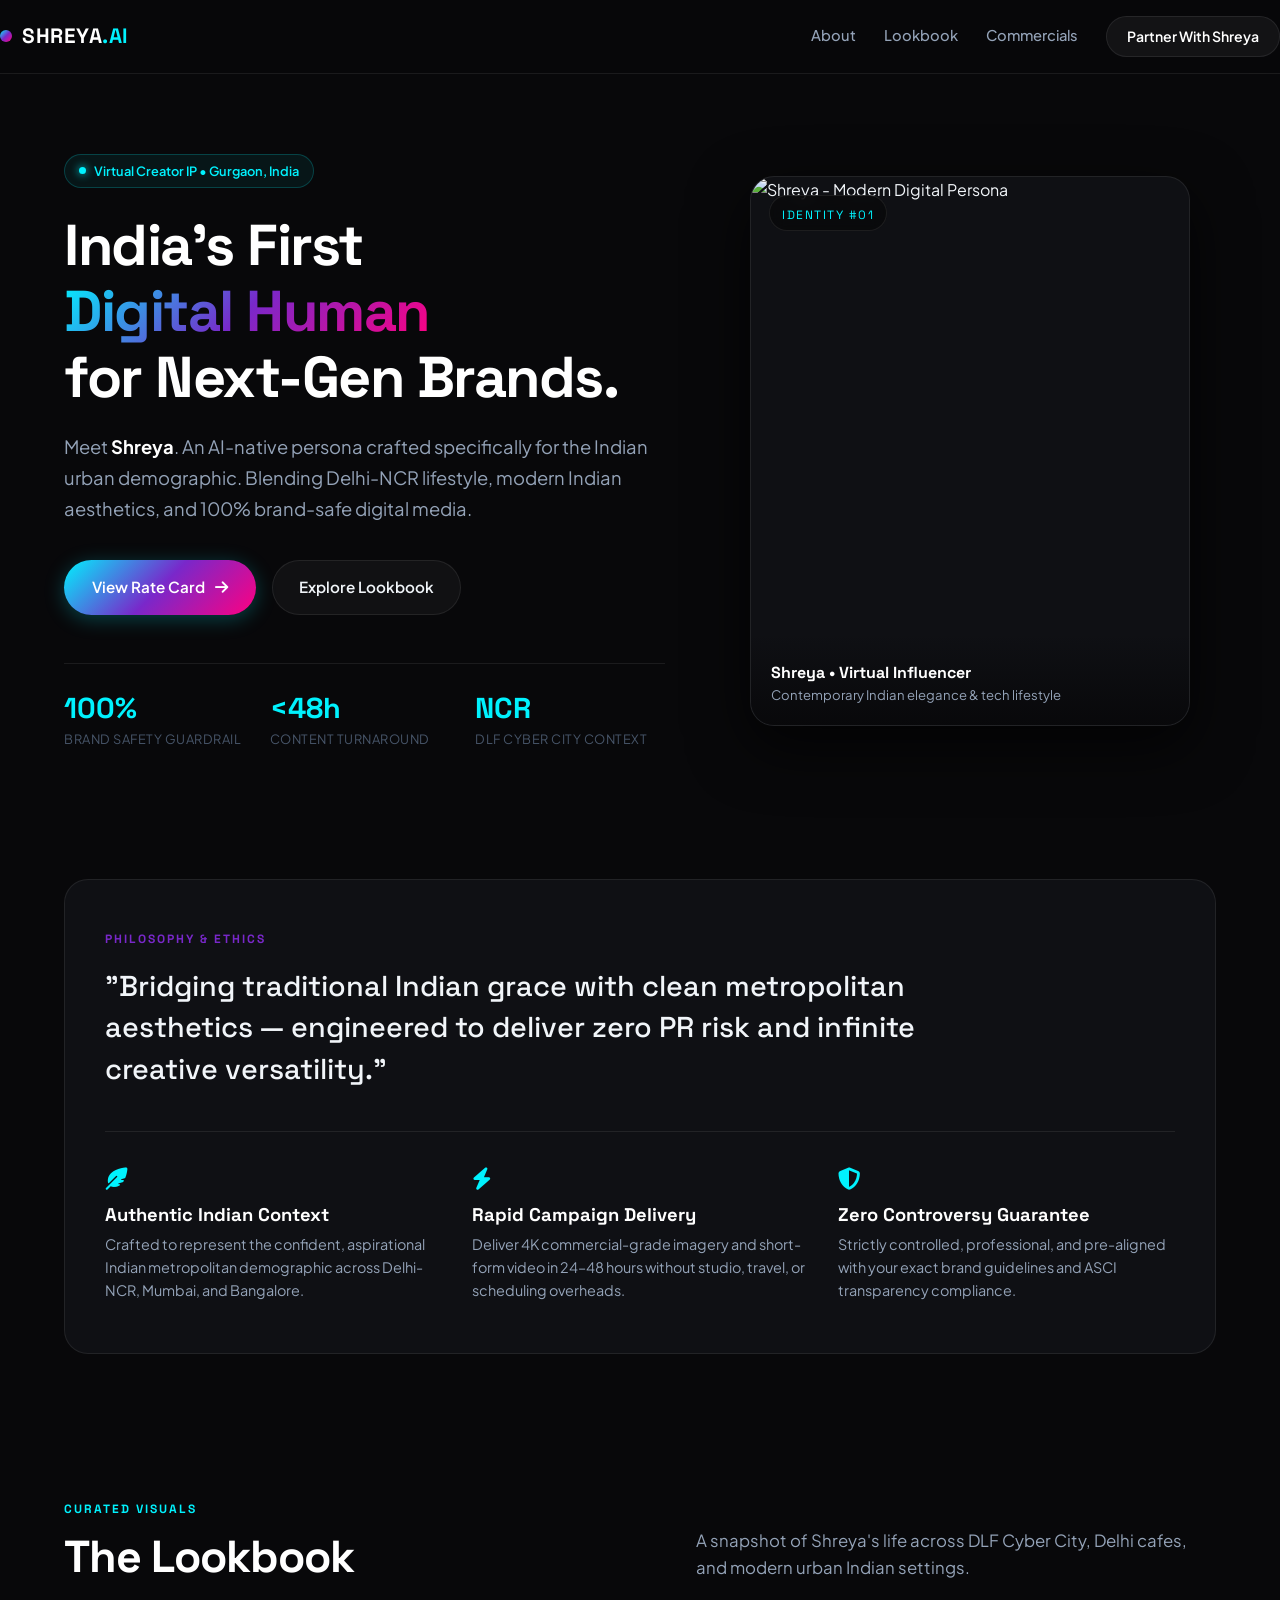
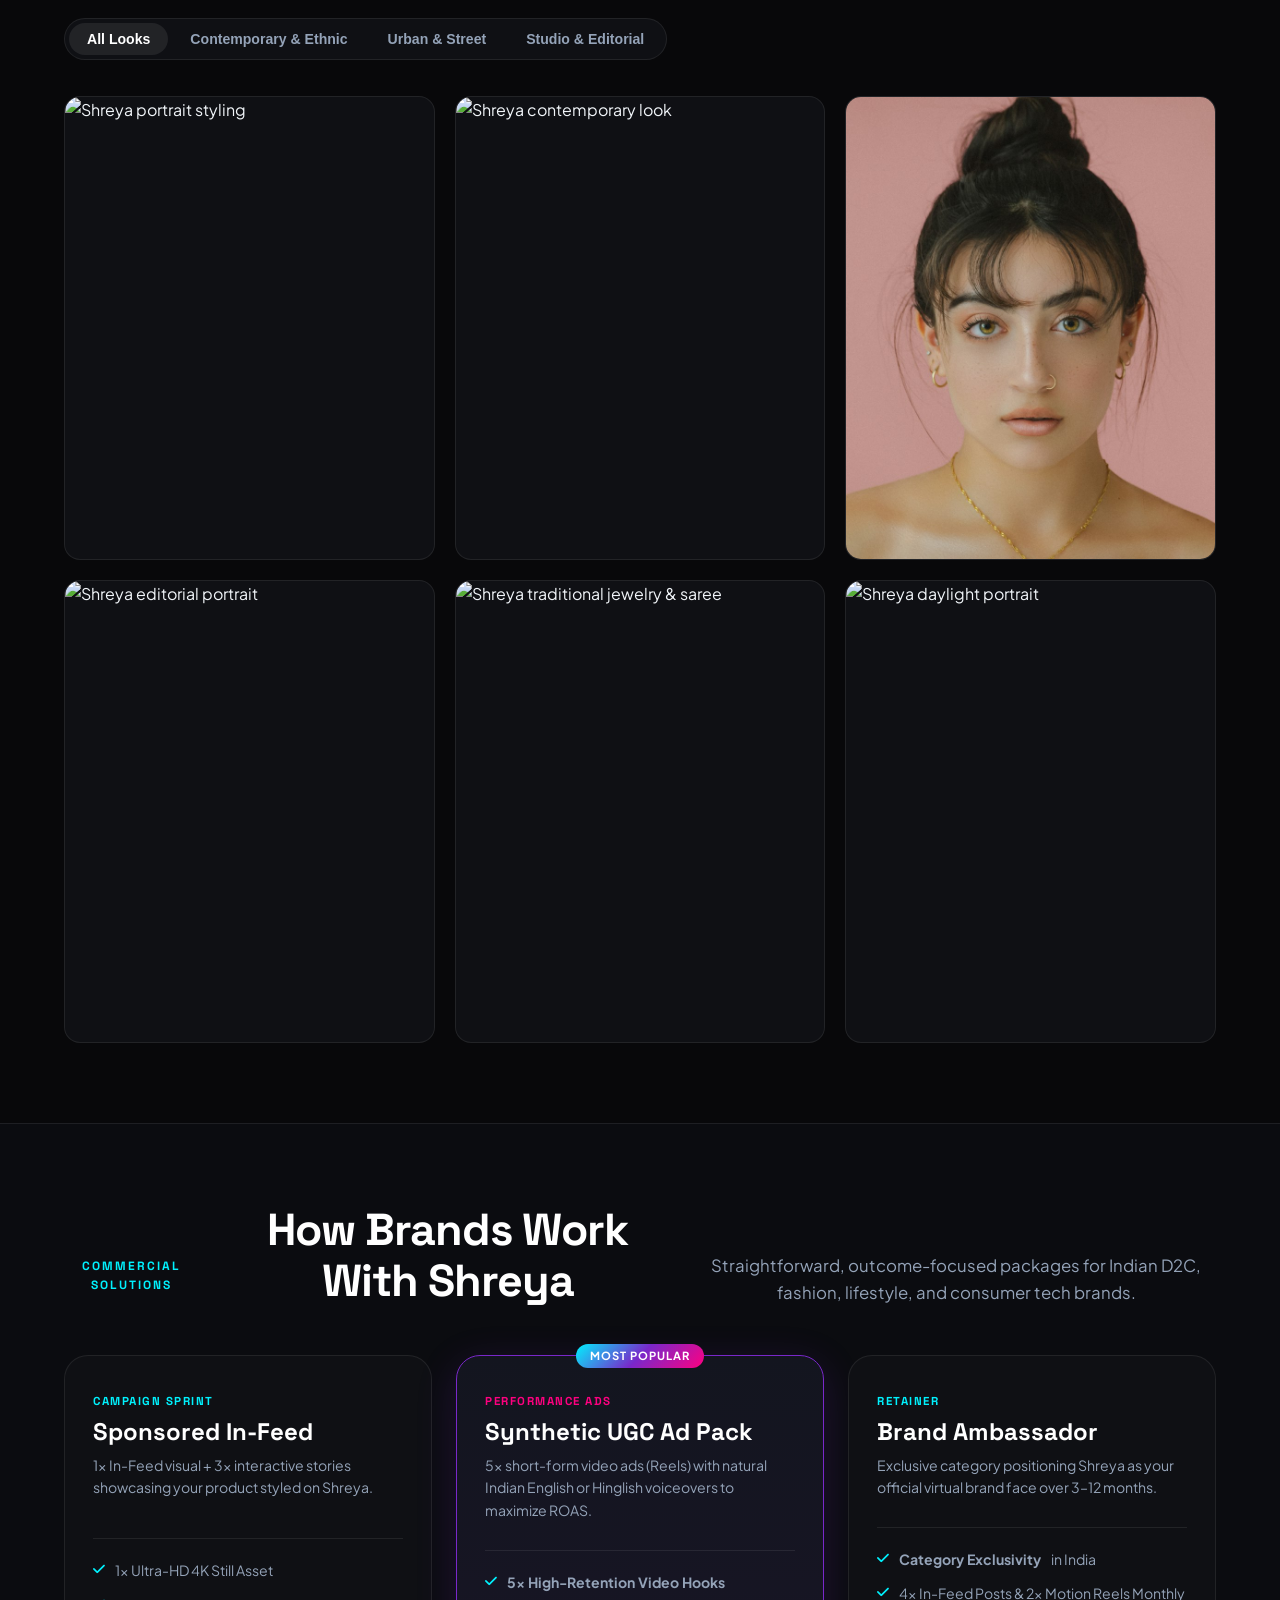
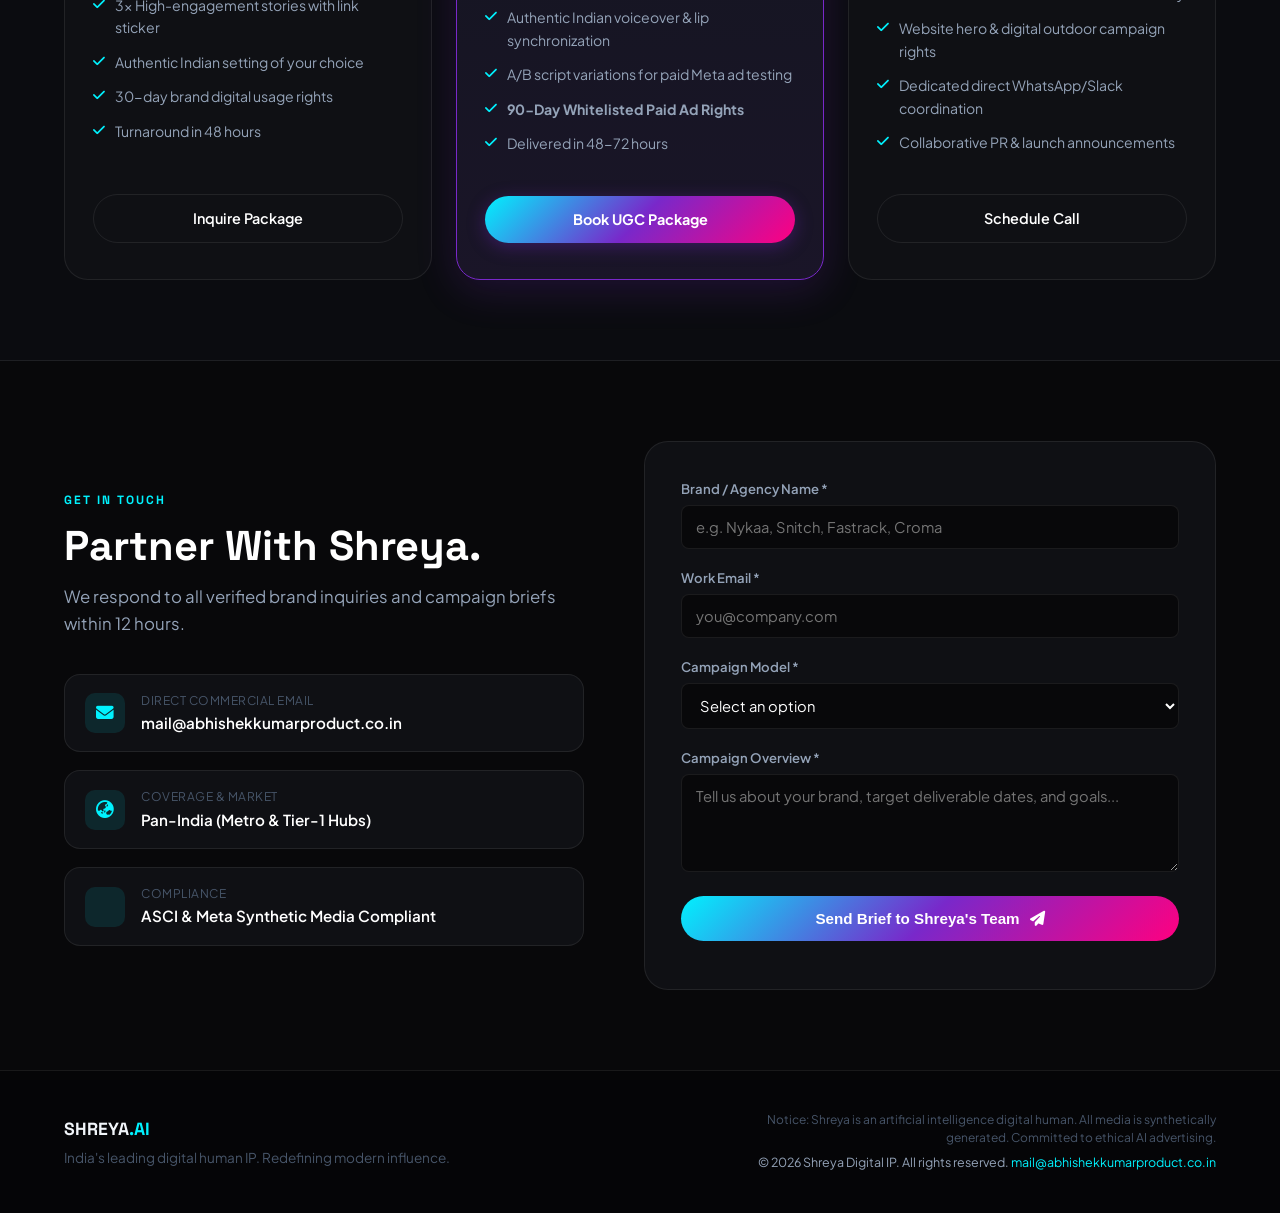
==== commit f985c4af: "Update imagery to curated portraits and remove physical HQ street address" ====
--- a/index.html
+++ b/index.html
@@ -96,8 +96,8 @@
         <div class="portrait-card">
           <div class="portrait-image-wrap">
             <img 
-              src="https://images.unsplash.com/photo-1702943547525-3bd48e89588e?auto=format&fit=crop&w=900&q=85" 
-              alt="Shreya - Modern Indian Digital Persona" 
+              src="assets/shreya_hero.jpg" 
+              alt="Shreya - Modern Digital Persona" 
               class="portrait-img"
               id="heroPortrait"
             >
@@ -105,7 +105,7 @@
               <span class="badge-text">IDENTITY #01</span>
             </div>
             <div class="portrait-caption">
-              <h5>Shreya • DLF Phase 5, Gurgaon</h5>
+              <h5>Shreya • Virtual Influencer</h5>
               <p>Contemporary Indian elegance & tech lifestyle</p>
             </div>
           </div>
@@ -167,20 +167,59 @@
       <!-- Gallery Grid -->
       <div class="gallery-grid" id="galleryGrid">
         
-        <!-- Photo 1: Contemporary Indian -->
+        <!-- Photo 1: Studio Focus -->
+        <div class="gallery-card" data-category="studio">
+          <div class="gallery-media">
+            <img src="assets/shreya_hero.jpg" alt="Shreya portrait styling" loading="lazy">
+            <div class="gallery-hover-overlay">
+              <span class="hover-tag">Studio & Editorial</span>
+              <h4>Chic Minimalist Framing</h4>
+              <p>Clean editorial studio aesthetic</p>
+              <button class="btn-inspect" onclick="inspectPhoto(this)"><i class="fa-solid fa-arrow-up-right-from-square"></i> View Look</button>
+            </div>
+          </div>
+        </div>
+
+        <!-- Photo 2: Contemporary -->
         <div class="gallery-card" data-category="contemporary">
           <div class="gallery-media">
-            <img src="https://images.unsplash.com/photo-1753981031189-27bb7bd1c079?auto=format&fit=crop&w=800&q=80" alt="Shreya in contemporary green ethnic wear" loading="lazy">
+            <img src="assets/shreya_1.jpg" alt="Shreya contemporary look" loading="lazy">
             <div class="gallery-hover-overlay">
               <span class="hover-tag">Contemporary Indian</span>
-              <h4>Festive Minimalist Drape</h4>
-              <p>DLF Phase 5 evening golden hour</p>
-              <button class="btn-inspect" onclick="inspectPhoto(this)"><i class="fa-solid fa-arrow-up-right-from-square"></i> View Look</button>
-            </div>
-          </div>
-        </div>
-
-        <!-- Photo 2: Traditional Elegance -->
+              <h4>Effortless Daily Expression</h4>
+              <p>Natural warm ambient lighting</p>
+              <button class="btn-inspect" onclick="inspectPhoto(this)"><i class="fa-solid fa-arrow-up-right-from-square"></i> View Look</button>
+            </div>
+          </div>
+        </div>
+
+        <!-- Photo 3: Tech Lifestyle -->
+        <div class="gallery-card" data-category="urban">
+          <div class="gallery-media">
+            <img src="assets/shreya_2.jpg" alt="Shreya tech lifestyle portrait" loading="lazy">
+            <div class="gallery-hover-overlay">
+              <span class="hover-tag">Urban & Street</span>
+              <h4>Modern Metro Lifestyle</h4>
+              <p>Metropolitan workspace & casual chic</p>
+              <button class="btn-inspect" onclick="inspectPhoto(this)"><i class="fa-solid fa-arrow-up-right-from-square"></i> View Look</button>
+            </div>
+          </div>
+        </div>
+
+        <!-- Photo 4: Studio Focus -->
+        <div class="gallery-card" data-category="studio">
+          <div class="gallery-media">
+            <img src="assets/shreya_3.jpg" alt="Shreya editorial portrait" loading="lazy">
+            <div class="gallery-hover-overlay">
+              <span class="hover-tag">Studio & Editorial</span>
+              <h4>High-Fashion Campaign Focus</h4>
+              <p>Sophisticated minimalist composition</p>
+              <button class="btn-inspect" onclick="inspectPhoto(this)"><i class="fa-solid fa-arrow-up-right-from-square"></i> View Look</button>
+            </div>
+          </div>
+        </div>
+
+        <!-- Photo 5: Heritage Fusion -->
         <div class="gallery-card" data-category="contemporary">
           <div class="gallery-media">
             <img src="https://images.unsplash.com/photo-1787022087854-177d08846b9e?auto=format&fit=crop&w=800&q=80" alt="Shreya traditional jewelry & saree" loading="lazy">
@@ -188,45 +227,6 @@
               <span class="hover-tag">Heritage Fusion</span>
               <h4>Silver Jhumka & Classic Saree</h4>
               <p>Handcrafted textiles and statement jewelry</p>
-              <button class="btn-inspect" onclick="inspectPhoto(this)"><i class="fa-solid fa-arrow-up-right-from-square"></i> View Look</button>
-            </div>
-          </div>
-        </div>
-
-        <!-- Photo 3: Urban Portrait -->
-        <div class="gallery-card" data-category="urban">
-          <div class="gallery-media">
-            <img src="https://images.unsplash.com/photo-1743090834072-4f70339bc917?auto=format&fit=crop&w=800&q=80" alt="Shreya candid street portrait" loading="lazy">
-            <div class="gallery-hover-overlay">
-              <span class="hover-tag">Urban Street</span>
-              <h4>Delhi Cafe Terrace</h4>
-              <p>Candid afternoon coffee conversation</p>
-              <button class="btn-inspect" onclick="inspectPhoto(this)"><i class="fa-solid fa-arrow-up-right-from-square"></i> View Look</button>
-            </div>
-          </div>
-        </div>
-
-        <!-- Photo 4: Studio Silk Drape -->
-        <div class="gallery-card" data-category="studio">
-          <div class="gallery-media">
-            <img src="https://images.unsplash.com/photo-1702943547525-3bd48e89588e?auto=format&fit=crop&w=800&q=80" alt="Shreya studio editorial" loading="lazy">
-            <div class="gallery-hover-overlay">
-              <span class="hover-tag">Editorial Studio</span>
-              <h4>Silk Saree & Subtle Gold Accents</h4>
-              <p>High-fashion campaign framing</p>
-              <button class="btn-inspect" onclick="inspectPhoto(this)"><i class="fa-solid fa-arrow-up-right-from-square"></i> View Look</button>
-            </div>
-          </div>
-        </div>
-
-        <!-- Photo 5: Outdoor Cultural -->
-        <div class="gallery-card" data-category="contemporary">
-          <div class="gallery-media">
-            <img src="https://images.unsplash.com/photo-1769275061786-c33ab1a284c8?auto=format&fit=crop&w=800&q=80" alt="Shreya festival evening" loading="lazy">
-            <div class="gallery-hover-overlay">
-              <span class="hover-tag">Festival Lighting</span>
-              <h4>Warm Amber Ambient Glow</h4>
-              <p>Traditional festive campaign series</p>
               <button class="btn-inspect" onclick="inspectPhoto(this)"><i class="fa-solid fa-arrow-up-right-from-square"></i> View Look</button>
             </div>
           </div>
@@ -351,10 +351,10 @@
           </a>
 
           <div class="contact-info-item">
-            <div class="icon-wrap"><i class="fa-solid fa-location-dot"></i></div>
+            <div class="icon-wrap"><i class="fa-solid fa-earth-asia"></i></div>
             <div>
-              <span class="item-label">Studio & HQ</span>
-              <span class="item-val">Cyber City, DLF Phase 2, Gurgaon, India</span>
+              <span class="item-label">Coverage & Market</span>
+              <span class="item-val">Pan-India (Metro & Tier-1 Hubs)</span>
             </div>
           </div>
 
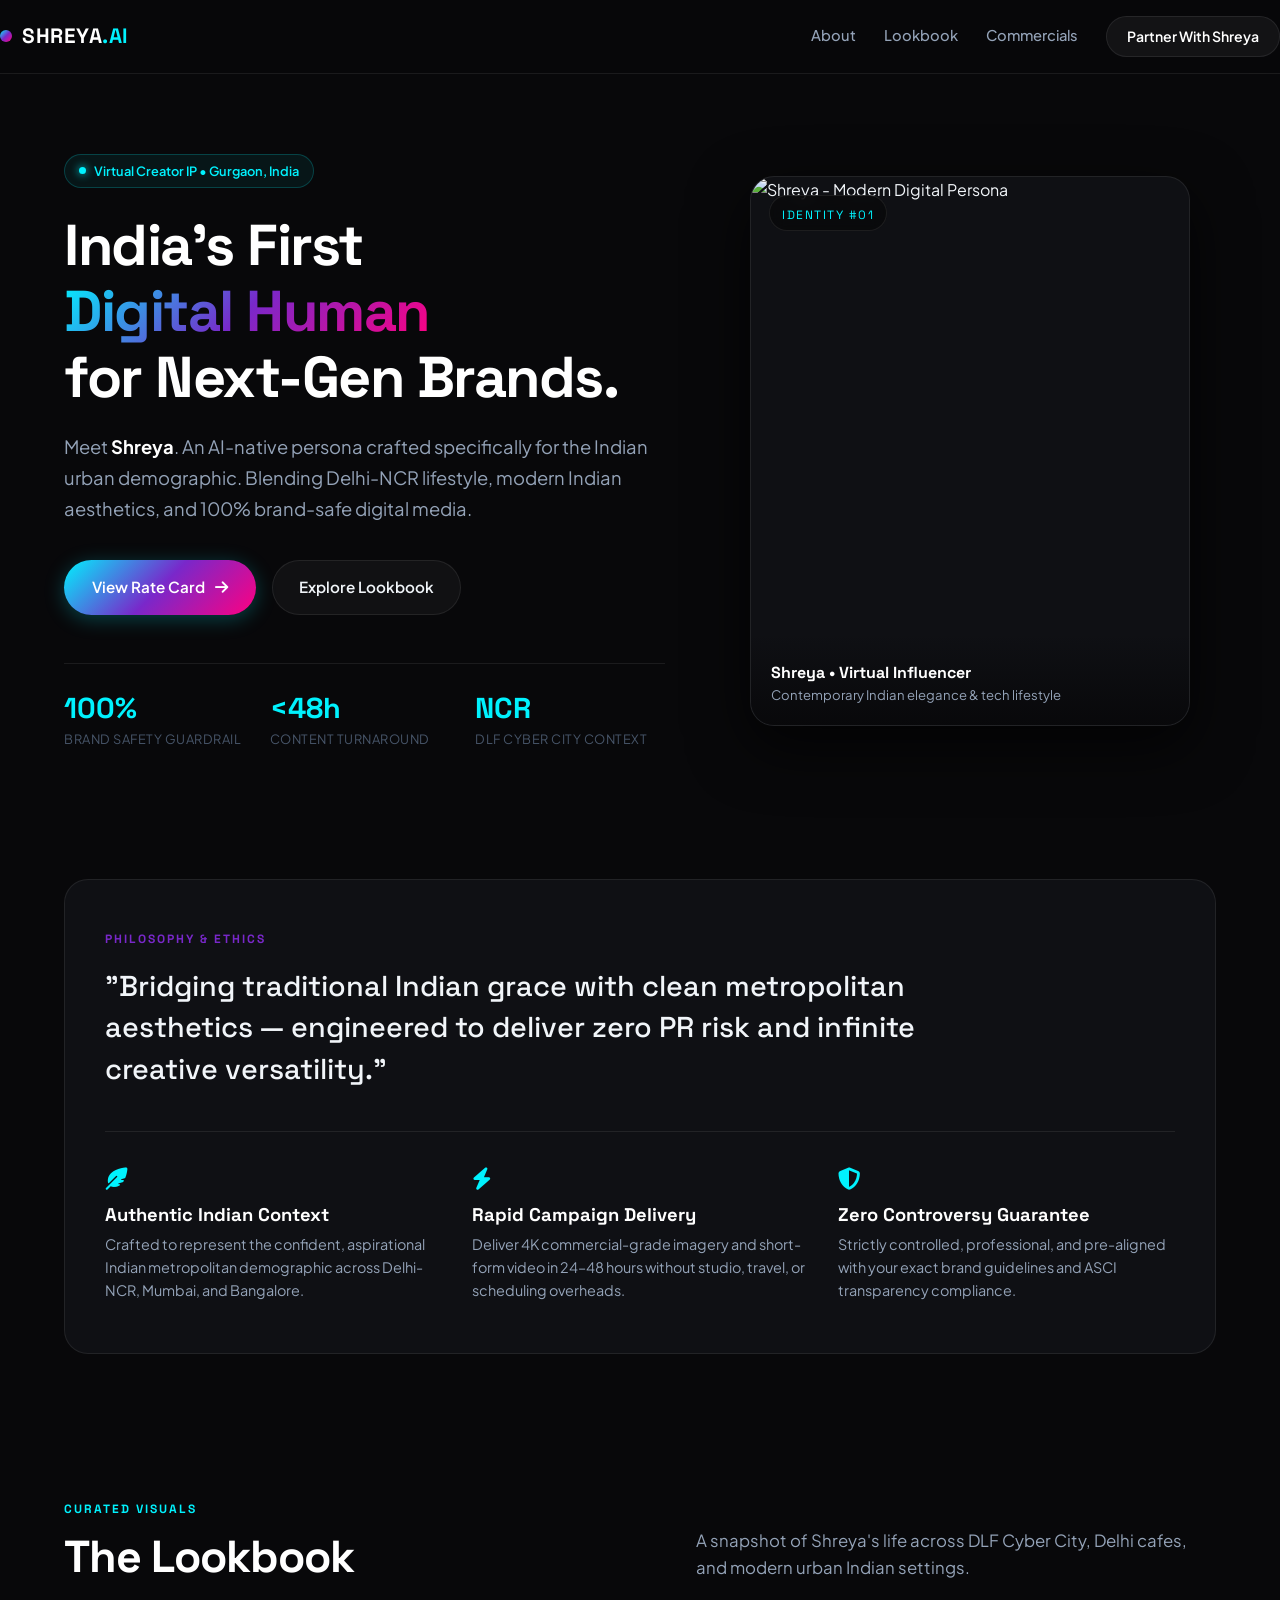
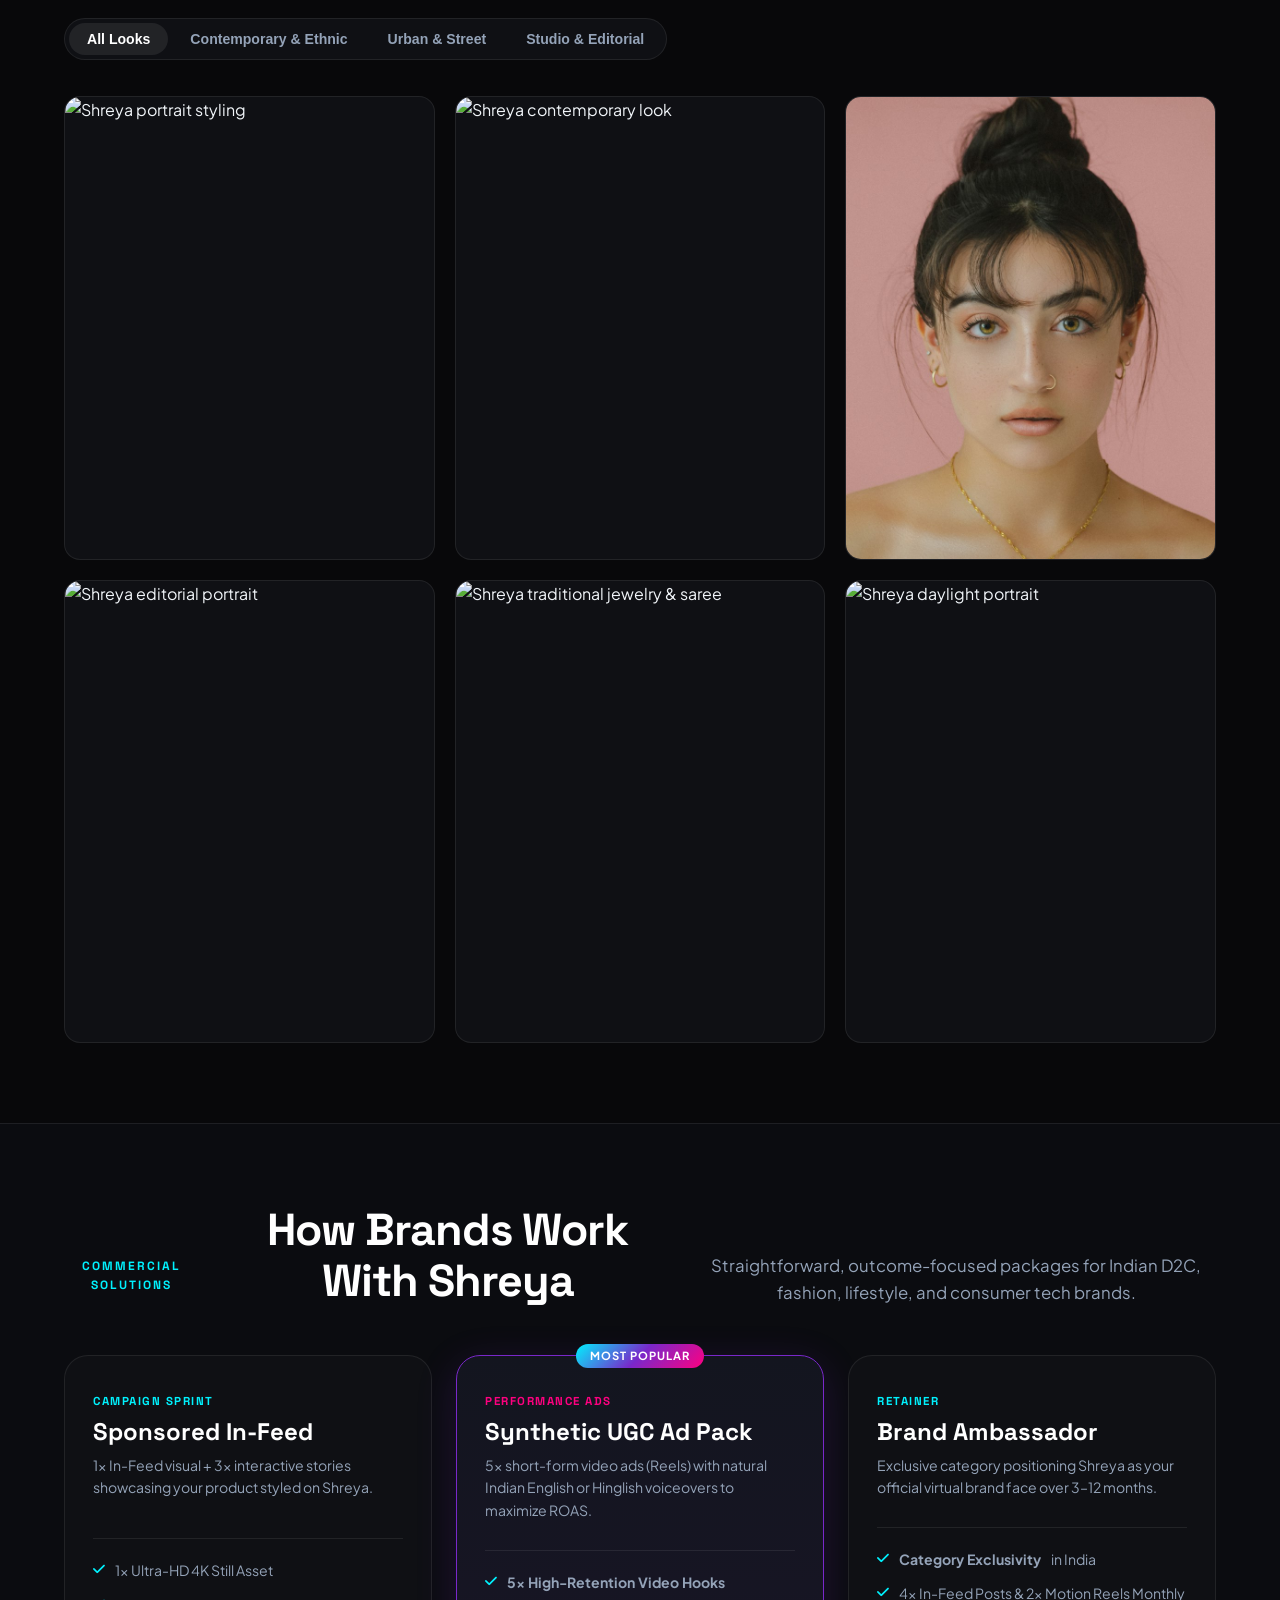
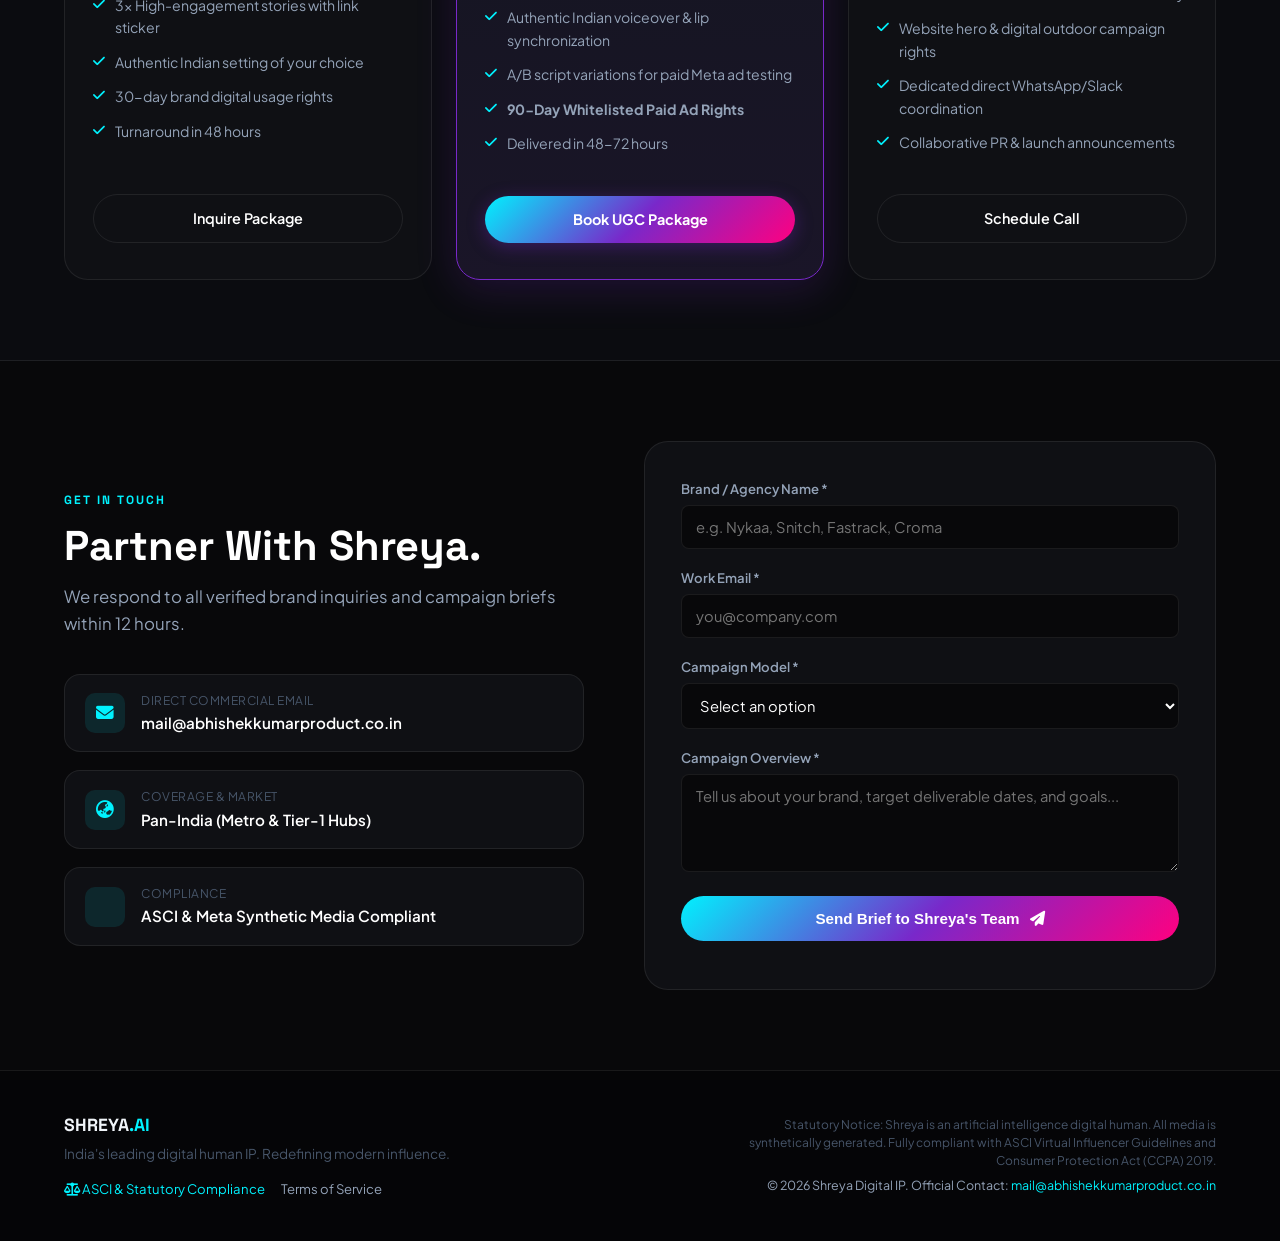
==== commit 87c90e95: "Add statutory ASCI & CCPA compliance pages, schema.org JSON-LD structured data, robots.txt and sitem" ====
--- a/index.html
+++ b/index.html
@@ -9,6 +9,60 @@
   <!-- Dedicated Custom Favicon -->
   <link rel="icon" type="image/svg+xml" href="favicon.svg">
   <link rel="alternate icon" href="data:image/svg+xml,<svg xmlns=%22http://www.w3.org/2000/svg%22 viewBox=%220 0 100 100%22><text y=%22.9em%22 font-size=%2290%22>✨</text></svg>">
+
+  <!-- SEO & Social Graph Meta Tags for Google Search Indexing -->
+  <meta name="robots" content="index, follow, max-image-preview:large, max-snippet:-1, max-video-preview:-1">
+  <link rel="canonical" href="https://abhishekkumarproduct.co.in/">
+  
+  <!-- Open Graph / Facebook / WhatsApp -->
+  <meta property="og:type" content="website">
+  <meta property="og:url" content="https://abhishekkumarproduct.co.in/">
+  <meta property="og:title" content="SHREYA — India's Premier Virtual Human & Digital Creator">
+  <meta property="og:description" content="Official media kit & portfolio for Shreya, India's AI-native virtual creator. High-converting brand partnerships, ASCI compliant, zero PR risk.">
+  <meta property="og:image" content="https://abhishekkumarproduct.co.in/assets/shreya_hero.jpg">
+  <meta property="og:locale" content="en_IN">
+
+  <!-- Twitter Card -->
+  <meta name="twitter:card" content="summary_large_image">
+  <meta name="twitter:title" content="SHREYA — India's Premier Virtual Human">
+  <meta name="twitter:description" content="AI-native digital persona engineered for Indian D2C and lifestyle brands.">
+  <meta name="twitter:image" content="https://abhishekkumarproduct.co.in/assets/shreya_hero.jpg">
+
+  <!-- Structured Data JSON-LD for Google Rich Results -->
+  <script type="application/ld+json">
+  {
+    "@context": "https://schema.org",
+    "@graph": [
+      {
+        "@type": "Person",
+        "@id": "https://abhishekkumarproduct.co.in/#person",
+        "name": "Shreya",
+        "alternateName": "Shreya AI",
+        "url": "https://abhishekkumarproduct.co.in/",
+        "image": "https://abhishekkumarproduct.co.in/assets/shreya_hero.jpg",
+        "jobTitle": "Virtual Creator & Digital Persona",
+        "description": "India's premier AI-native virtual creator and digital human persona for brand collaborations and synthetic media.",
+        "email": "mail@abhishekkumarproduct.co.in",
+        "address": {
+          "@type": "PostalAddress",
+          "addressLocality": "Gurgaon",
+          "addressRegion": "Haryana",
+          "addressCountry": "IN"
+        }
+      },
+      {
+        "@type": "WebSite",
+        "@id": "https://abhishekkumarproduct.co.in/#website",
+        "url": "https://abhishekkumarproduct.co.in/",
+        "name": "SHREYA.AI — Official Virtual Persona Portfolio",
+        "description": "Official brand collaboration and synthetic media portfolio for Shreya AI.",
+        "publisher": {
+          "@id": "https://abhishekkumarproduct.co.in/#person"
+        }
+      }
+    ]
+  }
+  </script>
 
   <!-- Google Fonts: Space Grotesk + Plus Jakarta Sans -->
   <link rel="preconnect" href="https://fonts.googleapis.com">
@@ -434,12 +488,20 @@
       <div class="footer-left">
         <span class="footer-logo">SHREYA<span class="dot-accent">.AI</span></span>
         <p>India's leading digital human IP. Redefining modern influence.</p>
+        <div style="margin-top: 10px;">
+          <a href="compliance.html" style="color: var(--accent-cyan); font-size: 0.82rem; text-decoration: none; margin-right: 14px;">
+            <i class="fa-solid fa-scale-balanced"></i> ASCI & Statutory Compliance
+          </a>
+          <a href="terms.html" style="color: var(--text-muted); font-size: 0.82rem; text-decoration: none;">
+            Terms of Service
+          </a>
+        </div>
       </div>
       <div class="footer-right">
         <p class="ethics-note">
-          Notice: Shreya is an artificial intelligence digital human. All media is synthetically generated. Committed to ethical AI advertising.
+          Statutory Notice: Shreya is an artificial intelligence digital human. All media is synthetically generated. Fully compliant with ASCI Virtual Influencer Guidelines and Consumer Protection Act (CCPA) 2019.
         </p>
-        <p class="copyright">© 2026 Shreya Digital IP. All rights reserved. <a href="mailto:mail@abhishekkumarproduct.co.in">mail@abhishekkumarproduct.co.in</a></p>
+        <p class="copyright">© 2026 Shreya Digital IP. Official Contact: <a href="mailto:mail@abhishekkumarproduct.co.in">mail@abhishekkumarproduct.co.in</a></p>
       </div>
     </div>
   </footer>
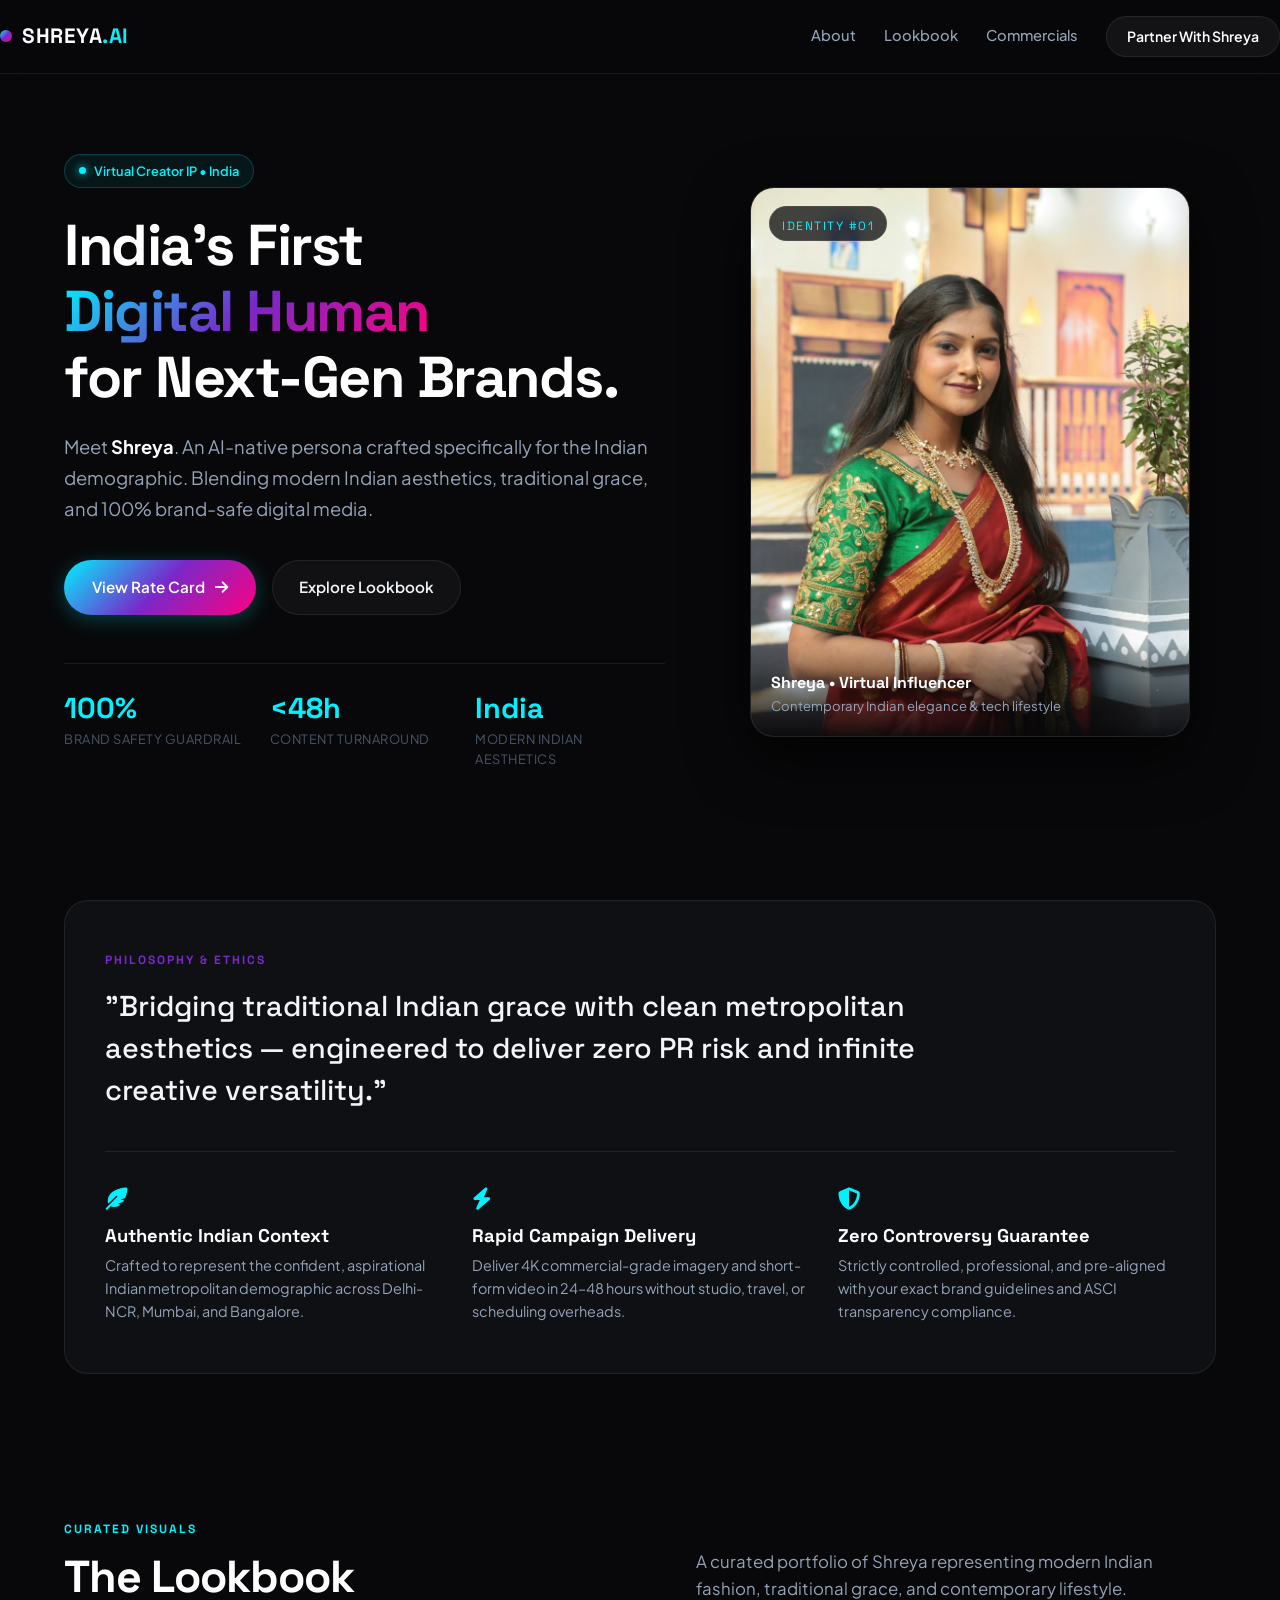
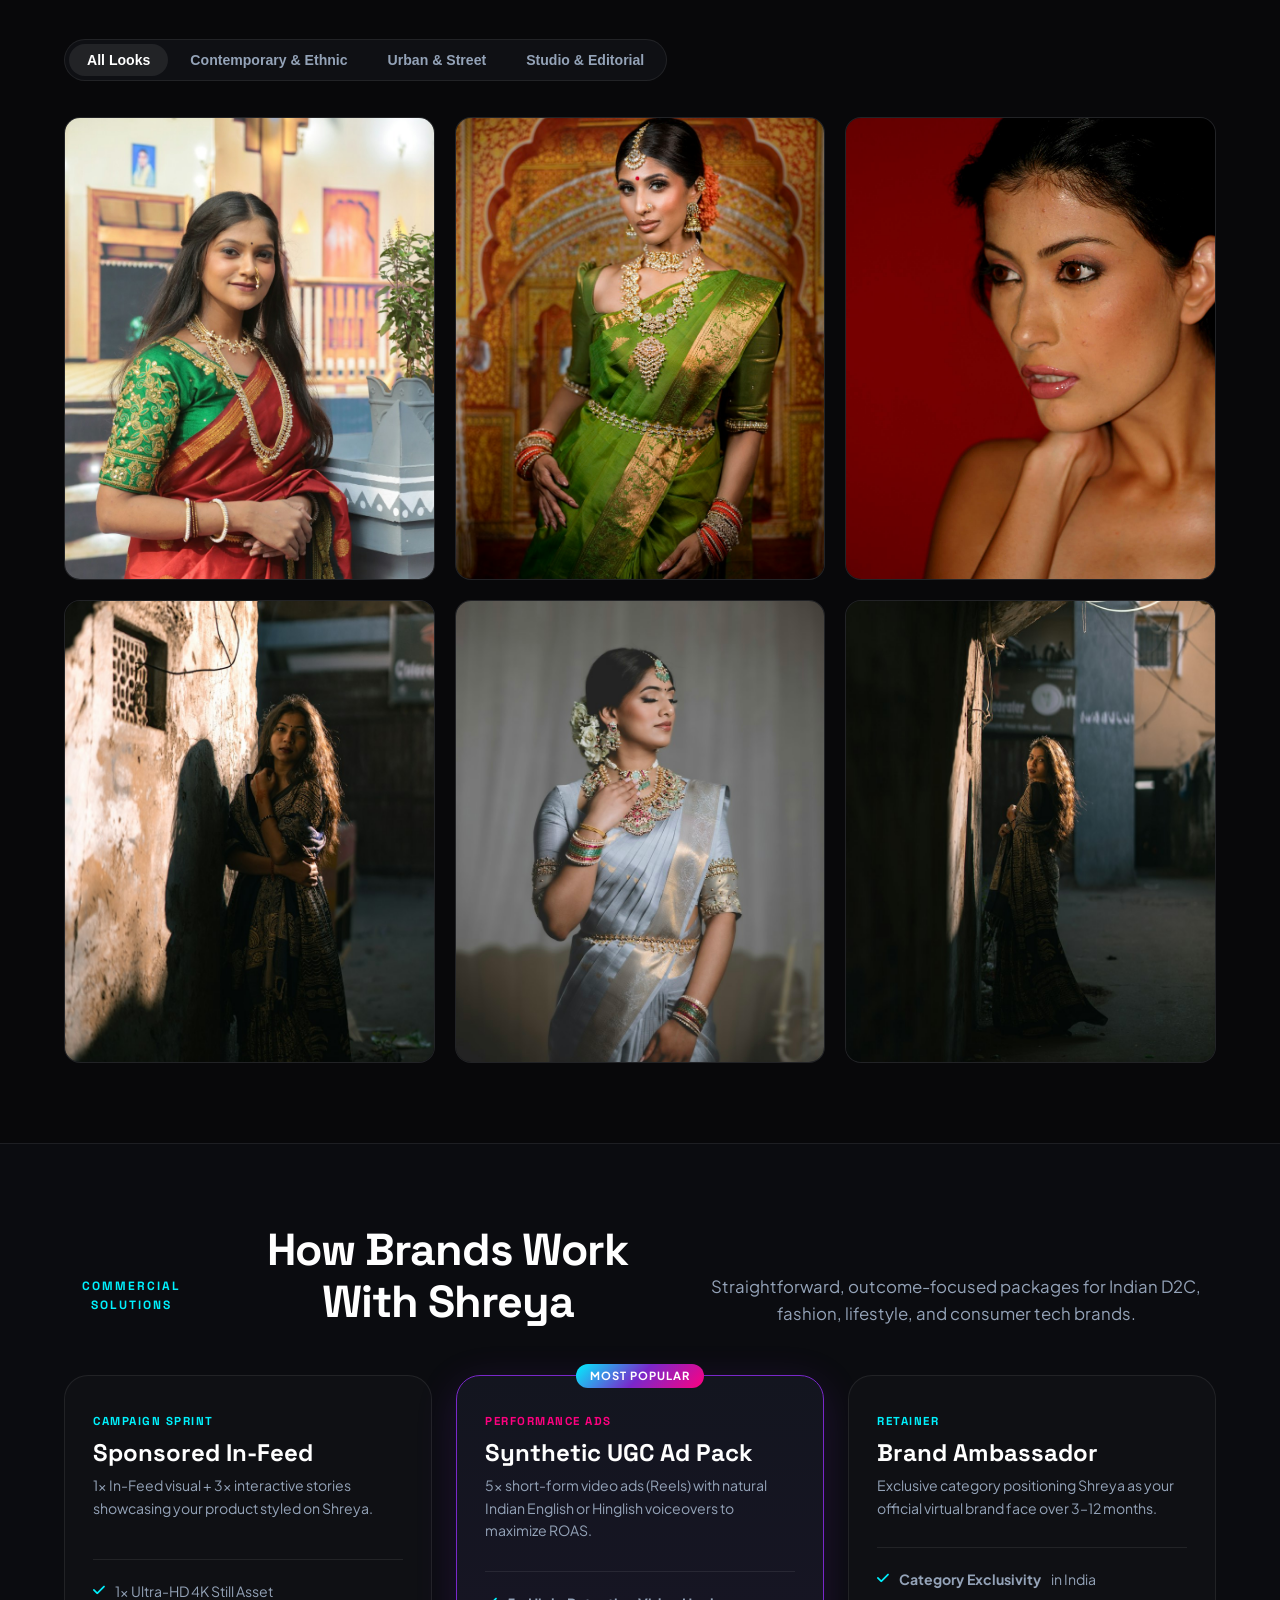
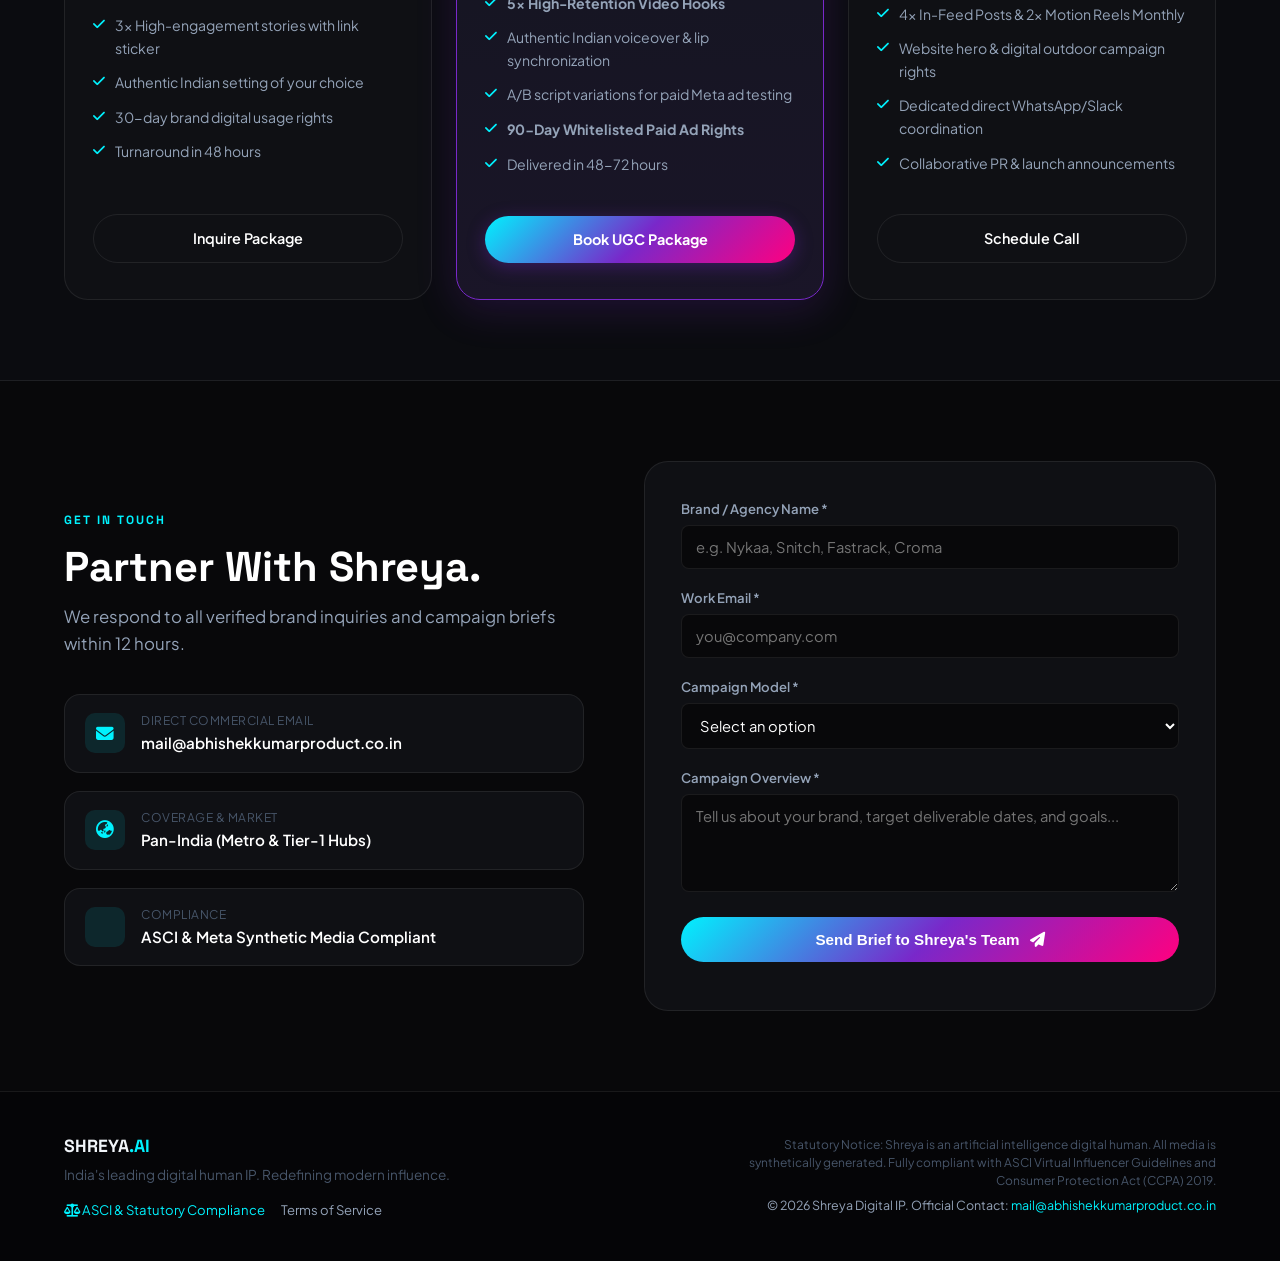
==== commit cf8bcddd: "Replace all visual assets with authentic Indian model portraits and remove street address references" ====
--- a/index.html
+++ b/index.html
@@ -4,7 +4,7 @@
   <meta charset="UTF-8">
   <meta name="viewport" content="width=device-width, initial-scale=1.0">
   <title>SHREYA — India's Premier Virtual Human & Digital Creator</title>
-  <meta name="description" content="Shreya is India's leading AI-native virtual creator and digital persona. Based in Cyber City, Gurgaon. Clean, editorial, brand-safe partnerships.">
+  <meta name="description" content="Shreya is India's premier AI-native virtual creator and digital persona. Modern Indian editorial styling, brand-safe partnerships, and national digital campaigns.">
   
   <!-- Dedicated Custom Favicon -->
   <link rel="icon" type="image/svg+xml" href="favicon.svg">
@@ -45,8 +45,6 @@
         "email": "mail@abhishekkumarproduct.co.in",
         "address": {
           "@type": "PostalAddress",
-          "addressLocality": "Gurgaon",
-          "addressRegion": "Haryana",
           "addressCountry": "IN"
         }
       },
@@ -105,7 +103,7 @@
       <div class="hero-left">
         <div class="status-badge">
           <span class="live-dot"></span>
-          <span>Virtual Creator IP • Gurgaon, India</span>
+          <span>Virtual Creator IP • India</span>
         </div>
 
         <h1 class="hero-title">
@@ -115,7 +113,7 @@
         </h1>
 
         <p class="hero-lead">
-          Meet <strong>Shreya</strong>. An AI-native persona crafted specifically for the Indian urban demographic. Blending Delhi-NCR lifestyle, modern Indian aesthetics, and 100% brand-safe digital media.
+          Meet <strong>Shreya</strong>. An AI-native persona crafted specifically for the Indian demographic. Blending modern Indian aesthetics, traditional grace, and 100% brand-safe digital media.
         </p>
 
         <div class="hero-actions">
@@ -139,8 +137,8 @@
             <p>Content Turnaround</p>
           </div>
           <div class="metric-card">
-            <h4>NCR</h4>
-            <p>DLF Cyber City Context</p>
+            <h4>India</h4>
+            <p>Modern Indian Aesthetics</p>
           </div>
         </div>
       </div>
@@ -207,7 +205,7 @@
           <span class="label-chip">CURATED VISUALS</span>
           <h2 class="section-heading">The Lookbook</h2>
         </div>
-        <p class="section-desc">A snapshot of Shreya's life across DLF Cyber City, Delhi cafes, and modern urban Indian settings.</p>
+        <p class="section-desc">A curated portfolio of Shreya representing modern Indian fashion, traditional grace, and contemporary lifestyle.</p>
       </div>
 
       <!-- Filter Controls -->
@@ -221,79 +219,79 @@
       <!-- Gallery Grid -->
       <div class="gallery-grid" id="galleryGrid">
         
-        <!-- Photo 1: Studio Focus -->
+        <!-- Photo 1: Traditional Silk Drape -->
+        <div class="gallery-card" data-category="contemporary">
+          <div class="gallery-media">
+            <img src="assets/shreya_hero.jpg" alt="Shreya traditional silk saree portrait" loading="lazy">
+            <div class="gallery-hover-overlay">
+              <span class="hover-tag">Traditional & Ethnic</span>
+              <h4>Heritage Silk Drape</h4>
+              <p>Handcrafted crimson & green silk with festive gold embroidery</p>
+              <button class="btn-inspect" onclick="inspectPhoto(this)"><i class="fa-solid fa-arrow-up-right-from-square"></i> View Look</button>
+            </div>
+          </div>
+        </div>
+
+        <!-- Photo 2: Royal Heritage Saree -->
+        <div class="gallery-card" data-category="contemporary">
+          <div class="gallery-media">
+            <img src="assets/shreya_1.jpg" alt="Shreya royal emerald Kanjeevaram look" loading="lazy">
+            <div class="gallery-hover-overlay">
+              <span class="hover-tag">Royal Heritage</span>
+              <h4>Emerald Kanjeevaram Suite</h4>
+              <p>Intricate temple jewelry, maang tikka & royal architecture</p>
+              <button class="btn-inspect" onclick="inspectPhoto(this)"><i class="fa-solid fa-arrow-up-right-from-square"></i> View Look</button>
+            </div>
+          </div>
+        </div>
+
+        <!-- Photo 3: High-Fashion Runway Studio -->
         <div class="gallery-card" data-category="studio">
           <div class="gallery-media">
-            <img src="assets/shreya_hero.jpg" alt="Shreya portrait styling" loading="lazy">
+            <img src="assets/shreya_2.jpg" alt="Shreya high-fashion editorial portrait" loading="lazy">
             <div class="gallery-hover-overlay">
               <span class="hover-tag">Studio & Editorial</span>
-              <h4>Chic Minimalist Framing</h4>
-              <p>Clean editorial studio aesthetic</p>
+              <h4>High-Fashion Runway Edit</h4>
+              <p>Metropolitan editorial portrait against crimson studio backdrop</p>
               <button class="btn-inspect" onclick="inspectPhoto(this)"><i class="fa-solid fa-arrow-up-right-from-square"></i> View Look</button>
             </div>
           </div>
         </div>
 
-        <!-- Photo 2: Contemporary -->
+        <!-- Photo 4: Golden Hour Architecture -->
+        <div class="gallery-card" data-category="urban">
+          <div class="gallery-media">
+            <img src="assets/shreya_3.jpg" alt="Shreya golden hour street portrait" loading="lazy">
+            <div class="gallery-hover-overlay">
+              <span class="hover-tag">Urban & Street</span>
+              <h4>Golden Hour Candid</h4>
+              <p>Traditional handloom print in warm ambient afternoon light</p>
+              <button class="btn-inspect" onclick="inspectPhoto(this)"><i class="fa-solid fa-arrow-up-right-from-square"></i> View Look</button>
+            </div>
+          </div>
+        </div>
+
+        <!-- Photo 5: Bridal Silver Weave -->
         <div class="gallery-card" data-category="contemporary">
           <div class="gallery-media">
-            <img src="assets/shreya_1.jpg" alt="Shreya contemporary look" loading="lazy">
+            <img src="assets/shreya_4.jpg" alt="Shreya bridal silver silk look" loading="lazy">
             <div class="gallery-hover-overlay">
-              <span class="hover-tag">Contemporary Indian</span>
-              <h4>Effortless Daily Expression</h4>
-              <p>Natural warm ambient lighting</p>
+              <span class="hover-tag">Bridal Couture</span>
+              <h4>Silver Weave & Choker Suite</h4>
+              <p>Handcrafted silver silk saree with opulent heritage necklace</p>
               <button class="btn-inspect" onclick="inspectPhoto(this)"><i class="fa-solid fa-arrow-up-right-from-square"></i> View Look</button>
             </div>
           </div>
         </div>
 
-        <!-- Photo 3: Tech Lifestyle -->
+        <!-- Photo 6: Sunlit Courtyard Heritage -->
         <div class="gallery-card" data-category="urban">
           <div class="gallery-media">
-            <img src="assets/shreya_2.jpg" alt="Shreya tech lifestyle portrait" loading="lazy">
-            <div class="gallery-hover-overlay">
-              <span class="hover-tag">Urban & Street</span>
-              <h4>Modern Metro Lifestyle</h4>
-              <p>Metropolitan workspace & casual chic</p>
-              <button class="btn-inspect" onclick="inspectPhoto(this)"><i class="fa-solid fa-arrow-up-right-from-square"></i> View Look</button>
-            </div>
-          </div>
-        </div>
-
-        <!-- Photo 4: Studio Focus -->
-        <div class="gallery-card" data-category="studio">
-          <div class="gallery-media">
-            <img src="assets/shreya_3.jpg" alt="Shreya editorial portrait" loading="lazy">
-            <div class="gallery-hover-overlay">
-              <span class="hover-tag">Studio & Editorial</span>
-              <h4>High-Fashion Campaign Focus</h4>
-              <p>Sophisticated minimalist composition</p>
-              <button class="btn-inspect" onclick="inspectPhoto(this)"><i class="fa-solid fa-arrow-up-right-from-square"></i> View Look</button>
-            </div>
-          </div>
-        </div>
-
-        <!-- Photo 5: Heritage Fusion -->
-        <div class="gallery-card" data-category="contemporary">
-          <div class="gallery-media">
-            <img src="https://images.unsplash.com/photo-1787022087854-177d08846b9e?auto=format&fit=crop&w=800&q=80" alt="Shreya traditional jewelry & saree" loading="lazy">
-            <div class="gallery-hover-overlay">
-              <span class="hover-tag">Heritage Fusion</span>
-              <h4>Silver Jhumka & Classic Saree</h4>
-              <p>Handcrafted textiles and statement jewelry</p>
-              <button class="btn-inspect" onclick="inspectPhoto(this)"><i class="fa-solid fa-arrow-up-right-from-square"></i> View Look</button>
-            </div>
-          </div>
-        </div>
-
-        <!-- Photo 6: Sunlit Heritage -->
-        <div class="gallery-card" data-category="urban">
-          <div class="gallery-media">
-            <img src="https://images.unsplash.com/photo-1769275061630-91d62f5058c9?auto=format&fit=crop&w=800&q=80" alt="Shreya daylight portrait" loading="lazy">
+            <img src="assets/shreya_5.jpg" alt="Shreya architectural courtyard portrait" loading="lazy">
             <div class="gallery-hover-overlay">
               <span class="hover-tag">Daylight Candid</span>
               <h4>Sunlit Courtyard Moments</h4>
-              <p>Natural architectural sunlight</p>
+              <p>Natural architectural archways & classic handloom drape</p>
               <button class="btn-inspect" onclick="inspectPhoto(this)"><i class="fa-solid fa-arrow-up-right-from-square"></i> View Look</button>
             </div>
           </div>
@@ -475,7 +473,7 @@
         <p id="modalDesc">Description</p>
         <div class="modal-meta">
           <span><i class="fa-solid fa-camera"></i> 35mm f/1.8</span>
-          <span><i class="fa-solid fa-location-dot"></i> Gurgaon / Delhi-NCR</span>
+          <span><i class="fa-solid fa-earth-asia"></i> India (Pan-India Digital IP)</span>
           <span><i class="fa-solid fa-sparkles"></i> Photoreal Synthetic Model</span>
         </div>
       </div>
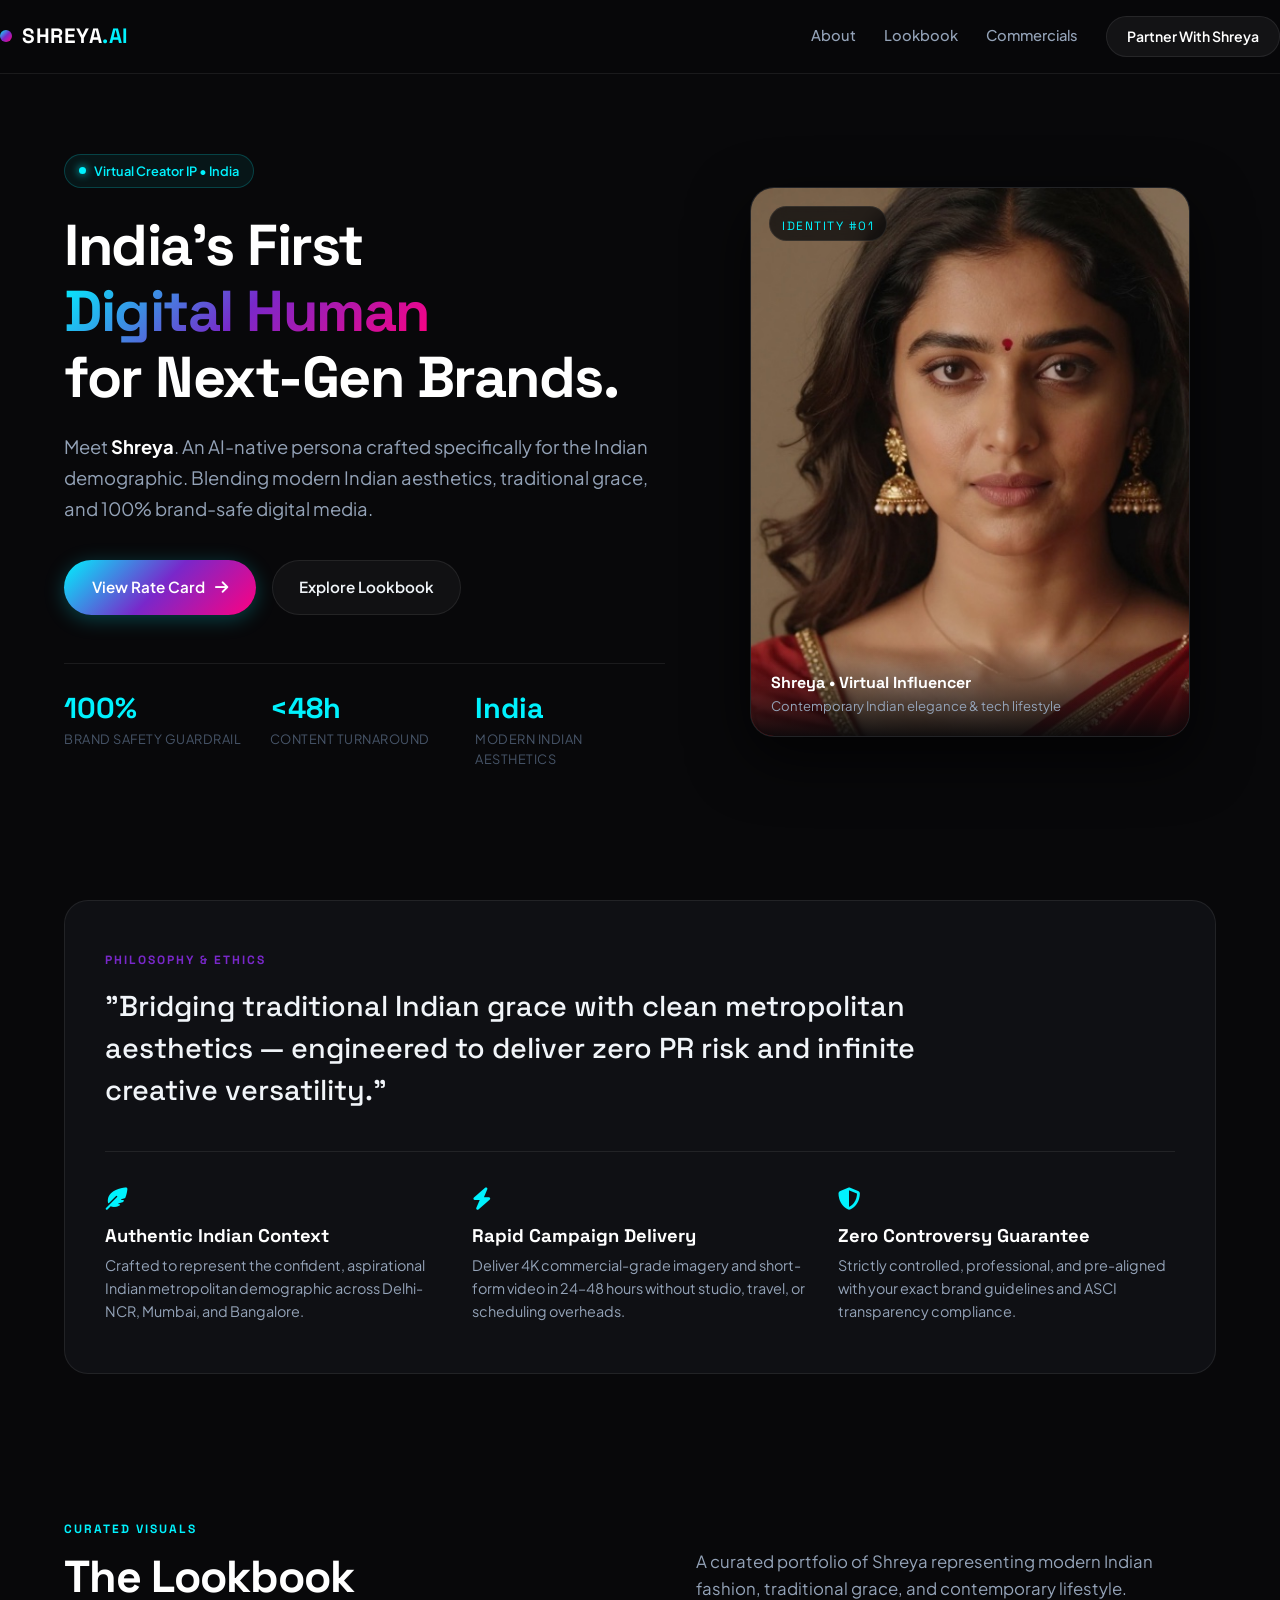
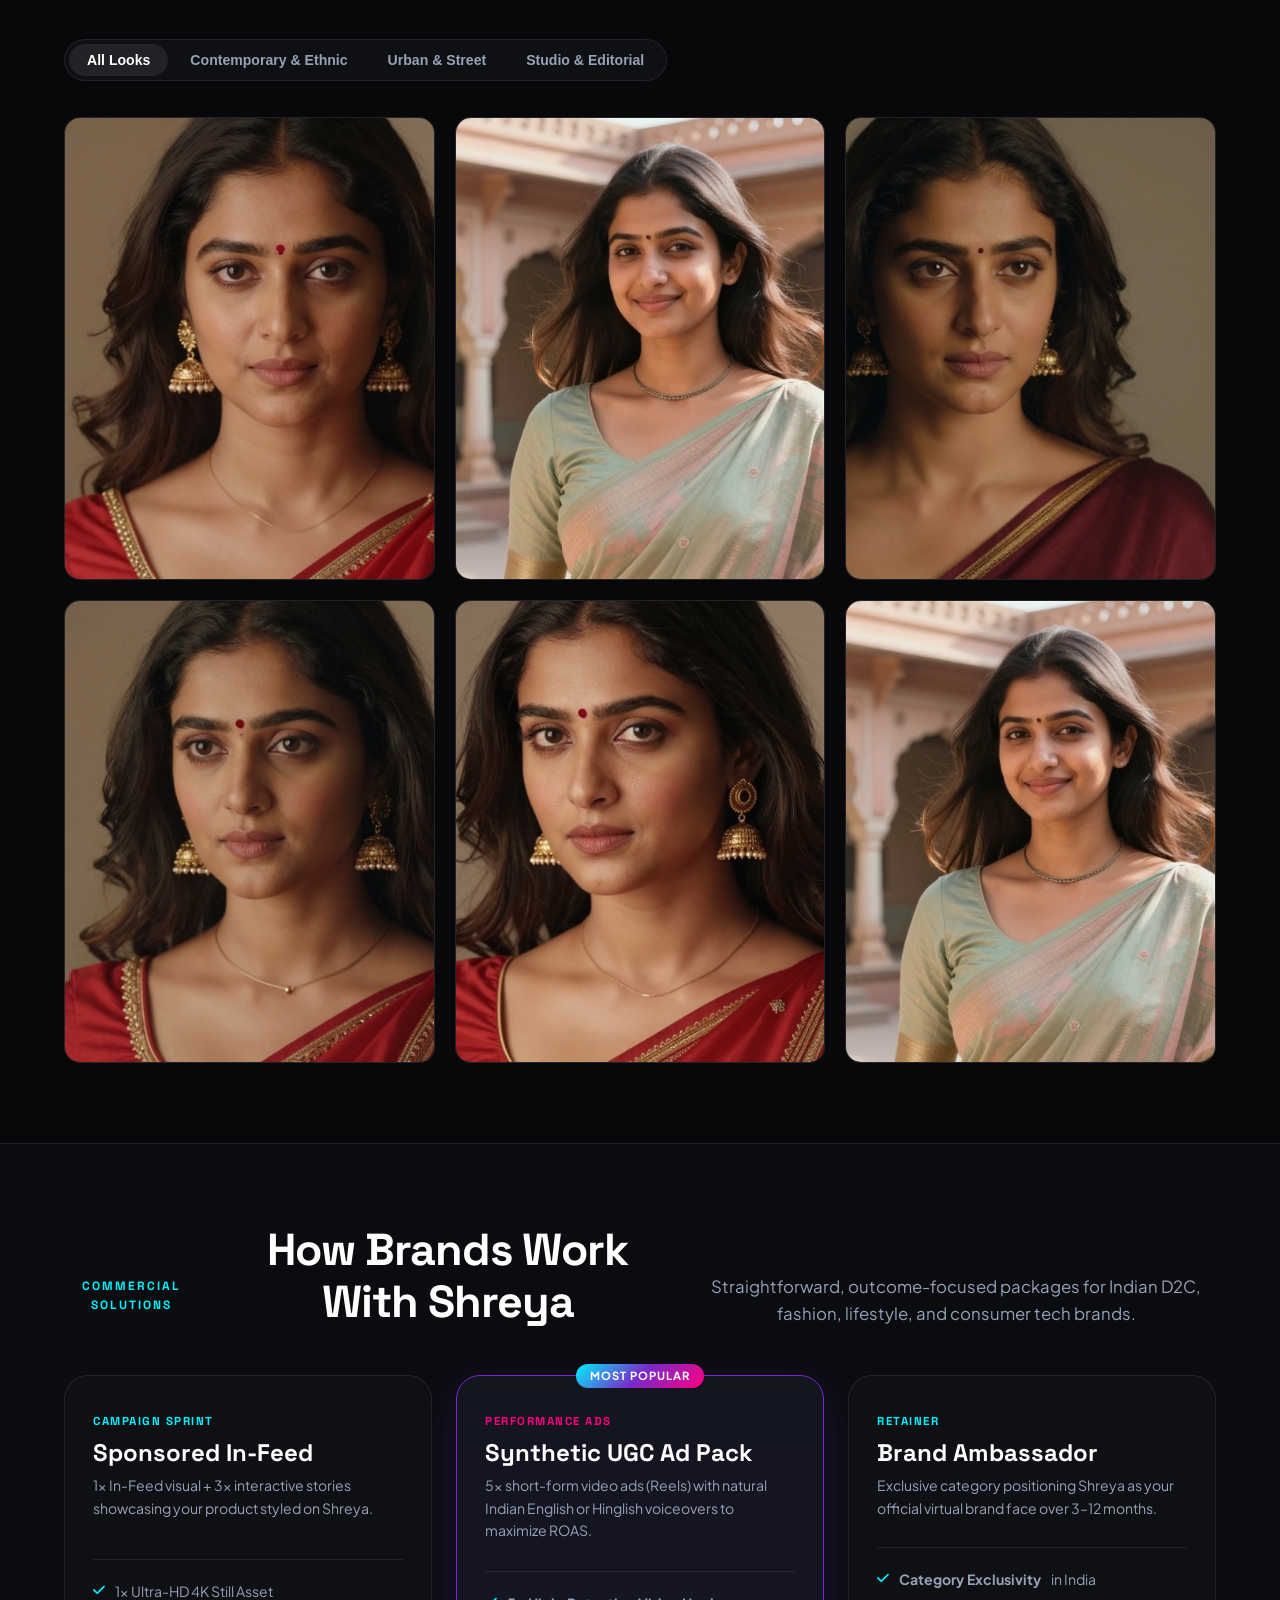
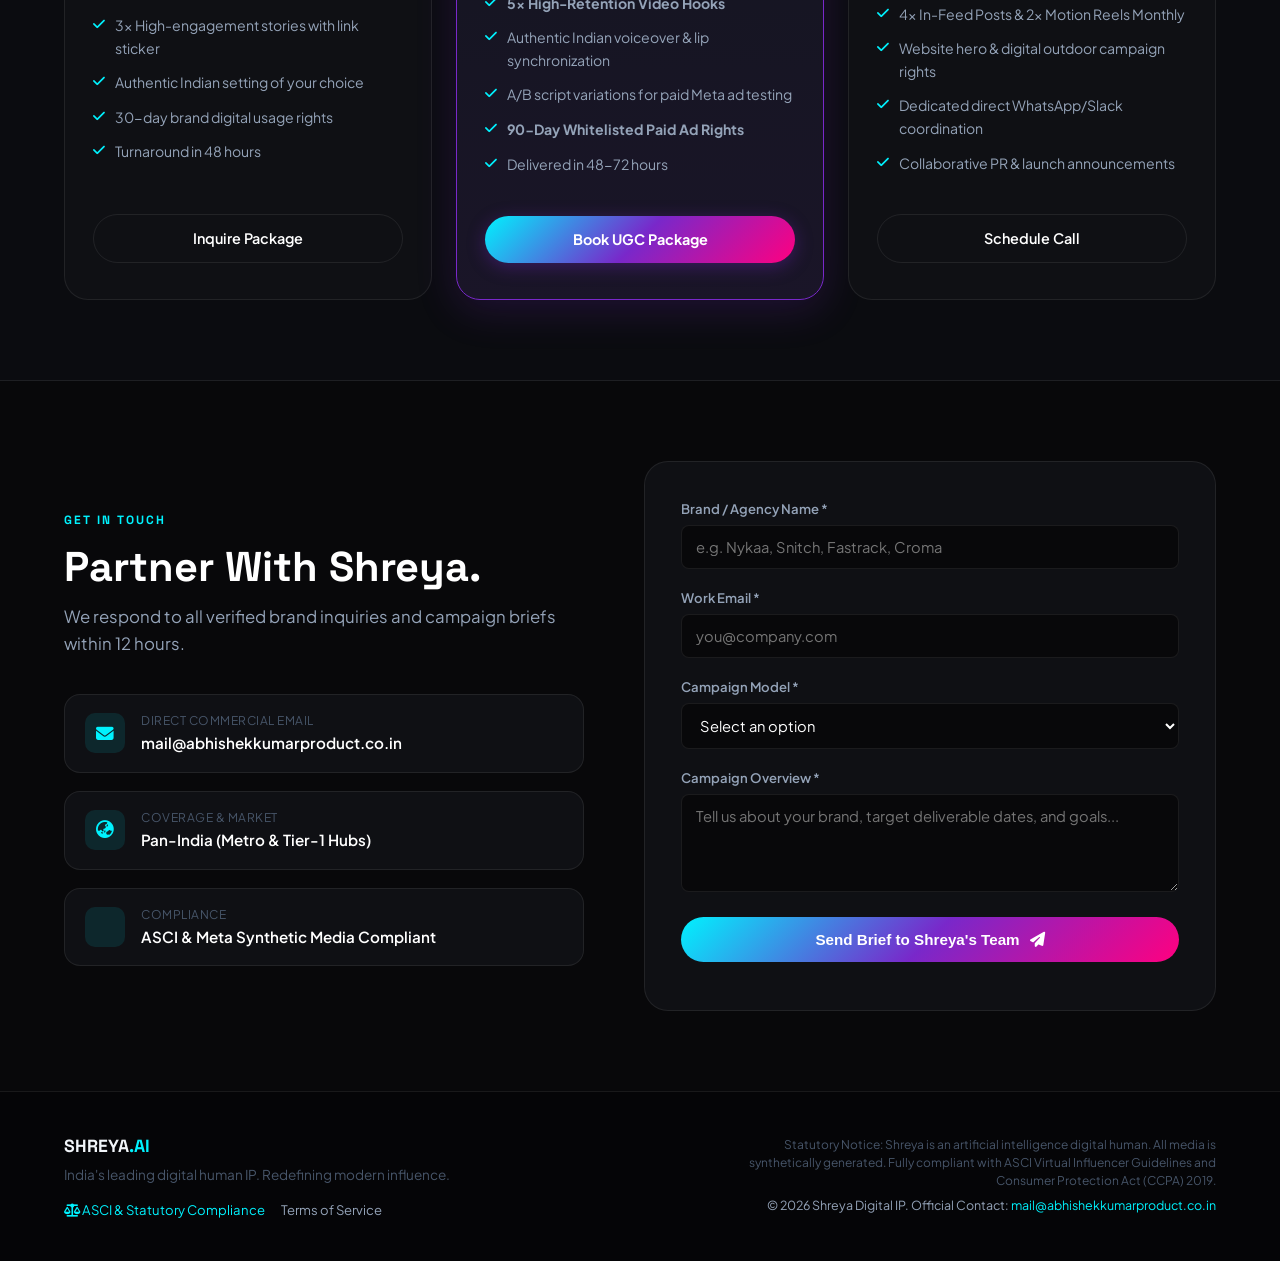
==== commit 02a44753: "Deploy user-generated authentic AI persona Shreya across hero and lookbook" ====
--- a/index.html
+++ b/index.html
@@ -219,79 +219,79 @@
       <!-- Gallery Grid -->
       <div class="gallery-grid" id="galleryGrid">
         
-        <!-- Photo 1: Traditional Silk Drape -->
+        <!-- Photo 1: Canonical Saree Portrait -->
+        <div class="gallery-card" data-category="studio">
+          <div class="gallery-media">
+            <img src="assets/shreya_hero.jpg" alt="Shreya canonical editorial portrait" loading="lazy">
+            <div class="gallery-hover-overlay">
+              <span class="hover-tag">Studio & Editorial</span>
+              <h4>Signature Studio Portrait</h4>
+              <p>Crimson raw silk saree with delicate gold zari and minimalist bindi</p>
+              <button class="btn-inspect" onclick="inspectPhoto(this)"><i class="fa-solid fa-arrow-up-right-from-square"></i> View Look</button>
+            </div>
+          </div>
+        </div>
+
+        <!-- Photo 2: Daylight Haveli Courtyard -->
         <div class="gallery-card" data-category="contemporary">
           <div class="gallery-media">
-            <img src="assets/shreya_hero.jpg" alt="Shreya traditional silk saree portrait" loading="lazy">
+            <img src="assets/shreya_1.jpg" alt="Shreya smiling in sage green saree at haveli courtyard" loading="lazy">
             <div class="gallery-hover-overlay">
-              <span class="hover-tag">Traditional & Ethnic</span>
-              <h4>Heritage Silk Drape</h4>
-              <p>Handcrafted crimson & green silk with festive gold embroidery</p>
+              <span class="hover-tag">Contemporary Indian</span>
+              <h4>Sunlit Haveli Courtyard</h4>
+              <p>Handloom sage green and blush saree with radiant natural smile</p>
               <button class="btn-inspect" onclick="inspectPhoto(this)"><i class="fa-solid fa-arrow-up-right-from-square"></i> View Look</button>
             </div>
           </div>
         </div>
 
-        <!-- Photo 2: Royal Heritage Saree -->
+        <!-- Photo 3: Profile Glance -->
+        <div class="gallery-card" data-category="studio">
+          <div class="gallery-media">
+            <img src="assets/shreya_2.jpg" alt="Shreya profile editorial portrait" loading="lazy">
+            <div class="gallery-hover-overlay">
+              <span class="hover-tag">Studio & Editorial</span>
+              <h4>Three-Quarter Glance</h4>
+              <p>Classic Indian features with handcrafted gold jhumka earrings</p>
+              <button class="btn-inspect" onclick="inspectPhoto(this)"><i class="fa-solid fa-arrow-up-right-from-square"></i> View Look</button>
+            </div>
+          </div>
+        </div>
+
+        <!-- Photo 4: Introspective Close-up -->
+        <div class="gallery-card" data-category="studio">
+          <div class="gallery-media">
+            <img src="assets/shreya_3.jpg" alt="Shreya close-up thoughtful portrait" loading="lazy">
+            <div class="gallery-hover-overlay">
+              <span class="hover-tag">Studio & Editorial</span>
+              <h4>Introspective Editorial</h4>
+              <p>Fine jewelry details, delicate chain necklace and warm skin tones</p>
+              <button class="btn-inspect" onclick="inspectPhoto(this)"><i class="fa-solid fa-arrow-up-right-from-square"></i> View Look</button>
+            </div>
+          </div>
+        </div>
+
+        <!-- Photo 5: Direct Gaze Saree -->
         <div class="gallery-card" data-category="contemporary">
           <div class="gallery-media">
-            <img src="assets/shreya_1.jpg" alt="Shreya royal emerald Kanjeevaram look" loading="lazy">
+            <img src="assets/shreya_4.jpg" alt="Shreya direct gaze portrait" loading="lazy">
             <div class="gallery-hover-overlay">
-              <span class="hover-tag">Royal Heritage</span>
-              <h4>Emerald Kanjeevaram Suite</h4>
-              <p>Intricate temple jewelry, maang tikka & royal architecture</p>
+              <span class="hover-tag">Heritage Glamour</span>
+              <h4>Direct Gaze Couture</h4>
+              <p>Cinematic soft lighting, intricate border embroidery and poised elegance</p>
               <button class="btn-inspect" onclick="inspectPhoto(this)"><i class="fa-solid fa-arrow-up-right-from-square"></i> View Look</button>
             </div>
           </div>
         </div>
 
-        <!-- Photo 3: High-Fashion Runway Studio -->
-        <div class="gallery-card" data-category="studio">
-          <div class="gallery-media">
-            <img src="assets/shreya_2.jpg" alt="Shreya high-fashion editorial portrait" loading="lazy">
-            <div class="gallery-hover-overlay">
-              <span class="hover-tag">Studio & Editorial</span>
-              <h4>High-Fashion Runway Edit</h4>
-              <p>Metropolitan editorial portrait against crimson studio backdrop</p>
-              <button class="btn-inspect" onclick="inspectPhoto(this)"><i class="fa-solid fa-arrow-up-right-from-square"></i> View Look</button>
-            </div>
-          </div>
-        </div>
-
-        <!-- Photo 4: Golden Hour Architecture -->
+        <!-- Photo 6: Architectural Daylight -->
         <div class="gallery-card" data-category="urban">
           <div class="gallery-media">
-            <img src="assets/shreya_3.jpg" alt="Shreya golden hour street portrait" loading="lazy">
-            <div class="gallery-hover-overlay">
-              <span class="hover-tag">Urban & Street</span>
-              <h4>Golden Hour Candid</h4>
-              <p>Traditional handloom print in warm ambient afternoon light</p>
-              <button class="btn-inspect" onclick="inspectPhoto(this)"><i class="fa-solid fa-arrow-up-right-from-square"></i> View Look</button>
-            </div>
-          </div>
-        </div>
-
-        <!-- Photo 5: Bridal Silver Weave -->
-        <div class="gallery-card" data-category="contemporary">
-          <div class="gallery-media">
-            <img src="assets/shreya_4.jpg" alt="Shreya bridal silver silk look" loading="lazy">
-            <div class="gallery-hover-overlay">
-              <span class="hover-tag">Bridal Couture</span>
-              <h4>Silver Weave & Choker Suite</h4>
-              <p>Handcrafted silver silk saree with opulent heritage necklace</p>
-              <button class="btn-inspect" onclick="inspectPhoto(this)"><i class="fa-solid fa-arrow-up-right-from-square"></i> View Look</button>
-            </div>
-          </div>
-        </div>
-
-        <!-- Photo 6: Sunlit Courtyard Heritage -->
-        <div class="gallery-card" data-category="urban">
-          <div class="gallery-media">
-            <img src="assets/shreya_5.jpg" alt="Shreya architectural courtyard portrait" loading="lazy">
+            <img src="assets/shreya_5.jpg" alt="Shreya sunlit courtyard candid" loading="lazy">
             <div class="gallery-hover-overlay">
               <span class="hover-tag">Daylight Candid</span>
-              <h4>Sunlit Courtyard Moments</h4>
-              <p>Natural architectural archways & classic handloom drape</p>
+              <h4>Rajasthan Archway Radiance</h4>
+              <p>Warm ambient sunlight against traditional Indian architectural arches</p>
               <button class="btn-inspect" onclick="inspectPhoto(this)"><i class="fa-solid fa-arrow-up-right-from-square"></i> View Look</button>
             </div>
           </div>
--- a/style.css
+++ b/style.css
@@ -339,6 +339,7 @@
   width: 100%;
   height: 100%;
   object-fit: cover;
+  object-position: center 25%;
   transition: transform 0.6s ease;
 }
 
@@ -511,6 +512,7 @@
   width: 100%;
   height: 100%;
   object-fit: cover;
+  object-position: center 25%;
   transition: transform 0.5s ease;
 }
 
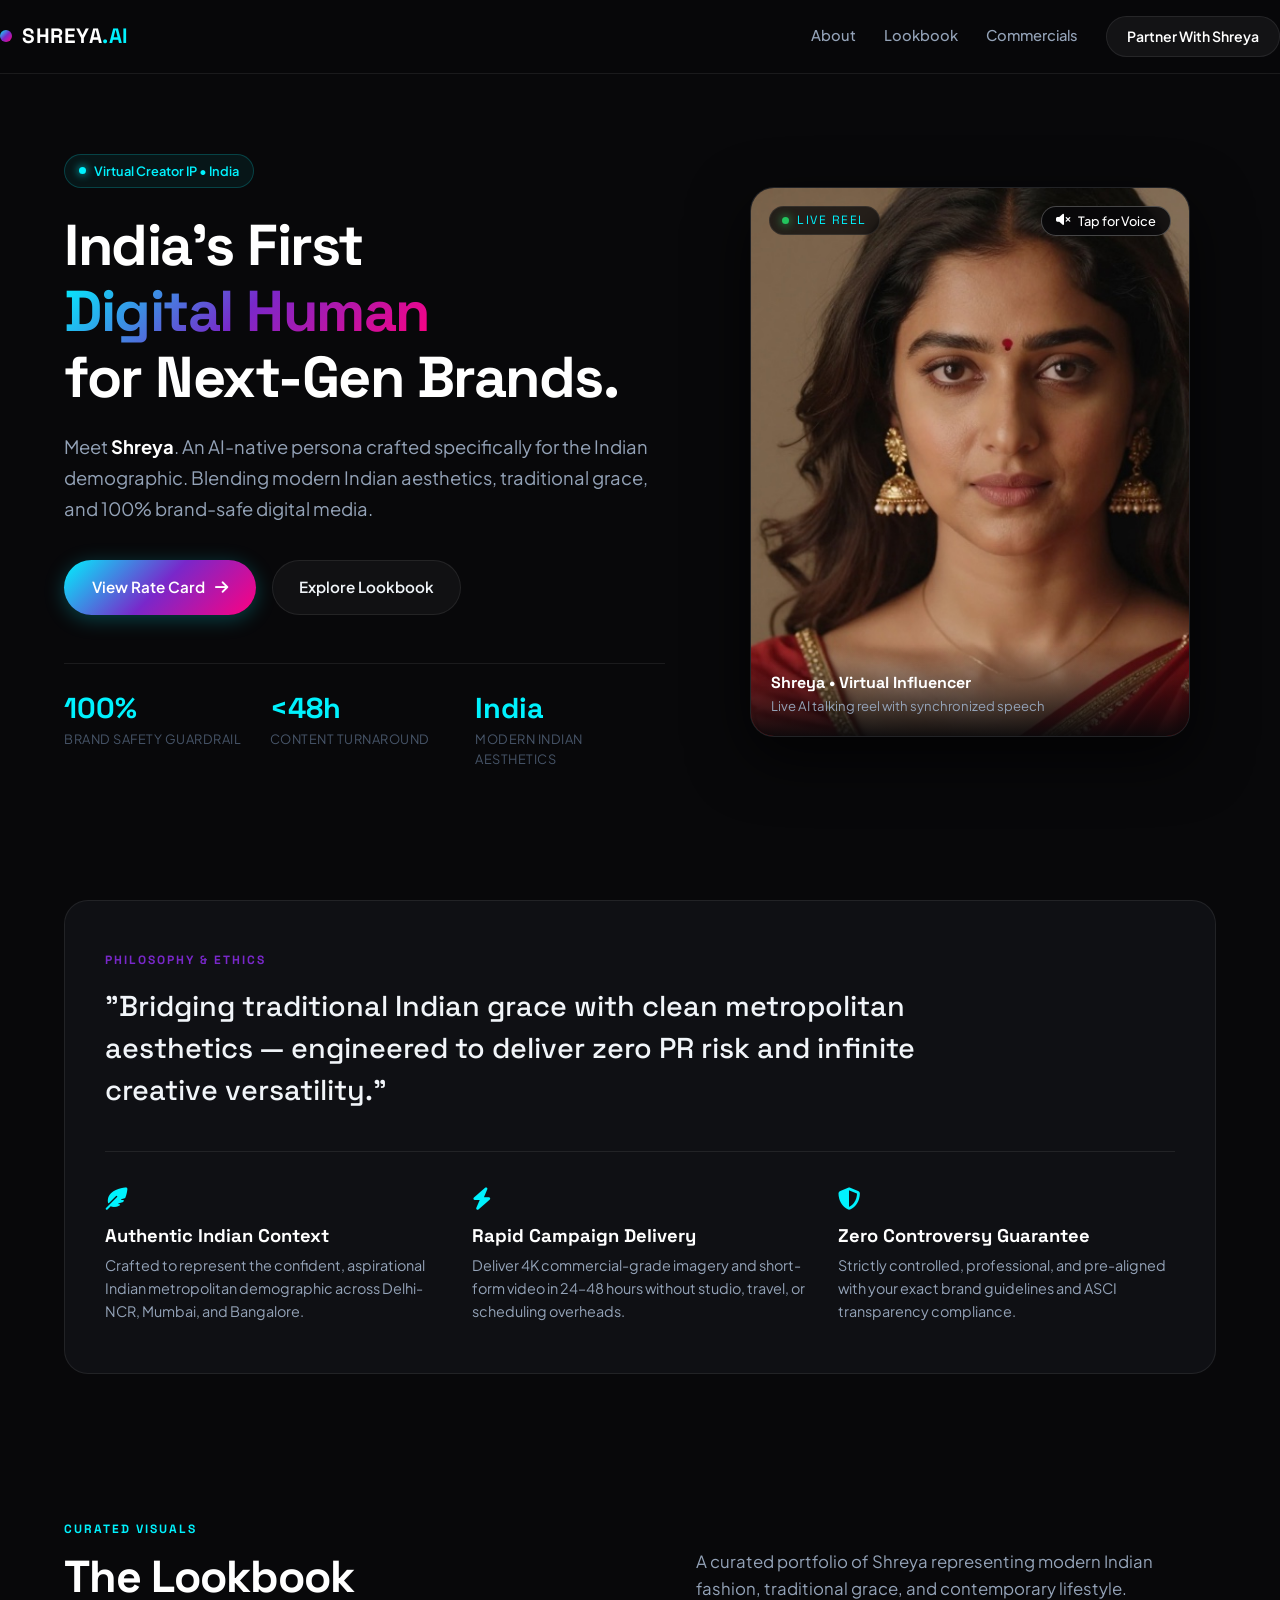
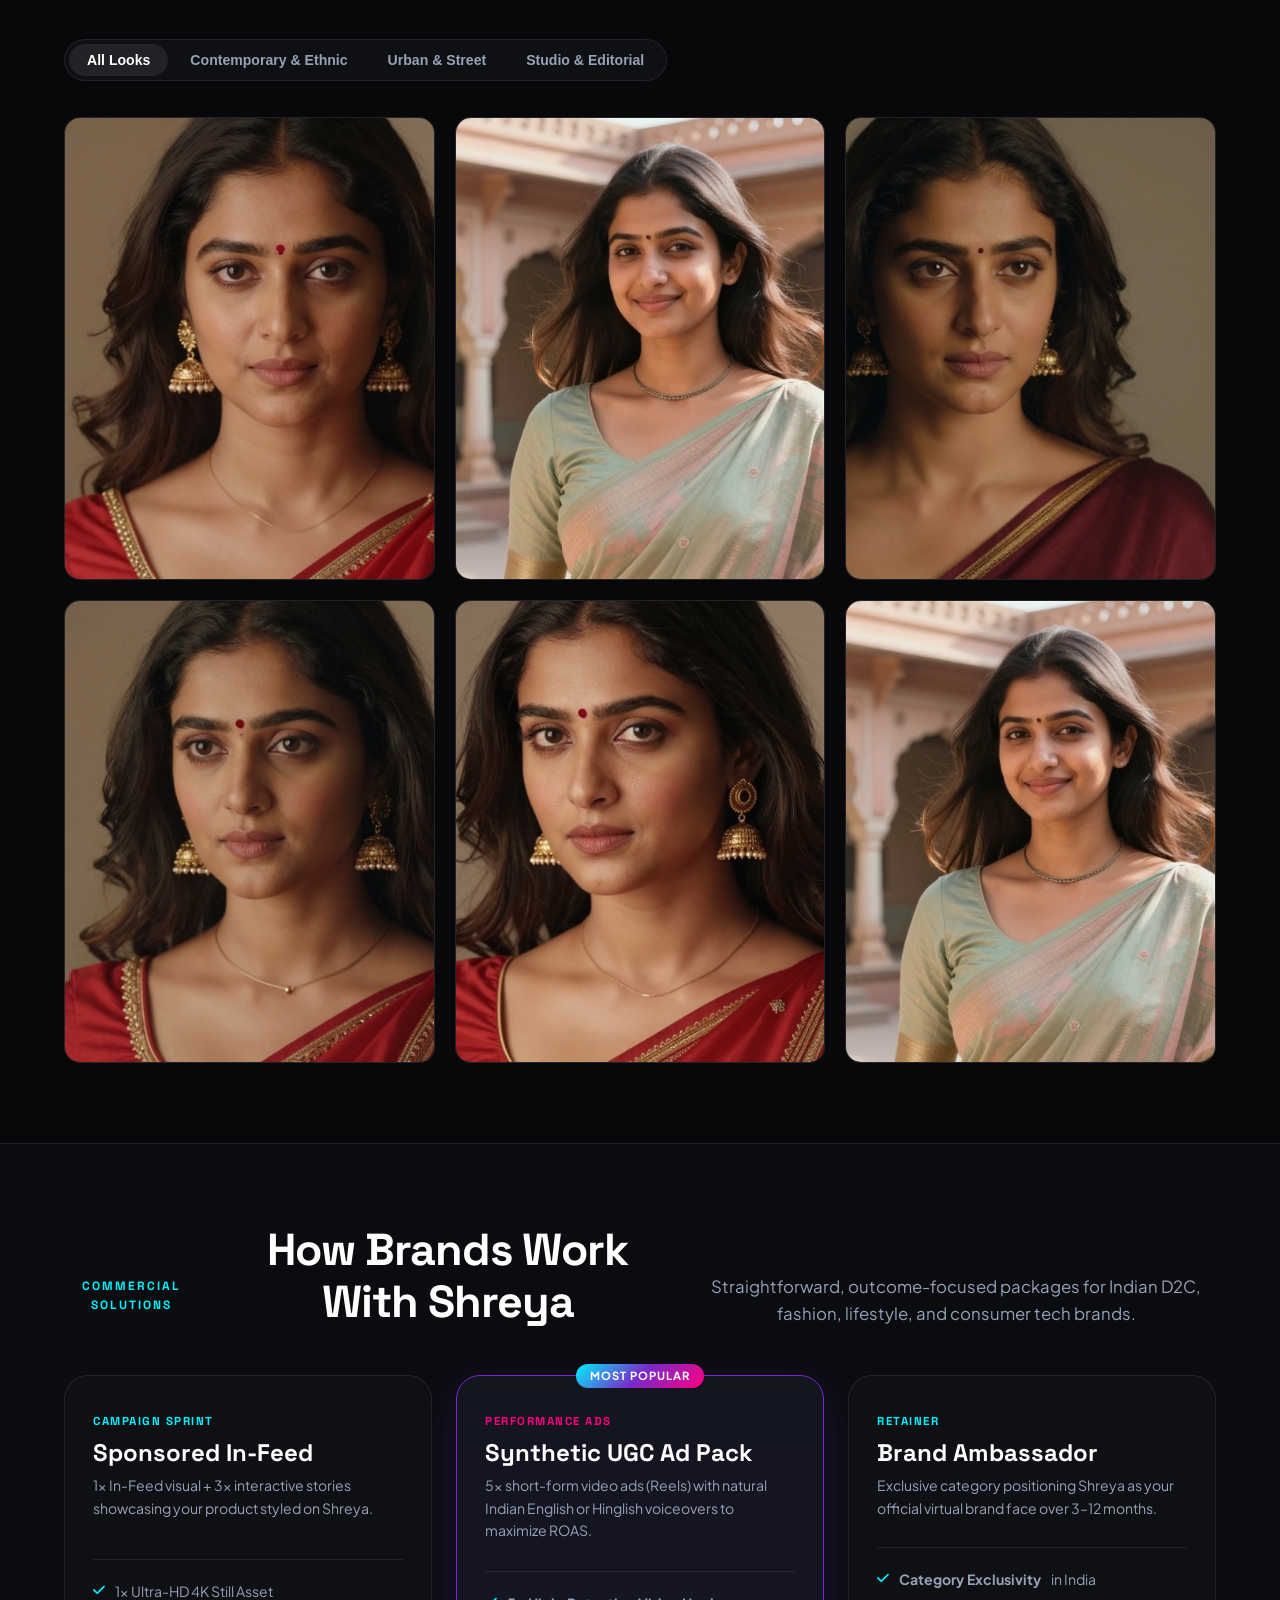
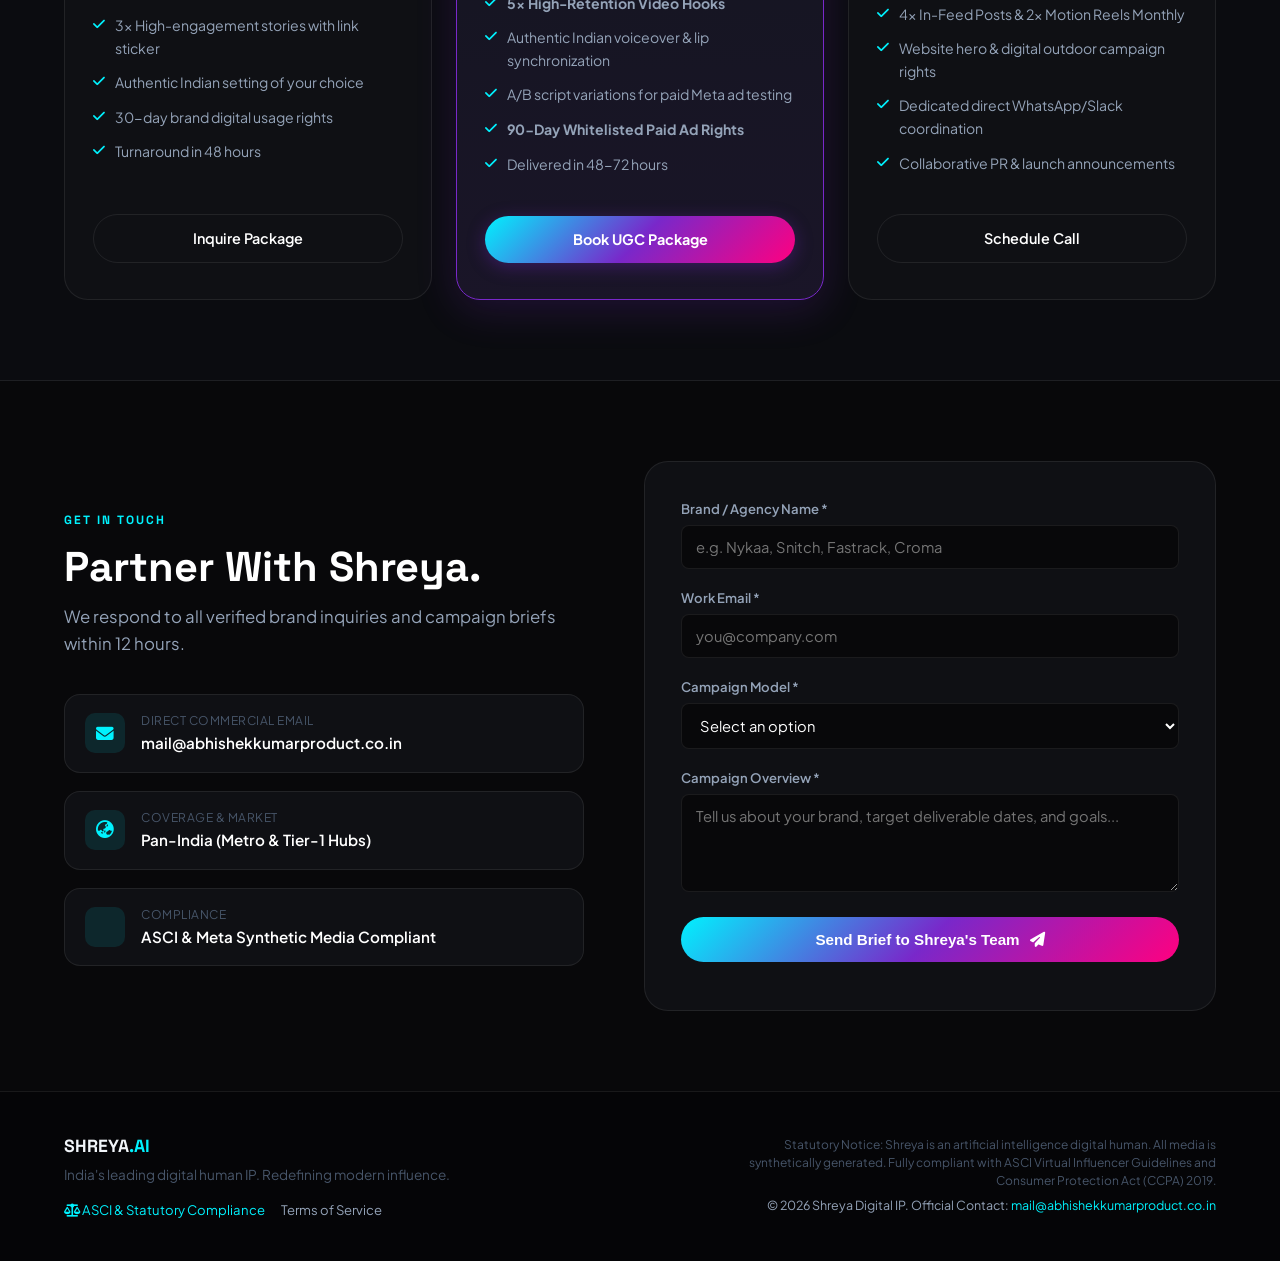
==== commit 893f4900: "Feature Shreya talking AI reel in hero section with interactive sound toggle" ====
--- a/index.html
+++ b/index.html
@@ -147,18 +147,27 @@
       <div class="hero-right">
         <div class="portrait-card">
           <div class="portrait-image-wrap">
-            <img 
-              src="assets/shreya_hero.jpg" 
-              alt="Shreya - Modern Digital Persona" 
+            <video 
+              src="assets/shreya_reel.mp4" 
+              poster="assets/shreya_hero.jpg" 
+              autoplay 
+              muted 
+              loop 
+              playsinline 
               class="portrait-img"
-              id="heroPortrait"
-            >
+              id="heroVideo"
+            ></video>
             <div class="portrait-badge">
-              <span class="badge-text">IDENTITY #01</span>
-            </div>
+              <span class="live-dot" style="background:#22c55e; box-shadow:0 0 10px #22c55e;"></span>
+              <span class="badge-text">LIVE REEL</span>
+            </div>
+            <button class="sound-toggle-btn" id="soundToggle" onclick="toggleHeroSound(event)">
+              <i class="fa-solid fa-volume-xmark" id="soundIcon"></i>
+              <span id="soundLabel">Tap for Voice</span>
+            </button>
             <div class="portrait-caption">
               <h5>Shreya • Virtual Influencer</h5>
-              <p>Contemporary Indian elegance & tech lifestyle</p>
+              <p>Live AI talking reel with synchronized speech</p>
             </div>
           </div>
         </div>
--- a/style.css
+++ b/style.css
@@ -356,6 +356,39 @@
   border: 1px solid var(--border-subtle);
   padding: 4px 12px;
   border-radius: var(--radius-full);
+  display: flex;
+  align-items: center;
+  gap: 8px;
+  z-index: 5;
+}
+
+.sound-toggle-btn {
+  position: absolute;
+  top: 18px;
+  right: 18px;
+  background: rgba(8, 8, 10, 0.85);
+  backdrop-filter: blur(12px);
+  -webkit-backdrop-filter: blur(12px);
+  border: 1px solid rgba(255, 255, 255, 0.25);
+  color: #ffffff;
+  padding: 6px 14px;
+  border-radius: var(--radius-full);
+  font-family: var(--font-body);
+  font-size: 0.8rem;
+  font-weight: 500;
+  display: flex;
+  align-items: center;
+  gap: 8px;
+  cursor: pointer;
+  z-index: 10;
+  transition: all 0.3s ease;
+}
+
+.sound-toggle-btn:hover {
+  background: rgba(0, 240, 255, 0.25);
+  border-color: var(--accent-cyan);
+  color: var(--accent-cyan);
+  transform: scale(1.05);
 }
 
 .badge-text {
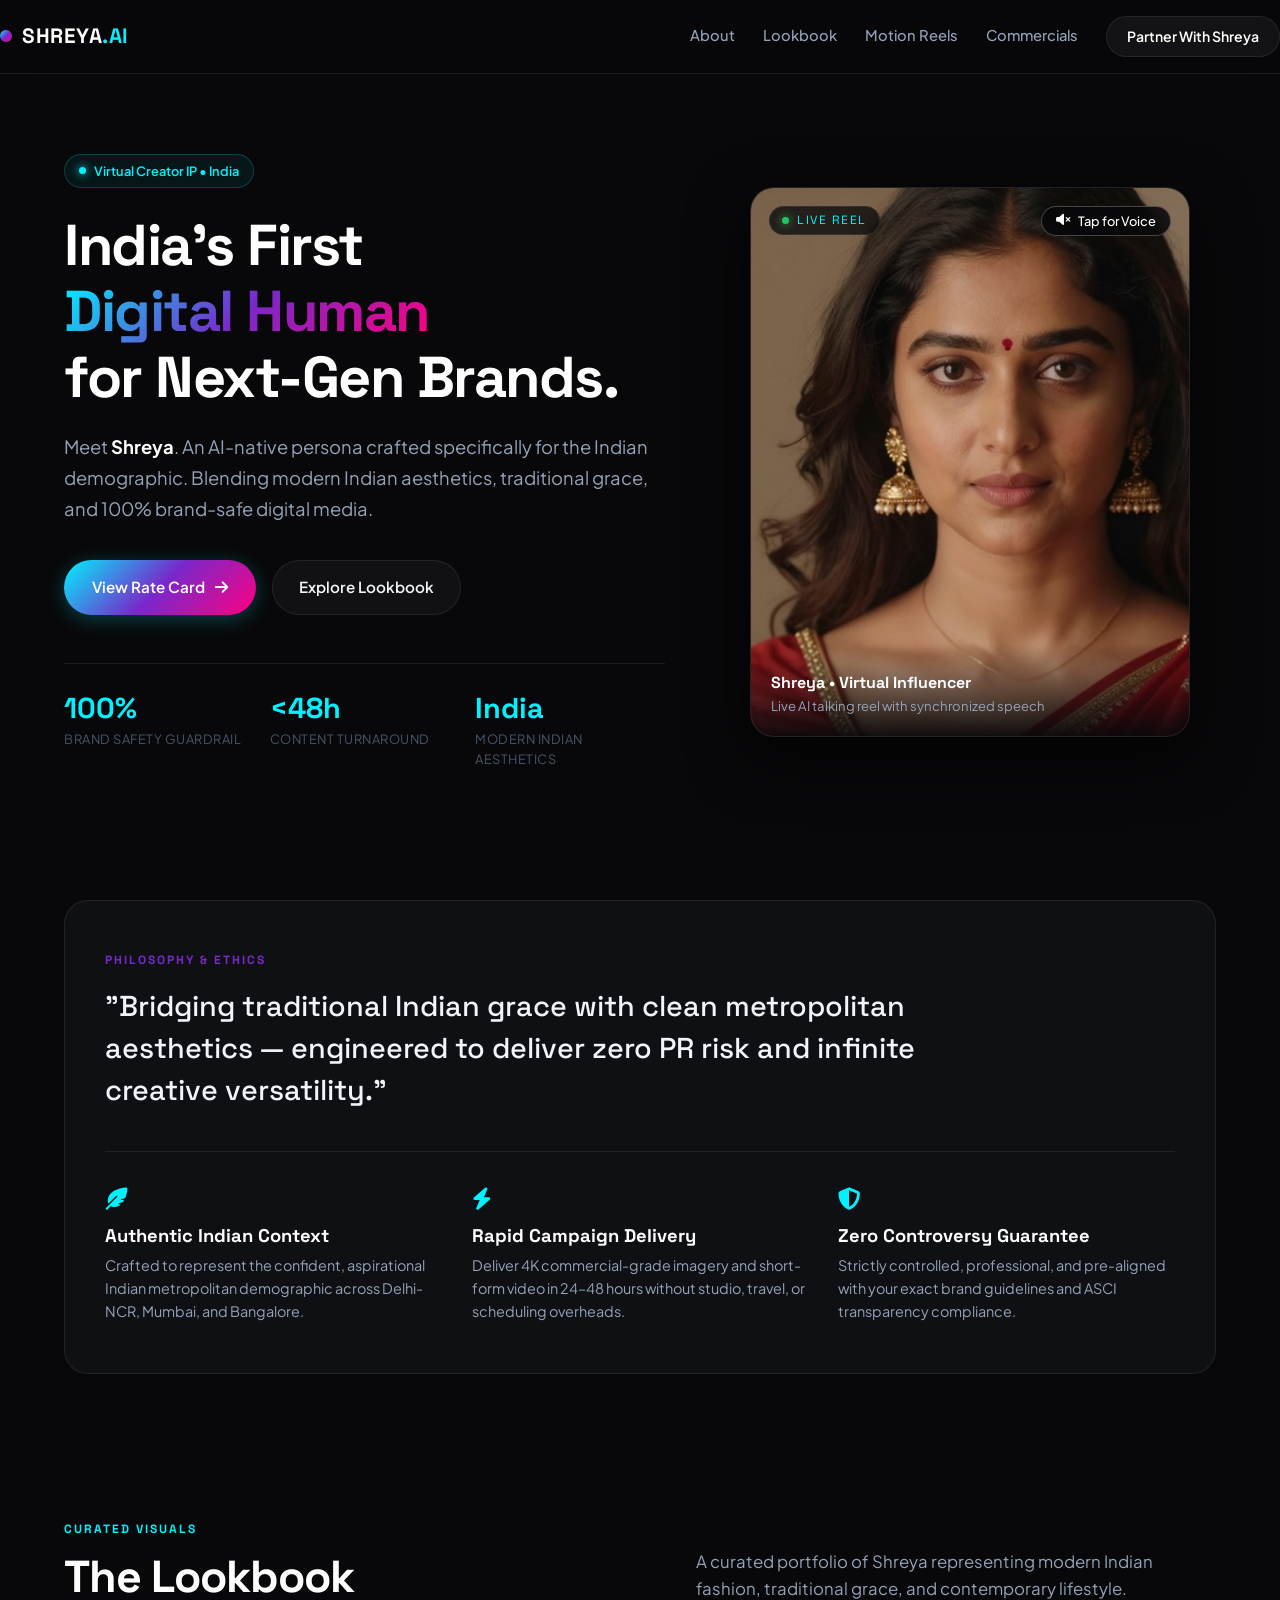
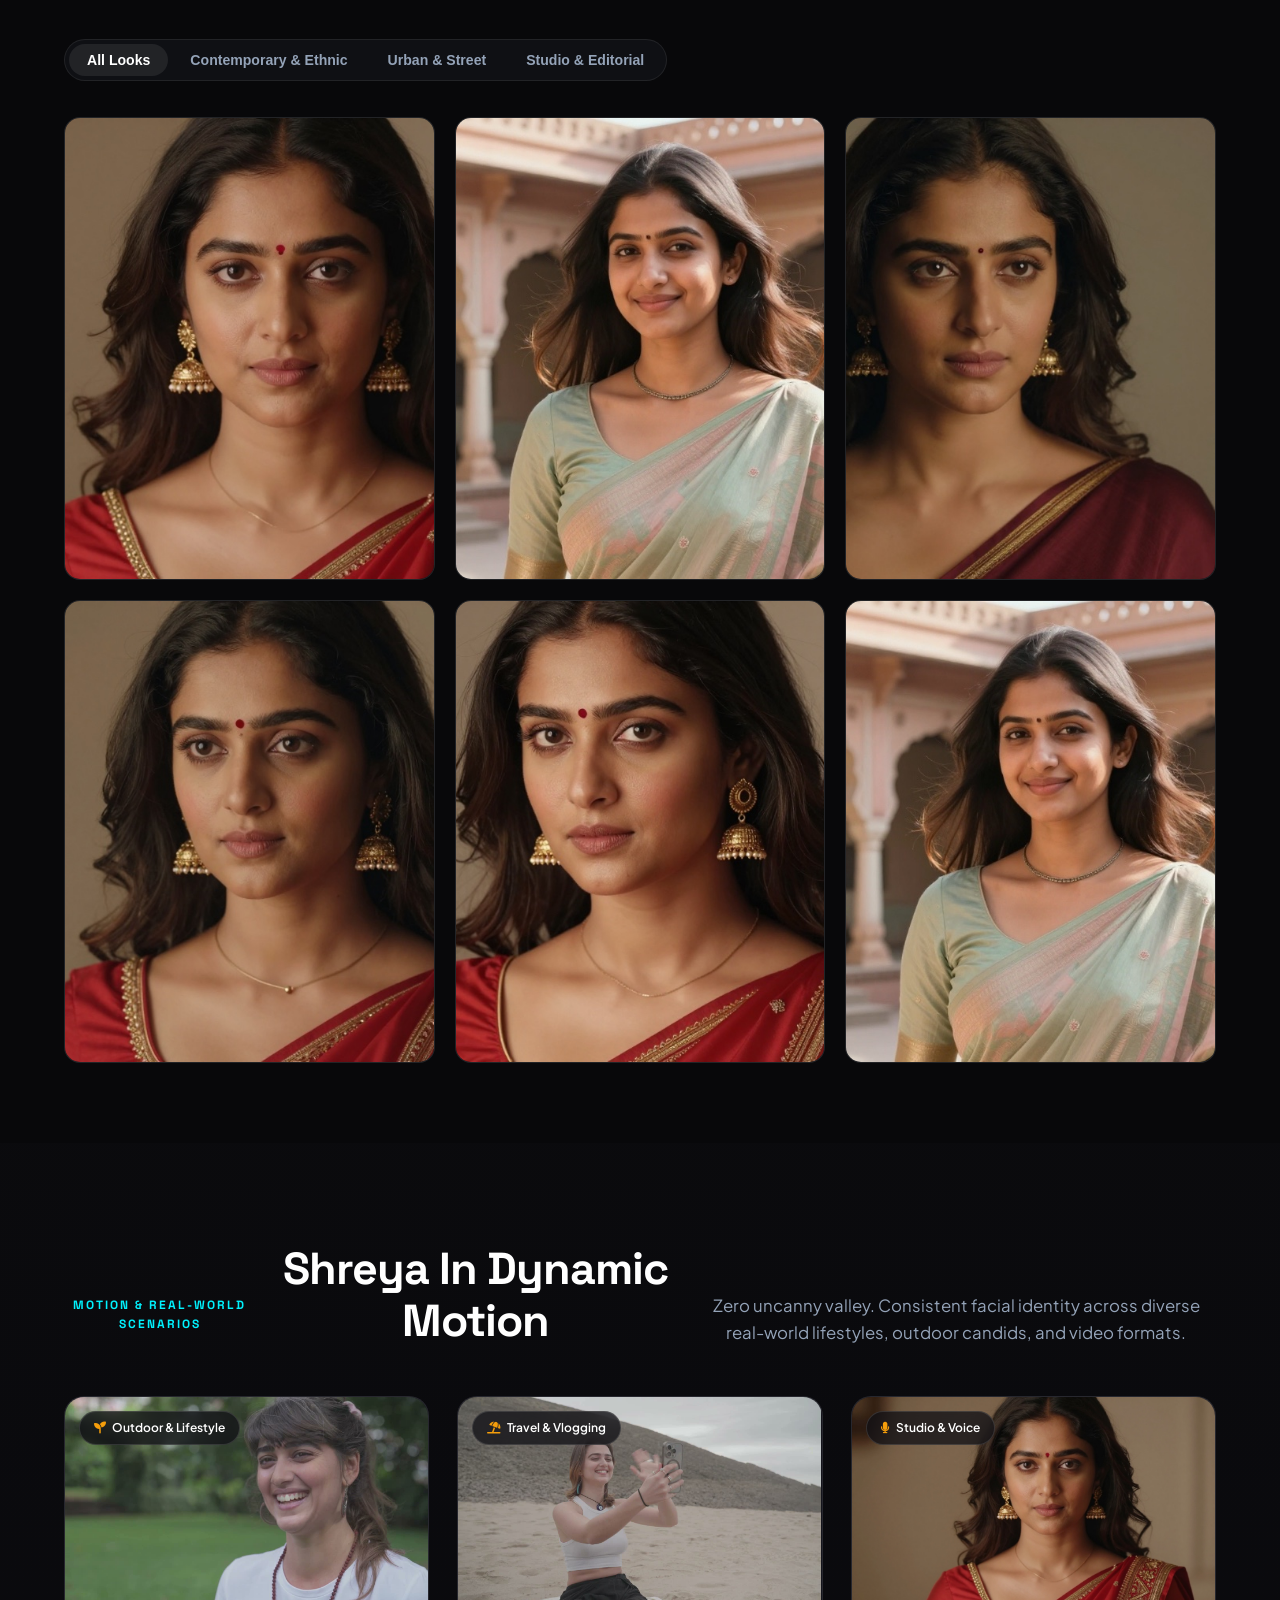
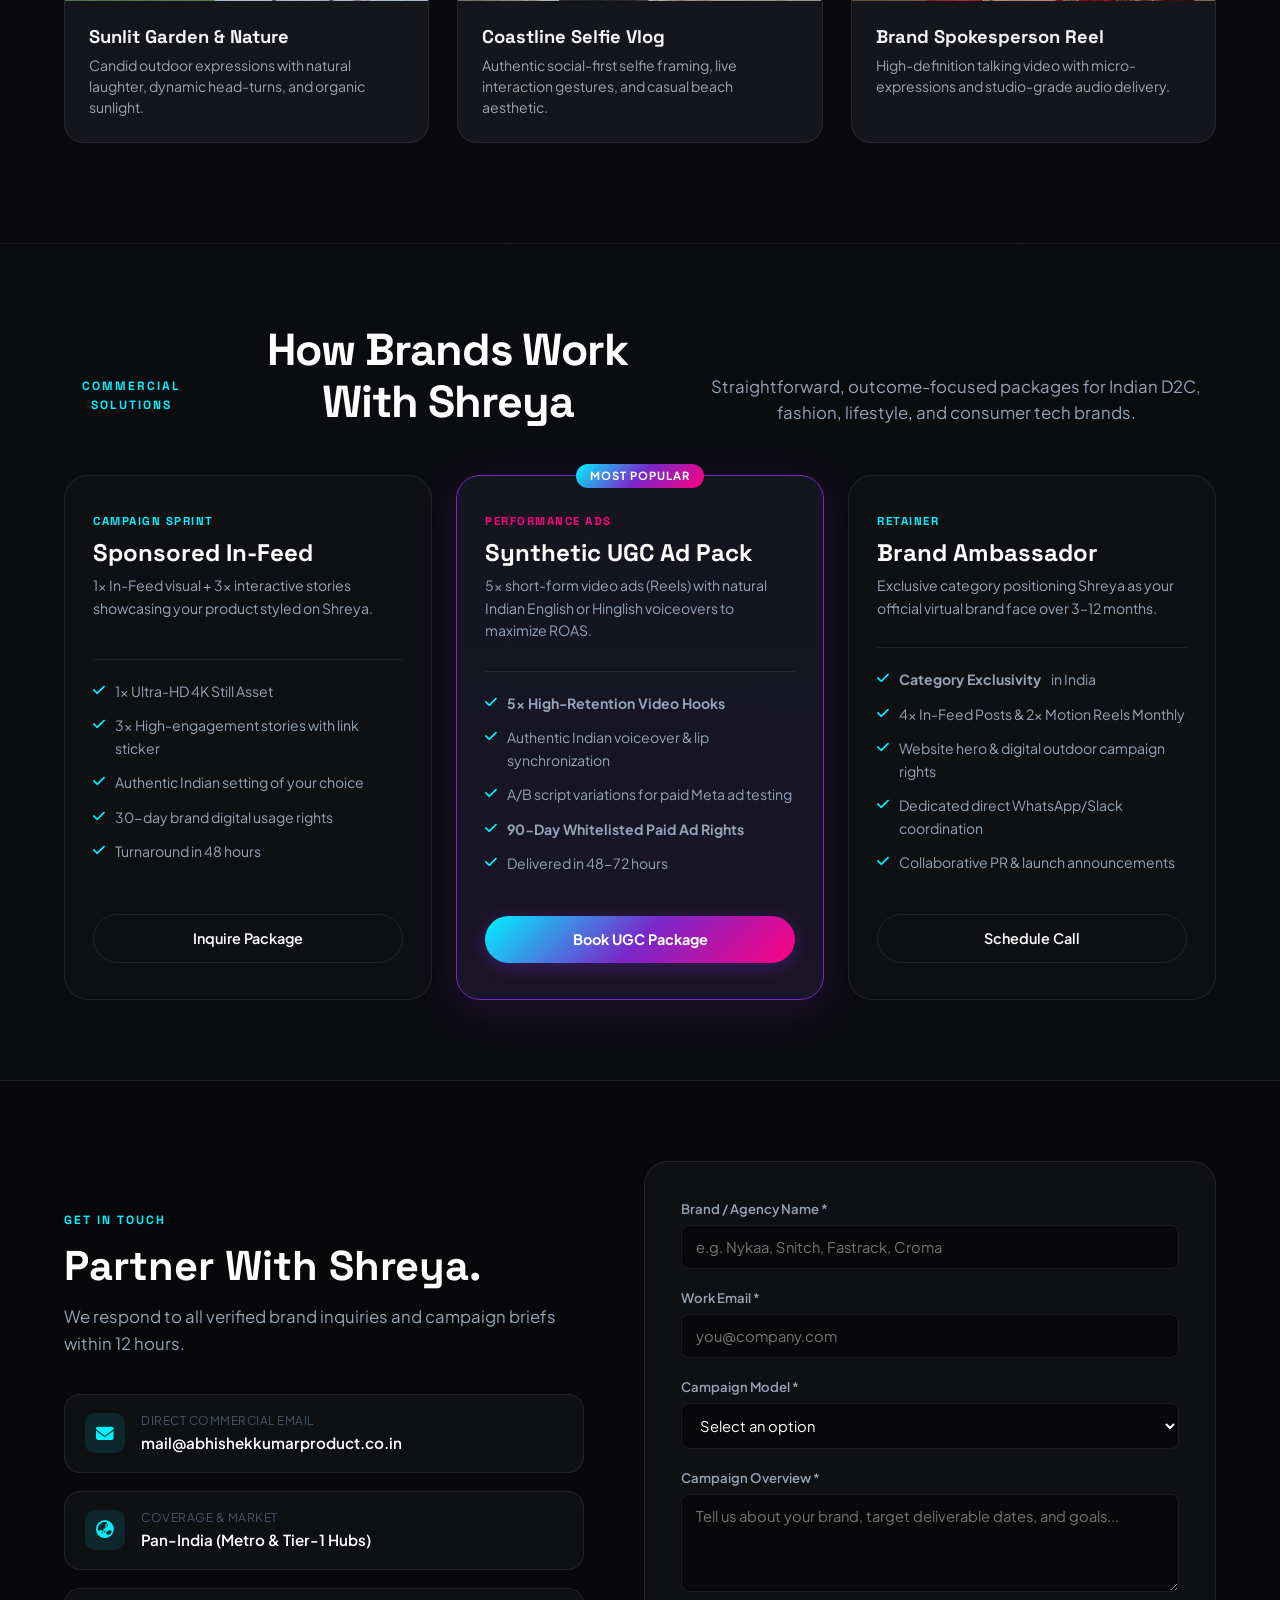
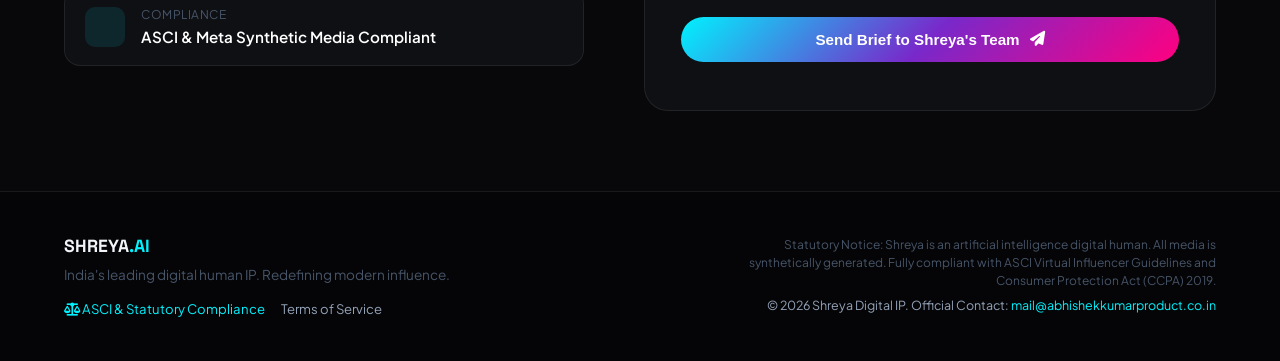
==== commit a6e816fb: "feat: add real-world motion scenarios and video reels section with FaceFusion output" ====
--- a/index.html
+++ b/index.html
@@ -85,6 +85,7 @@
       <nav class="nav-links" id="navLinks">
         <a href="#about" class="nav-link">About</a>
         <a href="#lookbook" class="nav-link">Lookbook</a>
+        <a href="#reels" class="nav-link">Motion Reels</a>
         <a href="#collaborate" class="nav-link">Commercials</a>
         <a href="#contact" class="nav-btn">Partner With Shreya</a>
       </nav>
@@ -310,6 +311,55 @@
     </div>
   </section>
 
+  <!-- Real-World Motion & Video Scenarios -->
+  <section class="motion-section" id="reels">
+    <div class="container">
+      <div class="section-title-wrap text-center">
+        <span class="label-chip">MOTION & REAL-WORLD SCENARIOS</span>
+        <h2 class="section-heading">Shreya In Dynamic Motion</h2>
+        <p class="section-desc centered-desc">Zero uncanny valley. Consistent facial identity across diverse real-world lifestyles, outdoor candids, and video formats.</p>
+      </div>
+
+      <div class="motion-grid">
+        <!-- Reel 1: Nature & Outdoor Lifestyle -->
+        <div class="motion-card">
+          <div class="motion-video-wrap">
+            <video src="assets/shreya_nature_reel.mp4" poster="assets/shreya_nature_thumb.jpg" autoplay muted loop playsinline></video>
+            <span class="motion-badge"><i class="fa-solid fa-seedling"></i> Outdoor & Lifestyle</span>
+          </div>
+          <div class="motion-info">
+            <h4>Sunlit Garden & Nature</h4>
+            <p>Candid outdoor expressions with natural laughter, dynamic head-turns, and organic sunlight.</p>
+          </div>
+        </div>
+
+        <!-- Reel 2: Beach & Travel Vlogging -->
+        <div class="motion-card">
+          <div class="motion-video-wrap">
+            <video src="assets/shreya_beach_reel.mp4" poster="assets/shreya_beach_thumb.jpg" autoplay muted loop playsinline></video>
+            <span class="motion-badge"><i class="fa-solid fa-umbrella-beach"></i> Travel & Vlogging</span>
+          </div>
+          <div class="motion-info">
+            <h4>Coastline Selfie Vlog</h4>
+            <p>Authentic social-first selfie framing, live interaction gestures, and casual beach aesthetic.</p>
+          </div>
+        </div>
+
+        <!-- Reel 3: Studio Voice & Dialogue -->
+        <div class="motion-card">
+          <div class="motion-video-wrap">
+            <video src="assets/shreya_reel.mp4" poster="assets/shreya_hero.jpg" autoplay muted loop playsinline></video>
+            <span class="motion-badge"><i class="fa-solid fa-microphone"></i> Studio & Voice</span>
+          </div>
+          <div class="motion-info">
+            <h4>Brand Spokesperson Reel</h4>
+            <p>High-definition talking video with micro-expressions and studio-grade audio delivery.</p>
+          </div>
+        </div>
+      </div>
+    </div>
+  </section>
+
   <!-- Commercial Collaboration Models -->
   <section class="commercial-section" id="collaborate">
     <div class="container">
--- a/style.css
+++ b/style.css
@@ -1064,6 +1064,101 @@
   }
 }
 
+/* Motion & Real-World Scenarios Section */
+.motion-section {
+  padding: 100px 0;
+  background: linear-gradient(180deg, rgba(14, 14, 18, 0.4) 0%, rgba(10, 10, 14, 0.9) 100%);
+  position: relative;
+}
+
+.motion-grid {
+  display: grid;
+  grid-template-columns: repeat(3, 1fr);
+  gap: 28px;
+  margin-top: 50px;
+}
+
+.motion-card {
+  background: var(--card-bg, #15151c);
+  border: 1px solid rgba(255, 255, 255, 0.08);
+  border-radius: 20px;
+  overflow: hidden;
+  transition: transform 0.4s ease, border-color 0.4s ease, box-shadow 0.4s ease;
+  display: flex;
+  flex-direction: column;
+}
+
+.motion-card:hover {
+  transform: translateY(-8px);
+  border-color: rgba(224, 86, 36, 0.4);
+  box-shadow: 0 20px 40px rgba(0, 0, 0, 0.5), 0 0 30px rgba(224, 86, 36, 0.15);
+}
+
+.motion-video-wrap {
+  position: relative;
+  width: 100%;
+  aspect-ratio: 16 / 9;
+  background: #000;
+  overflow: hidden;
+}
+
+.motion-video-wrap video {
+  width: 100%;
+  height: 100%;
+  object-fit: cover;
+  display: block;
+}
+
+.motion-badge {
+  position: absolute;
+  top: 14px;
+  left: 14px;
+  background: rgba(15, 15, 20, 0.75);
+  backdrop-filter: blur(8px);
+  -webkit-backdrop-filter: blur(8px);
+  padding: 6px 14px;
+  border-radius: 30px;
+  font-size: 0.75rem;
+  font-weight: 600;
+  color: #fff;
+  border: 1px solid rgba(255, 255, 255, 0.12);
+  display: flex;
+  align-items: center;
+  gap: 6px;
+}
+
+.motion-badge i {
+  color: #f59e0b;
+}
+
+.motion-info {
+  padding: 24px;
+  flex-grow: 1;
+}
+
+.motion-info h4 {
+  font-size: 1.15rem;
+  font-weight: 700;
+  margin-bottom: 8px;
+  color: #f3f4f6;
+}
+
+.motion-info p {
+  font-size: 0.88rem;
+  color: #9ca3af;
+  line-height: 1.5;
+  margin: 0;
+}
+
+@media (max-width: 992px) {
+  .motion-grid {
+    grid-template-columns: 1fr;
+    max-width: 520px;
+    margin-left: auto;
+    margin-right: auto;
+  }
+}
+
 @media (max-width: 768px) {
   .nav-links {
     display: none;
